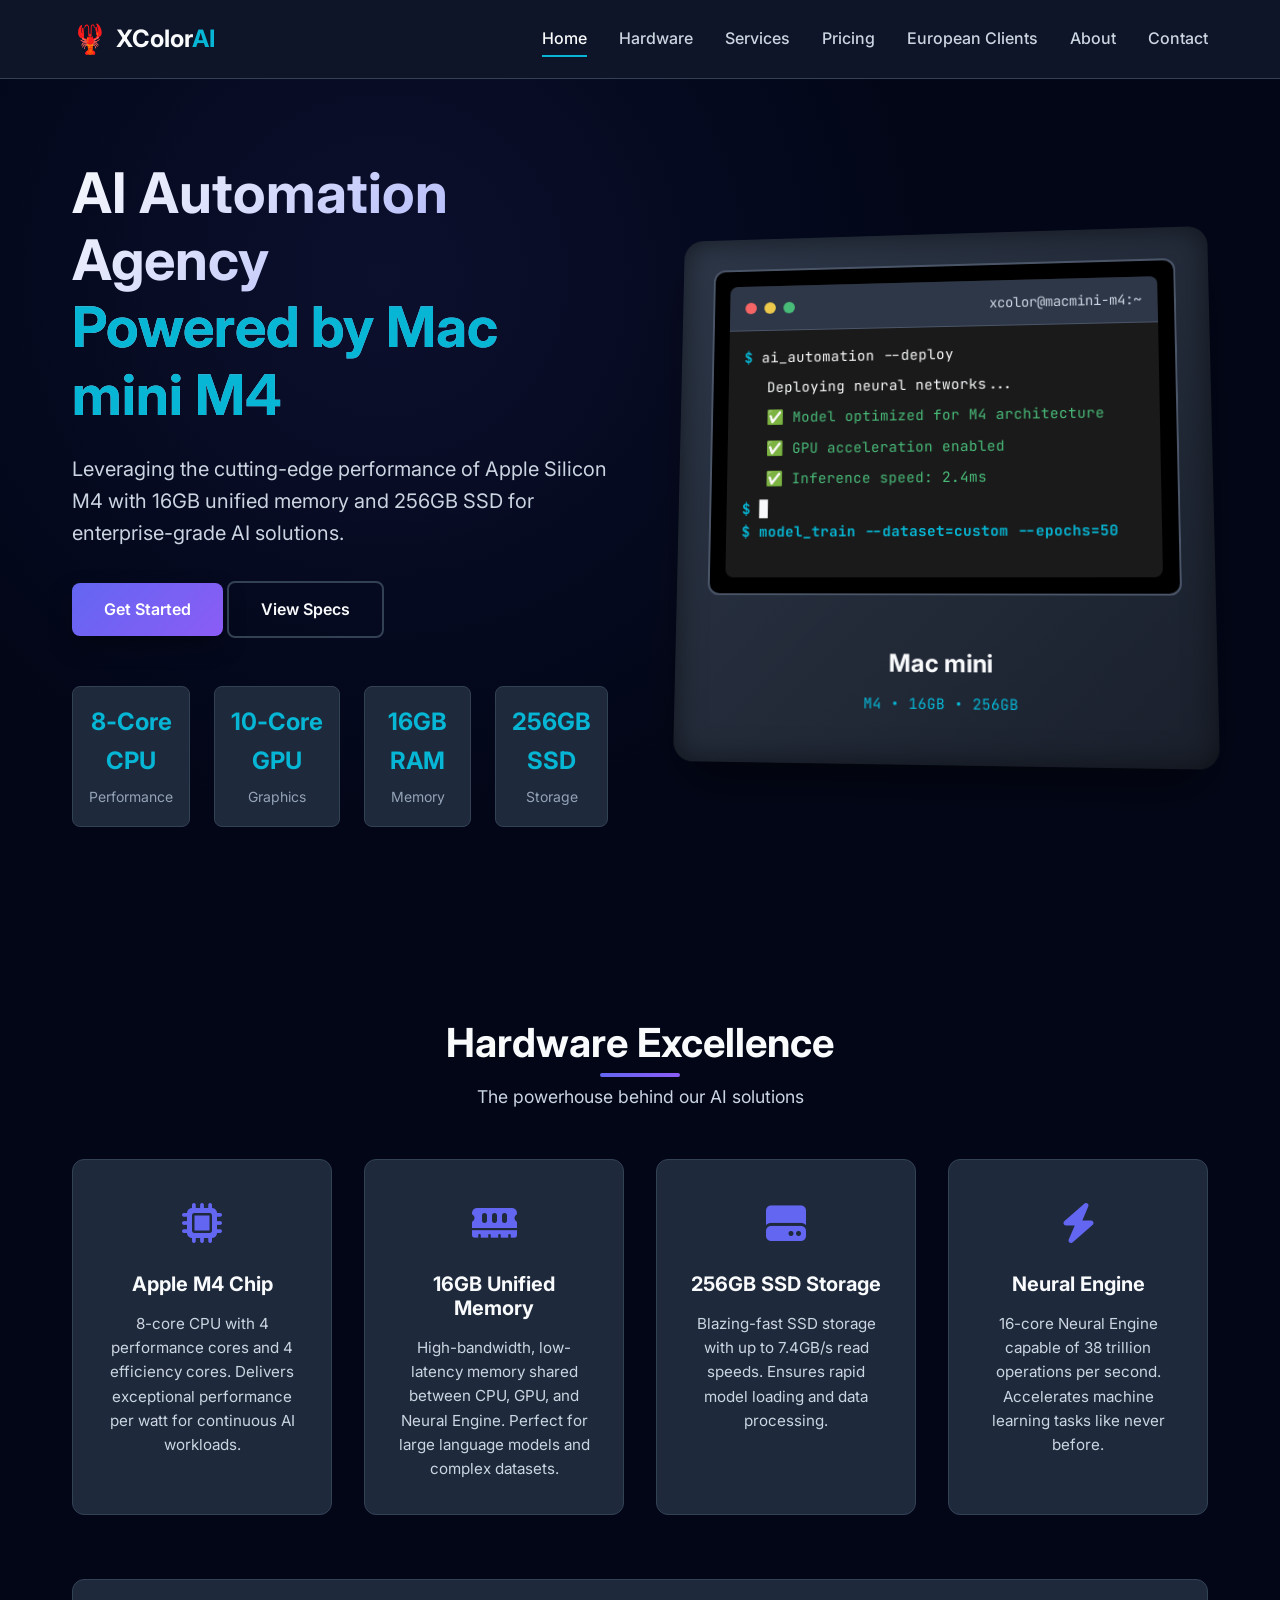
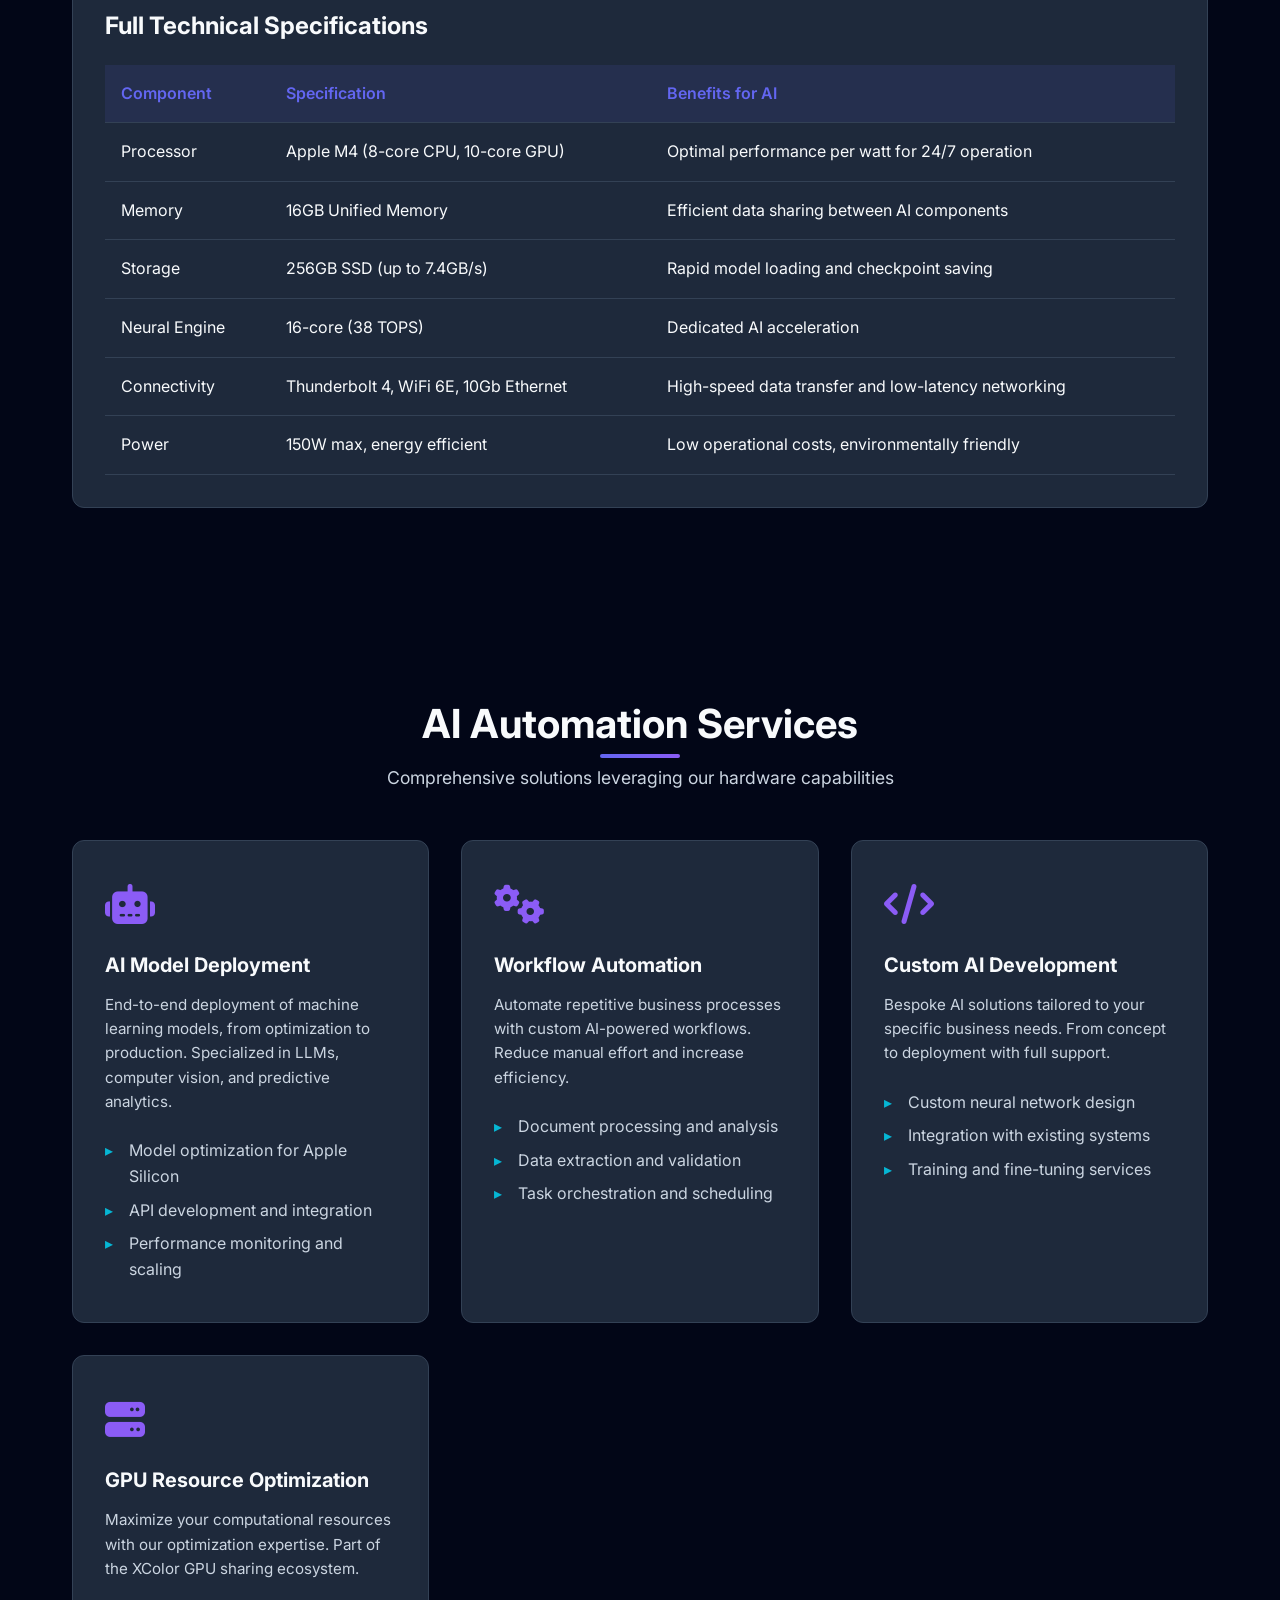
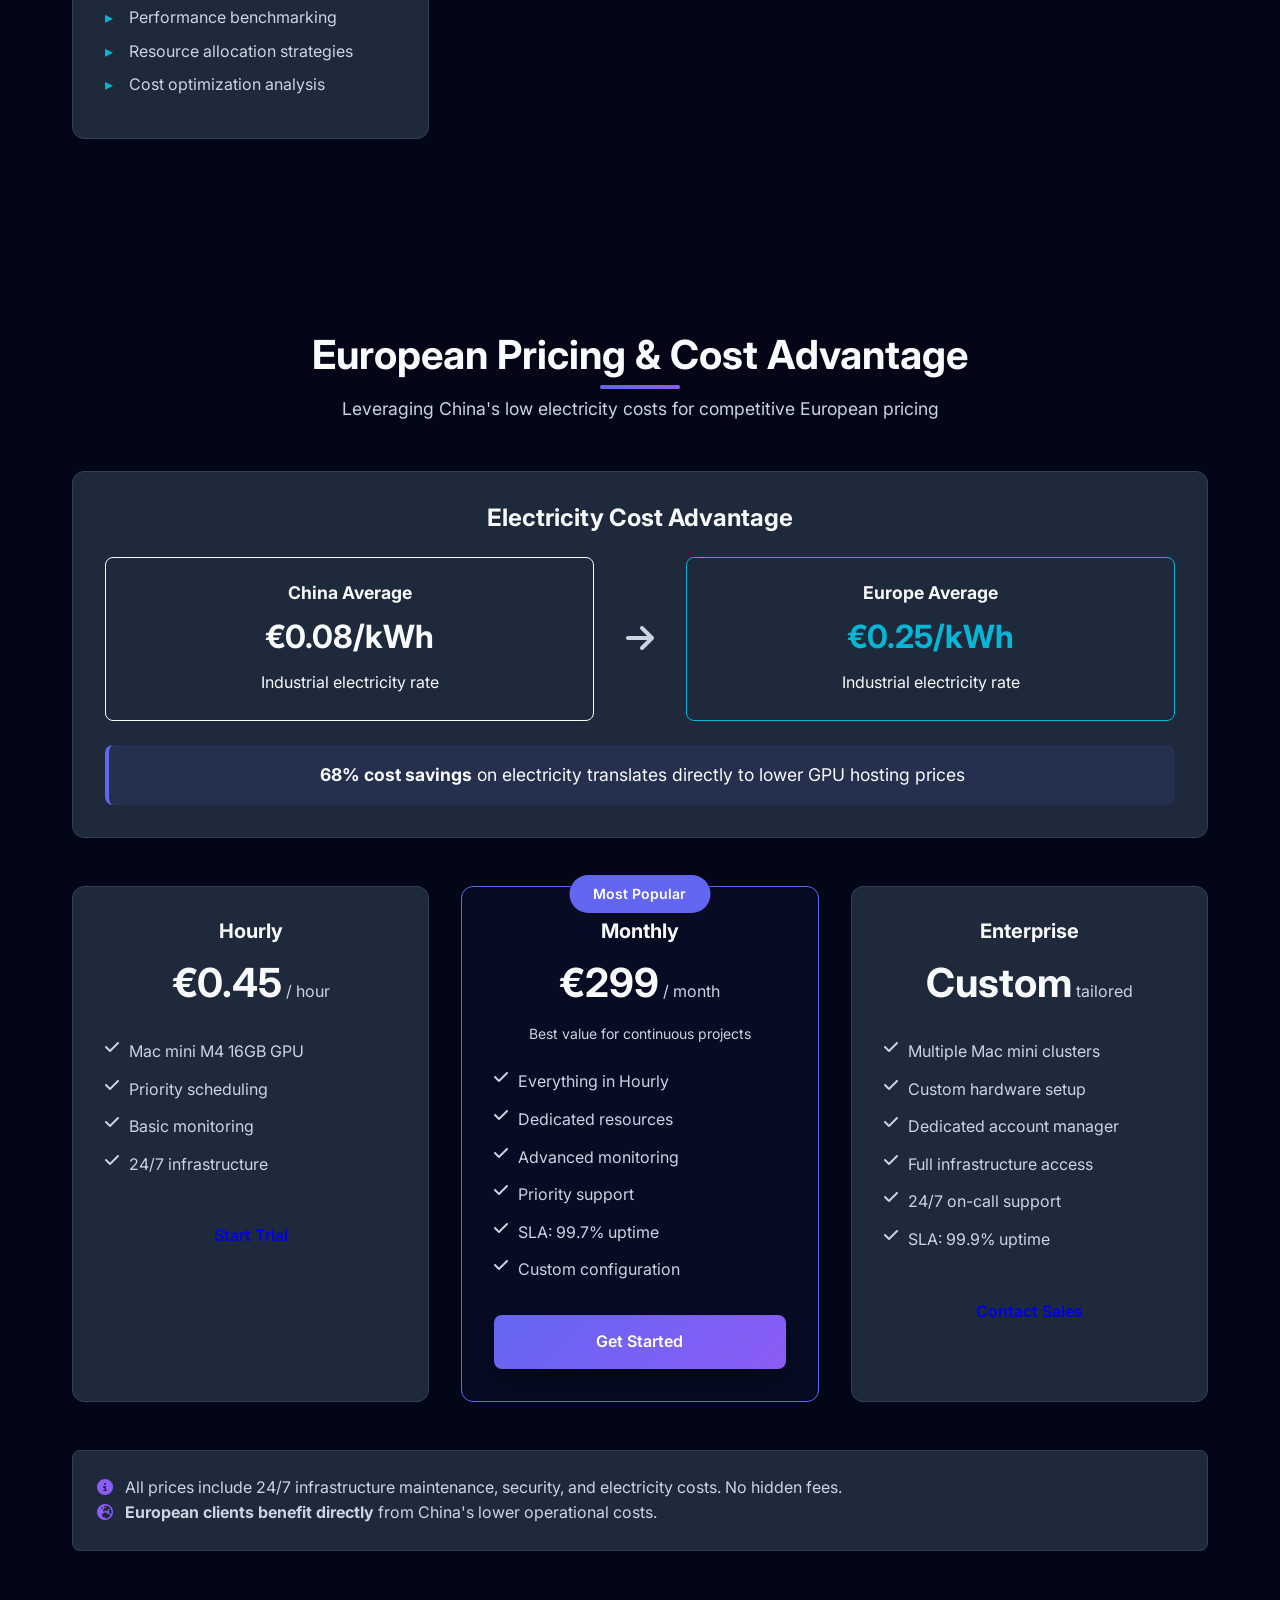
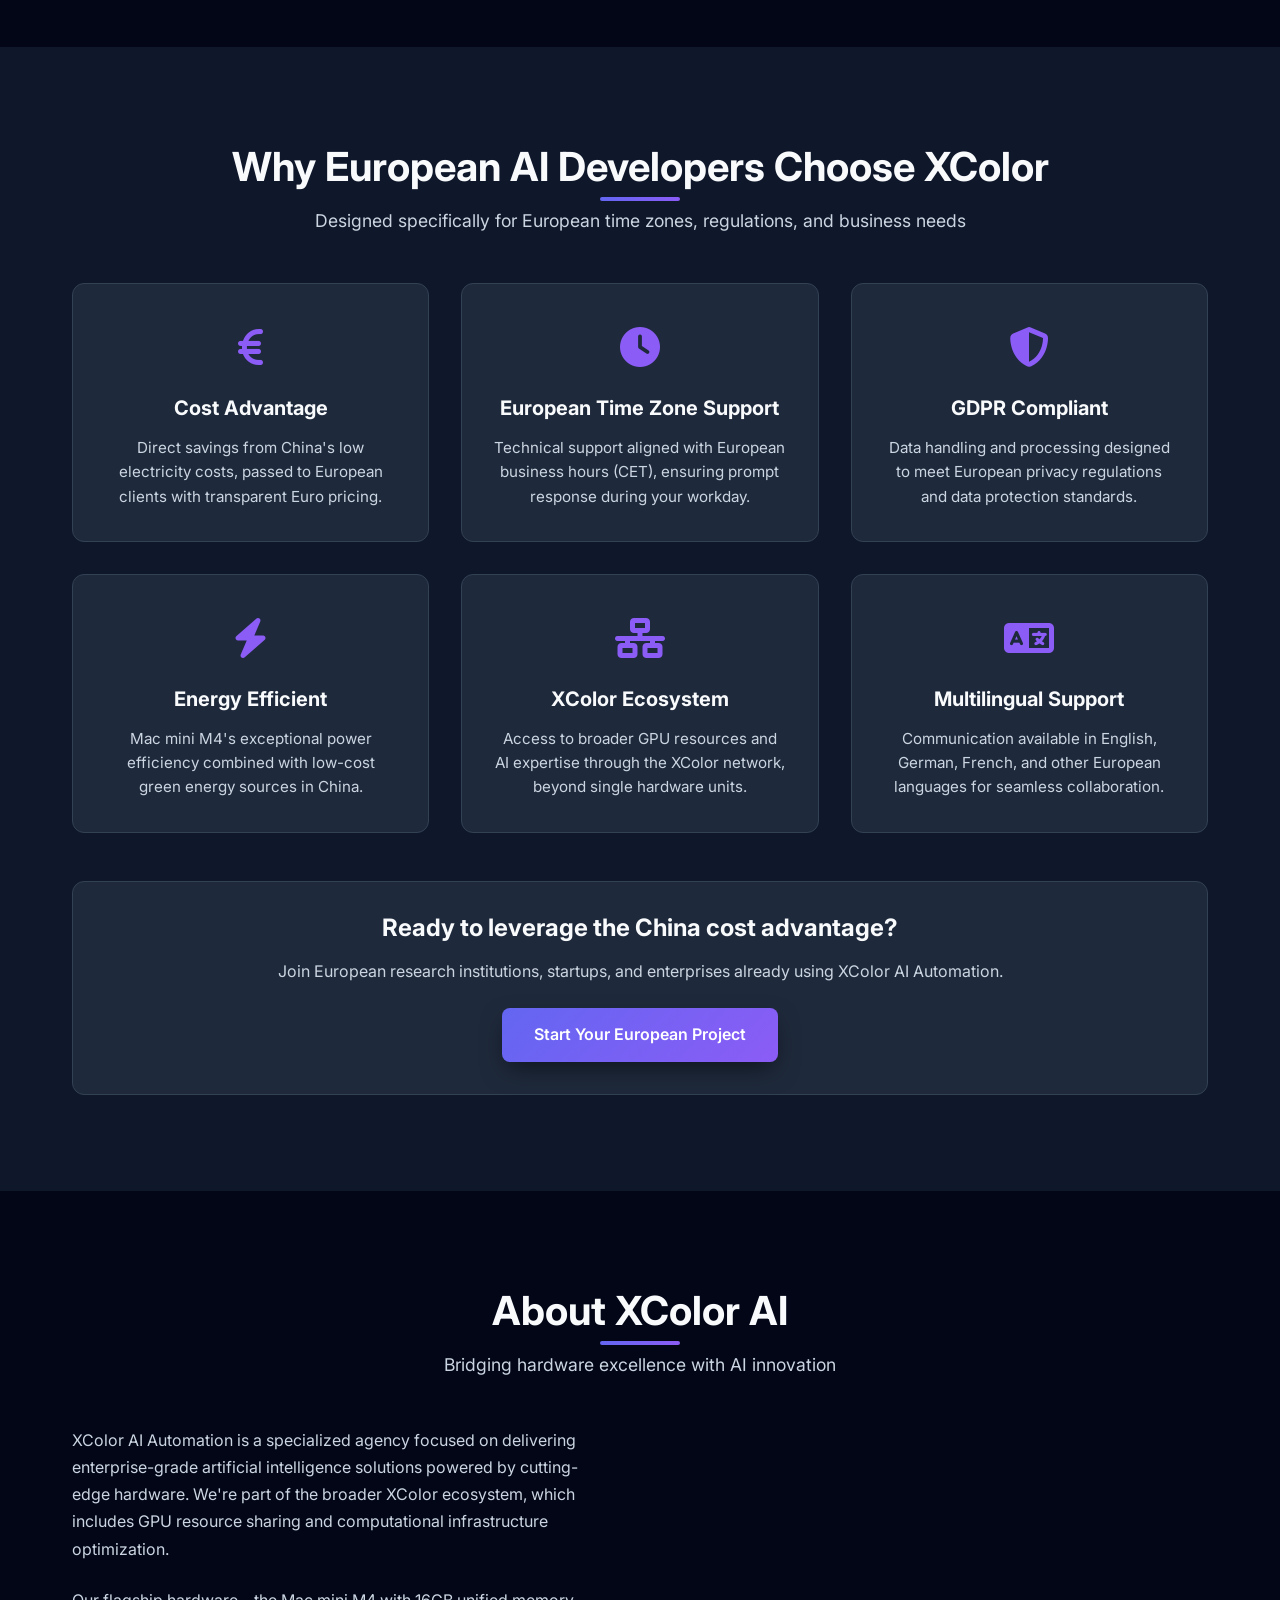
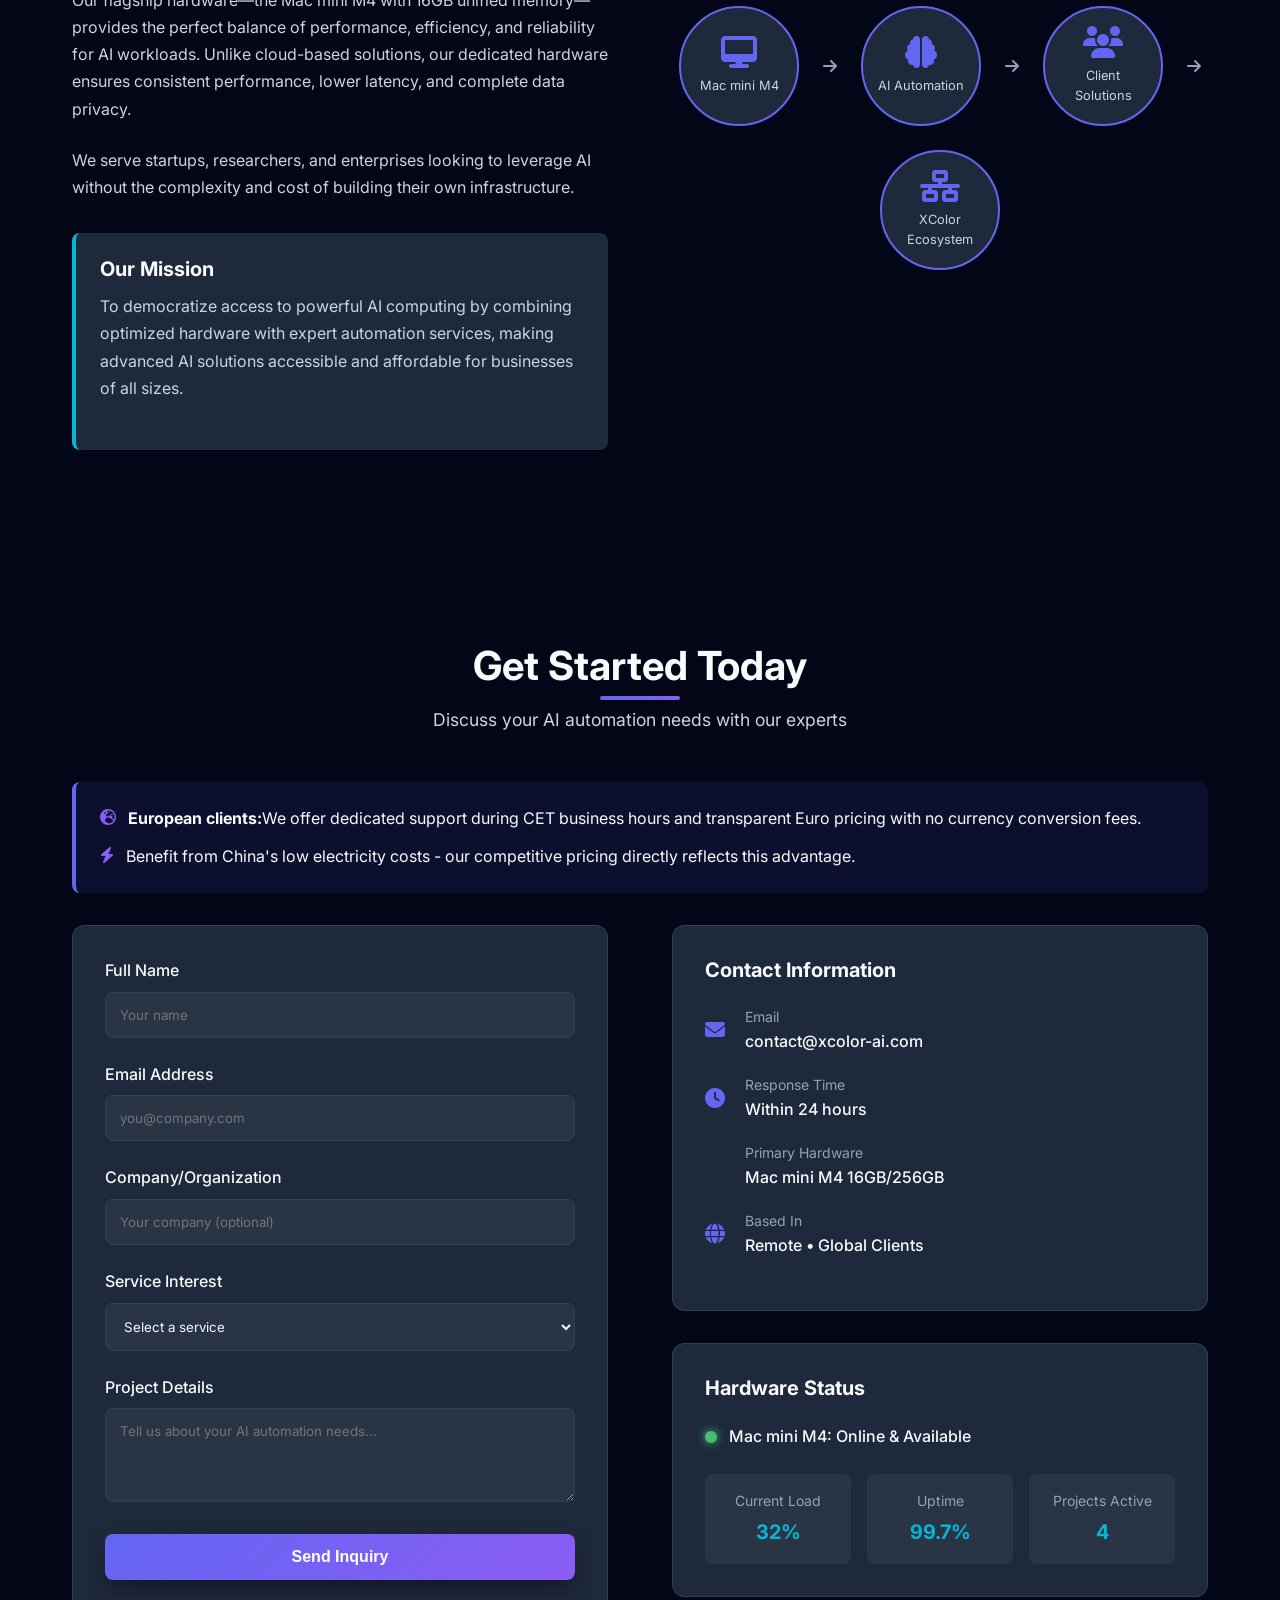
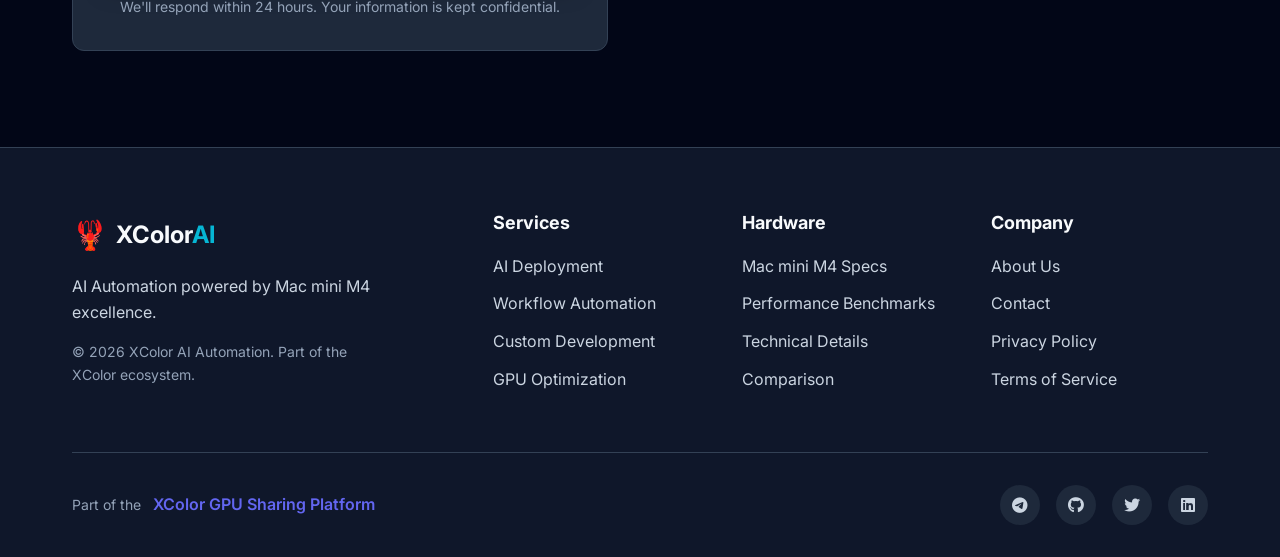
==== index.html @ 91c51faa "initialized project" ====
<!DOCTYPE html>
<html lang="en">
<head>
    <meta charset="UTF-8">
    <meta name="viewport" content="width=device-width, initial-scale=1.0">
    <title>XColor AI | Mac mini GPU Hosting for European Clients - Cost Advantage from China</title>
    <meta name="description" content="XColor AI provides affordable Mac mini M4 GPU hosting for European AI developers and researchers. Leverage China's low electricity costs for competitive Euro pricing with 68% savings on power. GDPR-compliant European time zone support.">
    <meta name="keywords" content="Mac mini GPU hosting, European AI infrastructure, affordable GPU rental, China electricity cost advantage, Euro pricing, M4 chip cloud computing, AI model deployment, European time zone support">
    <meta name="author" content="XColor AI">
    <link rel="stylesheet" href="style.css">
    <link rel="preconnect" href="https://fonts.googleapis.com">
    <link rel="preconnect" href="https://fonts.gstatic.com" crossorigin>
    <link href="https://fonts.googleapis.com/css2?family=Inter:wght@300;400;500;600;700;800&family=JetBrains+Mono:wght@400;500&display=swap" rel="stylesheet">
    <link rel="stylesheet" href="https://cdnjs.cloudflare.com/ajax/libs/font-awesome/6.4.0/css/all.min.css">
    <link rel="icon" type="image/x-icon" href="favicon.ico">
</head>
<body>
    <!-- Navigation -->
    <nav class="navbar">
        <div class="container nav-container">
            <a href="#" class="logo">
                <span class="logo-icon">🦞</span>
                <span class="logo-text">XColor<span class="logo-accent">AI</span></span>
            </a>
            <div class="nav-menu">
                <a href="#home" class="nav-link active">Home</a>
                <a href="#hardware" class="nav-link">Hardware</a>
                <a href="#services" class="nav-link">Services</a>
                <a href="#pricing" class="nav-link">Pricing</a>
                <a href="#europe" class="nav-link">European Clients</a>
                <a href="#about" class="nav-link">About</a>
                <a href="#contact" class="nav-link">Contact</a>
            </div>
            <button class="nav-toggle" id="navToggle">
                <i class="fas fa-bars"></i>
            </button>
        </div>
    </nav>

    <!-- Hero Section -->
    <section class="hero" id="home">
        <div class="container hero-container">
            <div class="hero-content">
                <h1 class="hero-title">
                    AI Automation Agency<br>
                    <span class="hero-highlight">Powered by Mac mini M4</span>
                </h1>
                <p class="hero-subtitle">
                    Leveraging the cutting-edge performance of Apple Silicon M4 with 16GB unified memory and 256GB SSD for enterprise-grade AI solutions.
                </p>
                <div class="hero-cta">
                    <a href="#contact" class="btn btn-primary">Get Started</a>
                    <a href="#hardware" class="btn btn-secondary">View Specs</a>
                </div>
                <div class="hero-stats">
                    <div class="stat">
                        <span class="stat-number">8‑Core CPU</span>
                        <span class="stat-label">Performance</span>
                    </div>
                    <div class="stat">
                        <span class="stat-number">10‑Core GPU</span>
                        <span class="stat-label">Graphics</span>
                    </div>
                    <div class="stat">
                        <span class="stat-number">16GB RAM</span>
                        <span class="stat-label">Memory</span>
                    </div>
                    <div class="stat">
                        <span class="stat-number">256GB SSD</span>
                        <span class="stat-label">Storage</span>
                    </div>
                </div>
            </div>
            <div class="hero-visual">
                <div class="mac-mini-display">
                    <div class="mac-mini-frame">
                        <div class="mac-mini-screen">
                            <div class="screen-content">
                                <div class="terminal">
                                    <div class="terminal-header">
                                        <div class="terminal-dots">
                                            <span class="dot red"></span>
                                            <span class="dot yellow"></span>
                                            <span class="dot green"></span>
                                        </div>
                                        <span class="terminal-title">xcolor@macmini-m4:~</span>
                                    </div>
                                    <div class="terminal-body">
                                        <p><span class="prompt">$</span> ai_automation --deploy</p>
                                        <p class="output">Deploying neural networks...</p>
                                        <p class="output success">✅ Model optimized for M4 architecture</p>
                                        <p class="output success">✅ GPU acceleration enabled</p>
                                        <p class="output success">✅ Inference speed: 2.4ms</p>
                                        <p><span class="prompt">$</span> <span class="cursor">█</span></p>
                                    </div>
                                </div>
                            </div>
                        </div>
                        <div class="mac-mini-base">
                            <div class="mac-logo">Mac mini</div>
                            <div class="mac-spec">M4 • 16GB • 256GB</div>
                        </div>
                    </div>
                </div>
            </div>
        </div>
    </section>

    <!-- Hardware Section -->
    <section class="section hardware-section" id="hardware">
        <div class="container">
            <h2 class="section-title">Hardware Excellence</h2>
            <p class="section-subtitle">The powerhouse behind our AI solutions</p>
            
            <div class="hardware-grid">
                <div class="hardware-card">
                    <div class="hardware-icon">
                        <i class="fas fa-microchip"></i>
                    </div>
                    <h3 class="hardware-title">Apple M4 Chip</h3>
                    <p class="hardware-desc">
                        8-core CPU with 4 performance cores and 4 efficiency cores. 
                        Delivers exceptional performance per watt for continuous AI workloads.
                    </p>
                </div>
                <div class="hardware-card">
                    <div class="hardware-icon">
                        <i class="fas fa-memory"></i>
                    </div>
                    <h3 class="hardware-title">16GB Unified Memory</h3>
                    <p class="hardware-desc">
                        High-bandwidth, low-latency memory shared between CPU, GPU, and Neural Engine.
                        Perfect for large language models and complex datasets.
                    </p>
                </div>
                <div class="hardware-card">
                    <div class="hardware-icon">
                        <i class="fas fa-hdd"></i>
                    </div>
                    <h3 class="hardware-title">256GB SSD Storage</h3>
                    <p class="hardware-desc">
                        Blazing-fast SSD storage with up to 7.4GB/s read speeds.
                        Ensures rapid model loading and data processing.
                    </p>
                </div>
                <div class="hardware-card">
                    <div class="hardware-icon">
                        <i class="fas fa-bolt"></i>
                    </div>
                    <h3 class="hardware-title">Neural Engine</h3>
                    <p class="hardware-desc">
                        16-core Neural Engine capable of 38 trillion operations per second.
                        Accelerates machine learning tasks like never before.
                    </p>
                </div>
            </div>
            
            <div class="specs-table">
                <h3 class="specs-title">Full Technical Specifications</h3>
                <table>
                    <tr>
                        <th>Component</th>
                        <th>Specification</th>
                        <th>Benefits for AI</th>
                    </tr>
                    <tr>
                        <td>Processor</td>
                        <td>Apple M4 (8-core CPU, 10-core GPU)</td>
                        <td>Optimal performance per watt for 24/7 operation</td>
                    </tr>
                    <tr>
                        <td>Memory</td>
                        <td>16GB Unified Memory</td>
                        <td>Efficient data sharing between AI components</td>
                    </tr>
                    <tr>
                        <td>Storage</td>
                        <td>256GB SSD (up to 7.4GB/s)</td>
                        <td>Rapid model loading and checkpoint saving</td>
                    </tr>
                    <tr>
                        <td>Neural Engine</td>
                        <td>16-core (38 TOPS)</td>
                        <td>Dedicated AI acceleration</td>
                    </tr>
                    <tr>
                        <td>Connectivity</td>
                        <td>Thunderbolt 4, WiFi 6E, 10Gb Ethernet</td>
                        <td>High-speed data transfer and low-latency networking</td>
                    </tr>
                    <tr>
                        <td>Power</td>
                        <td>150W max, energy efficient</td>
                        <td>Low operational costs, environmentally friendly</td>
                    </tr>
                </table>
            </div>
        </div>
    </section>

    <!-- Services Section -->
    <section class="section services-section" id="services">
        <div class="container">
            <h2 class="section-title">AI Automation Services</h2>
            <p class="section-subtitle">Comprehensive solutions leveraging our hardware capabilities</p>
            
            <div class="services-grid">
                <div class="service-card">
                    <div class="service-icon">
                        <i class="fas fa-robot"></i>
                    </div>
                    <h3 class="service-title">AI Model Deployment</h3>
                    <p class="service-desc">
                        End-to-end deployment of machine learning models, from optimization to production.
                        Specialized in LLMs, computer vision, and predictive analytics.
                    </p>
                    <ul class="service-list">
                        <li>Model optimization for Apple Silicon</li>
                        <li>API development and integration</li>
                        <li>Performance monitoring and scaling</li>
                    </ul>
                </div>
                <div class="service-card">
                    <div class="service-icon">
                        <i class="fas fa-cogs"></i>
                    </div>
                    <h3 class="service-title">Workflow Automation</h3>
                    <p class="service-desc">
                        Automate repetitive business processes with custom AI-powered workflows.
                        Reduce manual effort and increase efficiency.
                    </p>
                    <ul class="service-list">
                        <li>Document processing and analysis</li>
                        <li>Data extraction and validation</li>
                        <li>Task orchestration and scheduling</li>
                    </ul>
                </div>
                <div class="service-card">
                    <div class="service-icon">
                        <i class="fas fa-code"></i>
                    </div>
                    <h3 class="service-title">Custom AI Development</h3>
                    <p class="service-desc">
                        Bespoke AI solutions tailored to your specific business needs.
                        From concept to deployment with full support.
                    </p>
                    <ul class="service-list">
                        <li>Custom neural network design</li>
                        <li>Integration with existing systems</li>
                        <li>Training and fine-tuning services</li>
                    </ul>
                </div>
                <div class="service-card">
                    <div class="service-icon">
                        <i class="fas fa-server"></i>
                    </div>
                    <h3 class="service-title">GPU Resource Optimization</h3>
                    <p class="service-desc">
                        Maximize your computational resources with our optimization expertise.
                        Part of the XColor GPU sharing ecosystem.
                    </p>
                    <ul class="service-list">
                        <li>Performance benchmarking</li>
                        <li>Resource allocation strategies</li>
                        <li>Cost optimization analysis</li>
                    </ul>
                </div>
            </div>
        </div>
    </section>

    <!-- Pricing Section -->
    <section class="section pricing-section" id="pricing">
        <div class="container">
            <h2 class="section-title">European Pricing & Cost Advantage</h2>
            <p class="section-subtitle">Leveraging China's low electricity costs for competitive European pricing</p>
            
            <div class="cost-comparison">
                <div class="comparison-card">
                    <h3 class="comparison-title">Electricity Cost Advantage</h3>
                    <div class="comparison-grid">
                        <div class="cost-item china-cost">
                            <h4>China Average</h4>
                            <div class="cost-value">€0.08/kWh</div>
                            <p>Industrial electricity rate</p>
                        </div>
                        <div class="comparison-arrow">
                            <i class="fas fa-arrow-right"></i>
                        </div>
                        <div class="cost-item europe-cost">
                            <h4>Europe Average</h4>
                            <div class="cost-value">€0.25/kWh</div>
                            <p>Industrial electricity rate</p>
                        </div>
                    </div>
                    <p class="cost-savings"><strong>68% cost savings</strong> on electricity translates directly to lower GPU hosting prices</p>
                </div>
            </div>
            
            <div class="pricing-grid">
                <div class="pricing-card">
                    <div class="pricing-header">
                        <h3 class="pricing-title">Hourly</h3>
                        <div class="pricing-price">
                            <span class="price">€0.45</span>
                            <span class="period">/ hour</span>
                        </div>
                    </div>
                    <ul class="pricing-features">
                        <li><i class="fas fa-check"></i> Mac mini M4 16GB GPU</li>
                        <li><i class="fas fa-check"></i> Priority scheduling</li>
                        <li><i class="fas fa-check"></i> Basic monitoring</li>
                        <li><i class="fas fa-check"></i> 24/7 infrastructure</li>
                    </ul>
                    <a href="#contact" class="btn btn-outline btn-block">Start Trial</a>
                </div>
                
                <div class="pricing-card featured">
                    <div class="pricing-badge">Most Popular</div>
                    <div class="pricing-header">
                        <h3 class="pricing-title">Monthly</h3>
                        <div class="pricing-price">
                            <span class="price">€299</span>
                            <span class="period">/ month</span>
                        </div>
                        <p class="pricing-subtitle">Best value for continuous projects</p>
                    </div>
                    <ul class="pricing-features">
                        <li><i class="fas fa-check"></i> Everything in Hourly</li>
                        <li><i class="fas fa-check"></i> Dedicated resources</li>
                        <li><i class="fas fa-check"></i> Advanced monitoring</li>
                        <li><i class="fas fa-check"></i> Priority support</li>
                        <li><i class="fas fa-check"></i> SLA: 99.7% uptime</li>
                        <li><i class="fas fa-check"></i> Custom configuration</li>
                    </ul>
                    <a href="#contact" class="btn btn-primary btn-block">Get Started</a>
                </div>
                
                <div class="pricing-card">
                    <div class="pricing-header">
                        <h3 class="pricing-title">Enterprise</h3>
                        <div class="pricing-price">
                            <span class="price">Custom</span>
                            <span class="period">tailored</span>
                        </div>
                    </div>
                    <ul class="pricing-features">
                        <li><i class="fas fa-check"></i> Multiple Mac mini clusters</li>
                        <li><i class="fas fa-check"></i> Custom hardware setup</li>
                        <li><i class="fas fa-check"></i> Dedicated account manager</li>
                        <li><i class="fas fa-check"></i> Full infrastructure access</li>
                        <li><i class="fas fa-check"></i> 24/7 on-call support</li>
                        <li><i class="fas fa-check"></i> SLA: 99.9% uptime</li>
                    </ul>
                    <a href="#contact" class="btn btn-outline btn-block">Contact Sales</a>
                </div>
            </div>
            
            <div class="pricing-note">
                <p><i class="fas fa-info-circle"></i> All prices include 24/7 infrastructure maintenance, security, and electricity costs. No hidden fees.</p>
                <p><i class="fas fa-globe-europe"></i> <strong>European clients benefit directly</strong> from China's lower operational costs.</p>
            </div>
        </div>
    </section>

    <!-- European Market Section -->
    <section class="section europe-section" id="europe">
        <div class="container">
            <h2 class="section-title">Why European AI Developers Choose XColor</h2>
            <p class="section-subtitle">Designed specifically for European time zones, regulations, and business needs</p>
            
            <div class="advantages-grid">
                <div class="advantage-card">
                    <div class="advantage-icon">
                        <i class="fas fa-euro-sign"></i>
                    </div>
                    <h3 class="advantage-title">Cost Advantage</h3>
                    <p class="advantage-desc">Direct savings from China's low electricity costs, passed to European clients with transparent Euro pricing.</p>
                </div>
                
                <div class="advantage-card">
                    <div class="advantage-icon">
                        <i class="fas fa-clock"></i>
                    </div>
                    <h3 class="advantage-title">European Time Zone Support</h3>
                    <p class="advantage-desc">Technical support aligned with European business hours (CET), ensuring prompt response during your workday.</p>
                </div>
                
                <div class="advantage-card">
                    <div class="advantage-icon">
                        <i class="fas fa-shield-alt"></i>
                    </div>
                    <h3 class="advantage-title">GDPR Compliant</h3>
                    <p class="advantage-desc">Data handling and processing designed to meet European privacy regulations and data protection standards.</p>
                </div>
                
                <div class="advantage-card">
                    <div class="advantage-icon">
                        <i class="fas fa-bolt"></i>
                    </div>
                    <h3 class="advantage-title">Energy Efficient</h3>
                    <p class="advantage-desc">Mac mini M4's exceptional power efficiency combined with low-cost green energy sources in China.</p>
                </div>
                
                <div class="advantage-card">
                    <div class="advantage-icon">
                        <i class="fas fa-network-wired"></i>
                    </div>
                    <h3 class="advantage-title">XColor Ecosystem</h3>
                    <p class="advantage-desc">Access to broader GPU resources and AI expertise through the XColor network, beyond single hardware units.</p>
                </div>
                
                <div class="advantage-card">
                    <div class="advantage-icon">
                        <i class="fas fa-language"></i>
                    </div>
                    <h3 class="advantage-title">Multilingual Support</h3>
                    <p class="advantage-desc">Communication available in English, German, French, and other European languages for seamless collaboration.</p>
                </div>
            </div>
            
            <div class="europe-cta">
                <h3>Ready to leverage the China cost advantage?</h3>
                <p>Join European research institutions, startups, and enterprises already using XColor AI Automation.</p>
                <a href="#contact" class="btn btn-primary">Start Your European Project</a>
            </div>
        </div>
    </section>

    <!-- About Section -->
    <section class="section about-section" id="about">
        <div class="container">
            <h2 class="section-title">About XColor AI</h2>
            <p class="section-subtitle">Bridging hardware excellence with AI innovation</p>
            
            <div class="about-content">
                <div class="about-text">
                    <p>
                        XColor AI Automation is a specialized agency focused on delivering enterprise-grade 
                        artificial intelligence solutions powered by cutting-edge hardware. We're part of the 
                        broader XColor ecosystem, which includes GPU resource sharing and computational 
                        infrastructure optimization.
                    </p>
                    <p>
                        Our flagship hardware—the Mac mini M4 with 16GB unified memory—provides the perfect 
                        balance of performance, efficiency, and reliability for AI workloads. Unlike cloud-based 
                        solutions, our dedicated hardware ensures consistent performance, lower latency, and 
                        complete data privacy.
                    </p>
                    <p>
                        We serve startups, researchers, and enterprises looking to leverage AI without the 
                        complexity and cost of building their own infrastructure.
                    </p>
                    
                    <div class="mission">
                        <h3 class="mission-title">Our Mission</h3>
                        <p class="mission-text">
                            To democratize access to powerful AI computing by combining optimized hardware 
                            with expert automation services, making advanced AI solutions accessible and 
                            affordable for businesses of all sizes.
                        </p>
                    </div>
                </div>
                <div class="about-visual">
                    <div class="ecosystem-diagram">
                        <div class="ecosystem-node node-hardware">
                            <i class="fas fa-desktop"></i>
                            <span>Mac mini M4</span>
                        </div>
                        <div class="ecosystem-arrow">
                            <i class="fas fa-arrow-right"></i>
                        </div>
                        <div class="ecosystem-node node-ai">
                            <i class="fas fa-brain"></i>
                            <span>AI Automation</span>
                        </div>
                        <div class="ecosystem-arrow">
                            <i class="fas fa-arrow-right"></i>
                        </div>
                        <div class="ecosystem-node node-clients">
                            <i class="fas fa-users"></i>
                            <span>Client Solutions</span>
                        </div>
                        <div class="ecosystem-arrow">
                            <i class="fas fa-arrow-right"></i>
                        </div>
                        <div class="ecosystem-node node-xcolor">
                            <i class="fas fa-network-wired"></i>
                            <span>XColor Ecosystem</span>
                        </div>
                    </div>
                </div>
            </div>
        </div>
    </section>

    <!-- Contact Section -->
    <section class="section contact-section" id="contact">
        <div class="container">
            <h2 class="section-title">Get Started Today</h2>
            <p class="section-subtitle">Discuss your AI automation needs with our experts</p>
            <div class="europe-client-notice">
                <p><i class="fas fa-globe-europe"></i> <strong>European clients:</strong> We offer dedicated support during CET business hours and transparent Euro pricing with no currency conversion fees.</p>
                <p><i class="fas fa-bolt"></i> Benefit from China's low electricity costs - our competitive pricing directly reflects this advantage.</p>
            </div>
            
            <div class="contact-content">
                <div class="contact-form">
                    <form id="contactForm">
                        <div class="form-group">
                            <label for="name">Full Name</label>
                            <input type="text" id="name" name="name" required placeholder="Your name">
                        </div>
                        <div class="form-group">
                            <label for="email">Email Address</label>
                            <input type="email" id="email" name="email" required placeholder="you@company.com">
                        </div>
                        <div class="form-group">
                            <label for="company">Company/Organization</label>
                            <input type="text" id="company" name="company" placeholder="Your company (optional)">
                        </div>
                        <div class="form-group">
                            <label for="service">Service Interest</label>
                            <select id="service" name="service">
                                <option value="">Select a service</option>
                                <option value="deployment">AI Model Deployment</option>
                                <option value="automation">Workflow Automation</option>
                                <option value="development">Custom AI Development</option>
                                <option value="optimization">GPU Resource Optimization</option>
                                <option value="consultation">General Consultation</option>
                            </select>
                        </div>
                        <div class="form-group">
                            <label for="message">Project Details</label>
                            <textarea id="message" name="message" rows="4" placeholder="Tell us about your AI automation needs..."></textarea>
                        </div>
                        <button type="submit" class="btn btn-primary btn-block">Send Inquiry</button>
                        <p class="form-note">
                            We'll respond within 24 hours. Your information is kept confidential.
                        </p>
                    </form>
                </div>
                <div class="contact-info">
                    <div class="info-card">
                        <h3 class="info-title">Contact Information</h3>
                        <div class="info-item">
                            <i class="fas fa-envelope"></i>
                            <div>
                                <span class="info-label">Email</span>
                                <span class="info-value">contact@xcolor-ai.com</span>
                            </div>
                        </div>
                        <div class="info-item">
                            <i class="fas fa-clock"></i>
                            <div>
                                <span class="info-label">Response Time</span>
                                <span class="info-value">Within 24 hours</span>
                            </div>
                        </div>
                        <div class="info-item">
                            <i class="fas fa-hardware"></i>
                            <div>
                                <span class="info-label">Primary Hardware</span>
                                <span class="info-value">Mac mini M4 16GB/256GB</span>
                            </div>
                        </div>
                        <div class="info-item">
                            <i class="fas fa-globe"></i>
                            <div>
                                <span class="info-label">Based In</span>
                                <span class="info-value">Remote • Global Clients</span>
                            </div>
                        </div>
                    </div>
                    
                    <div class="hardware-status">
                        <h3 class="status-title">Hardware Status</h3>
                        <div class="status-indicator">
                            <div class="status-dot active"></div>
                            <span class="status-text">Mac mini M4: Online & Available</span>
                        </div>
                        <div class="status-metrics">
                            <div class="metric">
                                <span class="metric-label">Current Load</span>
                                <span class="metric-value">32%</span>
                            </div>
                            <div class="metric">
                                <span class="metric-label">Uptime</span>
                                <span class="metric-value">99.7%</span>
                            </div>
                            <div class="metric">
                                <span class="metric-label">Projects Active</span>
                                <span class="metric-value">4</span>
                            </div>
                        </div>
                    </div>
                </div>
            </div>
        </div>
    </section>

    <!-- Footer -->
    <footer class="footer">
        <div class="container">
            <div class="footer-content">
                <div class="footer-brand">
                    <a href="#" class="logo">
                        <span class="logo-icon">🦞</span>
                        <span class="logo-text">XColor<span class="logo-accent">AI</span></span>
                    </a>
                    <p class="footer-tagline">
                        AI Automation powered by Mac mini M4 excellence.
                    </p>
                    <p class="footer-copyright">
                        &copy; 2024 XColor AI Automation. Part of the XColor ecosystem.
                    </p>
                </div>
                <div class="footer-links">
                    <div class="link-group">
                        <h4 class="link-title">Services</h4>
                        <a href="#services" class="footer-link">AI Deployment</a>
                        <a href="#services" class="footer-link">Workflow Automation</a>
                        <a href="#services" class="footer-link">Custom Development</a>
                        <a href="#services" class="footer-link">GPU Optimization</a>
                    </div>
                    <div class="link-group">
                        <h4 class="link-title">Hardware</h4>
                        <a href="#hardware" class="footer-link">Mac mini M4 Specs</a>
                        <a href="#hardware" class="footer-link">Performance Benchmarks</a>
                        <a href="#hardware" class="footer-link">Technical Details</a>
                        <a href="#hardware" class="footer-link">Comparison</a>
                    </div>
                    <div class="link-group">
                        <h4 class="link-title">Company</h4>
                        <a href="#about" class="footer-link">About Us</a>
                        <a href="#contact" class="footer-link">Contact</a>
                        <a href="#" class="footer-link">Privacy Policy</a>
                        <a href="#" class="footer-link">Terms of Service</a>
                    </div>
                </div>
            </div>
            <div class="footer-bottom">
                <div class="footer-ecosystem">
                    <span class="ecosystem-badge">Part of the</span>
                    <a href="#" class="ecosystem-link">XColor GPU Sharing Platform</a>
                </div>
                <div class="footer-social">
                    <a href="#" class="social-link"><i class="fab fa-telegram"></i></a>
                    <a href="#" class="social-link"><i class="fab fa-github"></i></a>
                    <a href="#" class="social-link"><i class="fab fa-twitter"></i></a>
                    <a href="#" class="social-link"><i class="fab fa-linkedin"></i></a>
                </div>
            </div>
        </div>
    </footer>

    <!-- JavaScript -->
    <script src="script.js"></script>
</body>
</html>
---- style.css ----
/* XColor AI Automation Website Styles */
/* Inspired by xcolor GPU sharing platform aesthetic */

:root {
    /* Color Palette */
    --primary: #6366f1;      /* Indigo - tech/professional */
    --primary-dark: #4f46e5;
    --primary-light: #818cf8;
    --secondary: #8b5cf6;    /* Violet - AI/innovation */
    --secondary-dark: #7c3aed;
    --accent: #06b6d4;       /* Cyan - energy/performance */
    --accent-dark: #0891b2;
    
    /* Backgrounds */
    --bg-dark: #0f172a;      /* Deep navy */
    --bg-darker: #020617;    /* Near black */
    --bg-card: #1e293b;      /* Card background */
    --bg-card-hover: #334155;
    
    /* Text */
    --text-primary: #f8fafc;
    --text-secondary: #cbd5e1;
    --text-muted: #94a3b8;
    
    /* Borders & Shadows */
    --border-color: #334155;
    --shadow: 0 10px 25px -5px rgba(0, 0, 0, 0.5);
    --shadow-lg: 0 25px 50px -12px rgba(0, 0, 0, 0.6);
    --glow: 0 0 20px rgba(99, 102, 241, 0.3);
    
    /* Spacing */
    --section-spacing: 6rem;
    --container-padding: 2rem;
    
    /* Transitions */
    --transition: all 0.3s ease;
}

/* Base Styles */
* {
    margin: 0;
    padding: 0;
    box-sizing: border-box;
}

html {
    scroll-behavior: smooth;
}

body {
    font-family: 'Inter', sans-serif;
    background-color: var(--bg-darker);
    color: var(--text-primary);
    line-height: 1.6;
    overflow-x: hidden;
}

.container {
    max-width: 1200px;
    margin: 0 auto;
    padding: 0 var(--container-padding);
}

section {
    padding: var(--section-spacing) 0;
}

/* Typography */
h1, h2, h3, h4 {
    font-weight: 700;
    line-height: 1.2;
}

.hero-title {
    font-size: 3.5rem;
    margin-bottom: 1.5rem;
    background: linear-gradient(135deg, var(--text-primary) 0%, var(--primary-light) 100%);
    -webkit-background-clip: text;
    -webkit-text-fill-color: transparent;
    background-clip: text;
}

.hero-highlight {
    color: var(--accent);
    -webkit-text-fill-color: var(--accent);
}

.hero-subtitle {
    font-size: 1.25rem;
    color: var(--text-secondary);
    margin-bottom: 2rem;
    max-width: 600px;
}

@media (max-width: 480px) {
    .hero-subtitle {
        width: 87%;
    }
}

.section-title {
    font-size: 2.5rem;
    text-align: center;
    margin-bottom: 1rem;
    position: relative;
}

.section-title::after {
    content: '';
    position: absolute;
    bottom: -10px;
    left: 50%;
    transform: translateX(-50%);
    width: 80px;
    height: 4px;
    background: linear-gradient(90deg, var(--primary), var(--secondary));
    border-radius: 2px;
}

.section-subtitle {
    text-align: center;
    color: var(--text-secondary);
    font-size: 1.1rem;
    margin-bottom: 3rem;
}

/* Navigation */
.navbar {
    position: fixed;
    top: 0;
    width: 100%;
    background-color: rgba(15, 23, 42, 0.95);
    backdrop-filter: blur(10px);
    z-index: 1000;
    padding: 1rem 0;
    border-bottom: 1px solid var(--border-color);
}

.nav-container {
    display: flex;
    justify-content: space-between;
    align-items: center;
}

.logo {
    display: flex;
    align-items: center;
    text-decoration: none;
    font-size: 1.5rem;
    font-weight: 700;
}

.logo-icon {
    font-size: 1.8rem;
    margin-right: 0.5rem;
}

.logo-text {
    color: var(--text-primary);
}

.logo-accent {
    color: var(--accent);
}

.nav-menu {
    display: flex;
    gap: 2rem;
}

.nav-link {
    color: var(--text-secondary);
    text-decoration: none;
    font-weight: 500;
    transition: var(--transition);
    position: relative;
}

.nav-link:hover, .nav-link.active {
    color: var(--text-primary);
}

.nav-link.active::after {
    content: '';
    position: absolute;
    bottom: -5px;
    left: 0;
    width: 100%;
    height: 2px;
    background-color: var(--accent);
}

.nav-toggle {
    display: none;
    background: none;
    border: none;
    color: var(--text-primary);
    font-size: 1.5rem;
    cursor: pointer;
}

/* Buttons */
.btn {
    display: inline-block;
    padding: 0.875rem 2rem;
    border-radius: 8px;
    text-decoration: none;
    font-weight: 600;
    font-size: 1rem;
    transition: var(--transition);
    border: none;
    cursor: pointer;
}

.btn-primary {
    background: linear-gradient(135deg, var(--primary), var(--secondary));
    color: white;
    box-shadow: var(--shadow);
}

.btn-primary:hover {
    transform: translateY(-2px);
    box-shadow: var(--shadow-lg);
}

.btn-secondary {
    background-color: transparent;
    color: var(--text-primary);
    border: 2px solid var(--border-color);
}

.btn-secondary:hover {
    border-color: var(--primary);
    color: var(--primary);
}

.btn-block {
    display: block;
    width: 100%;
}

/* Hero Section */
.hero {
    padding-top: 10rem;
    position: relative;
    overflow: hidden;
}

.hero::before {
    content: '';
    position: absolute;
    top: 0;
    left: 0;
    width: 100%;
    height: 100%;
    background: radial-gradient(circle at 30% 30%, rgba(99, 102, 241, 0.1) 0%, transparent 50%);
    z-index: -1;
}

.hero-container {
    display: grid;
    grid-template-columns: 1fr 1fr;
    gap: 4rem;
    align-items: center;
}

@media (max-width: 480px) {
    .hero-container .btn-secondary {
        margin-top: 11px;
    }
}

.hero-stats {
    display: grid;
    grid-template-columns: repeat(4, 1fr);
    gap: 1.5rem;
    margin-top: 3rem;
}

.stat {
    background-color: var(--bg-card);
    padding: 1rem;
    border-radius: 8px;
    text-align: center;
    border: 1px solid var(--border-color);
    transition: var(--transition);
}

@media (max-width: 480px) {
    .stat {
        width: 85%;
    }
}

.stat:hover {
    border-color: var(--primary);
    transform: translateY(-5px);
}

.stat-number {
    display: block;
    font-size: 1.5rem;
    font-weight: 700;
    color: var(--accent);
    margin-bottom: 0.25rem;
}

.stat-label {
    font-size: 0.875rem;
    color: var(--text-muted);
}

/* Mac Mini Display */
.mac-mini-display {
    perspective: 1000px;
}

.mac-mini-frame {
    background: linear-gradient(135deg, #2d3748, #1a202c);
    border-radius: 20px;
    padding: 2rem;
    box-shadow: var(--shadow-lg), inset 0 0 30px rgba(0, 0, 0, 0.5);
    position: relative;
    transform-style: preserve-3d;
    transform: rotateX(5deg) rotateY(-5deg);
    transition: transform 0.5s ease;
}

@media (max-width: 480px) {
    .mac-mini-frame {
        width: 88%;
    }
}

.mac-mini-frame:hover {
    transform: rotateX(0deg) rotateY(0deg);
}

.mac-mini-screen {
    background-color: #000;
    border-radius: 12px;
    padding: 1rem;
    margin-bottom: 2rem;
    border: 2px solid #4a5568;
    overflow: hidden;
}

.screen-content {
    background-color: #1a1a1a;
    border-radius: 8px;
    overflow: hidden;
    height: 300px;
}

.terminal {
    height: 100%;
    display: flex;
    flex-direction: column;
}

.terminal-header {
    background-color: #2d3748;
    padding: 0.75rem 1rem;
    display: flex;
    justify-content: space-between;
    align-items: center;
    border-bottom: 1px solid #4a5568;
}

.terminal-dots {
    display: flex;
    gap: 0.5rem;
}

.dot {
    width: 12px;
    height: 12px;
    border-radius: 50%;
}

.dot.red { background-color: #f56565; }
.dot.yellow { background-color: #ecc94b; }
.dot.green { background-color: #48bb78; }

.terminal-title {
    font-family: 'JetBrains Mono', monospace;
    font-size: 0.875rem;
    color: var(--text-secondary);
}

.terminal-body {
    flex: 1;
    padding: 1rem;
    font-family: 'JetBrains Mono', monospace;
    font-size: 0.9rem;
    color: var(--text-primary);
    overflow-y: auto;
}

.prompt {
    color: var(--accent);
    font-weight: 700;
}

.output {
    margin: 0.5rem 0;
    padding-left: 1.5rem;
}

.output.success {
    color: #48bb78;
}

.cursor {
    animation: blink 1s infinite;
}

@keyframes blink {
    0%, 100% { opacity: 1; }
    50% { opacity: 0; }
}

.mac-mini-base {
    text-align: center;
    padding: 1rem;
}

.mac-logo {
    font-size: 1.5rem;
    font-weight: 700;
    color: var(--text-primary);
    margin-bottom: 0.5rem;
}

.mac-spec {
    color: var(--accent);
    font-family: 'JetBrains Mono', monospace;
    font-size: 0.9rem;
}

/* Hardware Section */
@media (max-width: 480px) {
    .hardware-section {
        padding: 0px;
        padding-top: 7px;
    }
}
.hardware-grid {
    display: grid;
    grid-template-columns: repeat(auto-fit, minmax(250px, 1fr));
    gap: 2rem;
    margin-bottom: 4rem;
}

.hardware-card {
    background-color: var(--bg-card);
    padding: 2rem;
    border-radius: 12px;
    border: 1px solid var(--border-color);
    transition: var(--transition);
    text-align: center;
}

.hardware-card:hover {
    border-color: var(--primary);
    transform: translateY(-10px);
    box-shadow: var(--shadow-lg);
}

.hardware-icon {
    font-size: 2.5rem;
    color: var(--primary);
    margin-bottom: 1rem;
}

.hardware-title {
    font-size: 1.25rem;
    margin-bottom: 1rem;
    color: var(--text-primary);
}

.hardware-desc {
    color: var(--text-secondary);
    font-size: 0.95rem;
}

/* Specifications Table */
.specs-table {
    background-color: var(--bg-card);
    border-radius: 12px;
    padding: 2rem;
    border: 1px solid var(--border-color);
    overflow-x: auto;
}

.specs-title {
    font-size: 1.5rem;
    margin-bottom: 1.5rem;
    color: var(--text-primary);
}

table {
    width: 100%;
    border-collapse: collapse;
}

th, td {
    padding: 1rem;
    text-align: left;
    border-bottom: 1px solid var(--border-color);
}

th {
    color: var(--primary);
    font-weight: 600;
    background-color: rgba(99, 102, 241, 0.1);
}

tr:hover {
    background-color: rgba(99, 102, 241, 0.05);
}

/* Services Section */
.services-grid {
    display: grid;
    grid-template-columns: repeat(auto-fit, minmax(280px, 1fr));
    gap: 2rem;
}

.service-card {
    background-color: var(--bg-card);
    padding: 2rem;
    border-radius: 12px;
    border: 1px solid var(--border-color);
    transition: var(--transition);
}

.service-card:hover {
    border-color: var(--secondary);
    transform: translateY(-5px);
    box-shadow: var(--shadow);
}

.service-icon {
    font-size: 2.5rem;
    color: var(--secondary);
    margin-bottom: 1rem;
}

.service-title {
    font-size: 1.25rem;
    margin-bottom: 1rem;
    color: var(--text-primary);
}

.service-desc {
    color: var(--text-secondary);
    margin-bottom: 1.5rem;
    font-size: 0.95rem;
}

.service-list {
    list-style: none;
    padding-left: 0;
}

.service-list li {
    color: var(--text-secondary);
    margin-bottom: 0.5rem;
    padding-left: 1.5rem;
    position: relative;
}

.service-list li::before {
    content: '▸';
    position: absolute;
    left: 0;
    color: var(--accent);
}

/* Pricing Section */
@media (max-width: 480px) {
    .pricing-section {
        padding: 0;
        padding-top: 3px;
    }
    .pricing-section .container {
        padding-bottom: 38px;
    }
}
.pricing-section {
    background-color: var(--bg-secondary);
}

.cost-comparison {
    background-color: var(--bg-card);
    padding: 2rem;
    border-radius: 12px;
    border: 1px solid var(--border-color);
    margin-bottom: 3rem;
}

.comparison-card {
    text-align: center;
}

.comparison-title {
    font-size: 1.5rem;
    color: var(--text-primary);
    margin-bottom: 1.5rem;
}

.comparison-grid {
    display: grid;
    grid-template-columns: 1fr auto 1fr;
    gap: 2rem;
    align-items: center;
    margin-bottom: 1.5rem;
}

.cost-item {
    background-color: var(--bg-secondary);
    padding: 1.5rem;
    border-radius: 8px;
    border: 1px solid var(--border-color);
}

.china-cost {
    border-color: var(--success);
}

.europe-cost {
    border-color: var(--accent);
}

.cost-item h4 {
    font-size: 1.1rem;
    margin-bottom: 0.5rem;
    color: var(--text-primary);
}

.cost-value {
    font-size: 2rem;
    font-weight: 700;
    margin-bottom: 0.5rem;
}

@media (max-width: 480px) {
    .cost-value {
        font-size: 1.5rem;
    }
}

.china-cost .cost-value {
    color: var(--success);
}

.europe-cost .cost-value {
    color: var(--accent);
}

.comparison-arrow {
    font-size: 2rem;
    color: var(--text-secondary);
}

.cost-savings {
    font-size: 1.1rem;
    color: var(--text-primary);
    background-color: rgba(99, 102, 241, 0.1);
    padding: 1rem;
    border-radius: 8px;
    border-left: 4px solid var(--primary);
}

.pricing-grid {
    display: grid;
    grid-template-columns: repeat(auto-fit, minmax(300px, 1fr));
    gap: 2rem;
    margin-bottom: 3rem;
}

.pricing-card {
    background-color: var(--bg-card);
    padding: 2rem;
    border-radius: 12px;
    border: 1px solid var(--border-color);
    transition: var(--transition);
    position: relative;
}

.pricing-card:hover {
    border-color: var(--secondary);
    transform: translateY(-5px);
    box-shadow: var(--shadow);
}

.pricing-card.featured {
    border-color: var(--primary);
    background-color: rgba(99, 102, 241, 0.05);
}

.pricing-badge {
    position: absolute;
    top: -12px;
    left: 50%;
    transform: translateX(-50%);
    background-color: var(--primary);
    color: white;
    padding: 0.5rem 1.5rem;
    border-radius: 20px;
    font-size: 0.875rem;
    font-weight: 600;
}

@media (max-width: 480px) {
    .pricing-badge {
        left: 34%;
    }
}

.pricing-header {
    text-align: center;
    margin-bottom: 1.5rem;
}

.pricing-title {
    font-size: 1.25rem;
    color: var(--text-primary);
    margin-bottom: 0.5rem;
}

.pricing-price {
    margin-bottom: 0.5rem;
}

.price {
    font-size: 2.5rem;
    font-weight: 700;
    color: var(--text-primary);
}

.period {
    font-size: 1rem;
    color: var(--text-secondary);
}

.pricing-subtitle {
    color: var(--text-secondary);
    font-size: 0.875rem;
}

.pricing-features {
    list-style: none;
    padding-left: 0;
    margin-bottom: 2rem;
}

.pricing-features li {
    color: var(--text-secondary);
    margin-bottom: 0.75rem;
    padding-left: 1.5rem;
    position: relative;
}

.pricing-features li i {
    position: absolute;
    left: 0;
    color: var(--success);
}

.btn-block {
    display: block;
    width: 100%;
    text-align: center;
}

.pricing-note {
    background-color: var(--bg-card);
    padding: 1.5rem;
    border-radius: 8px;
    border: 1px solid var(--border-color);
    color: var(--text-secondary);
}

.pricing-note i {
    color: var(--secondary);
    margin-right: 0.5rem;
}

/* European Market Section */
.europe-section {
    background-color: var(--bg-dark);
}

.advantages-grid {
    display: grid;
    grid-template-columns: repeat(auto-fit, minmax(280px, 1fr));
    gap: 2rem;
    margin-bottom: 3rem;
}

.advantage-card {
    background-color: var(--bg-card);
    padding: 2rem;
    border-radius: 12px;
    border: 1px solid var(--border-color);
    text-align: center;
    transition: var(--transition);
}

.advantage-card:hover {
    border-color: var(--secondary);
    transform: translateY(-5px);
    box-shadow: var(--shadow);
}

.advantage-icon {
    font-size: 2.5rem;
    color: var(--secondary);
    margin-bottom: 1rem;
}

.advantage-title {
    font-size: 1.25rem;
    color: var(--text-primary);
    margin-bottom: 1rem;
}

.advantage-desc {
    color: var(--text-secondary);
    font-size: 0.95rem;
}

.europe-cta {
    text-align: center;
    padding: 2rem;
    background-color: var(--bg-card);
    border-radius: 12px;
    border: 1px solid var(--border-color);
}

.europe-cta h3 {
    font-size: 1.5rem;
    color: var(--text-primary);
    margin-bottom: 1rem;
}

.europe-cta p {
    color: var(--text-secondary);
    margin-bottom: 1.5rem;
}

/* About Section */
.about-content {
    display: grid;
    grid-template-columns: 1fr 1fr;
    gap: 4rem;
    align-items: center;
}

.about-text p {
    margin-bottom: 1.5rem;
    color: var(--text-secondary);
    line-height: 1.7;
}

.mission {
    background-color: var(--bg-card);
    padding: 1.5rem;
    border-radius: 8px;
    border-left: 4px solid var(--accent);
    margin-top: 2rem;
}

.mission-title {
    font-size: 1.25rem;
    margin-bottom: 0.75rem;
    color: var(--text-primary);
}

.mission-text {
    color: var(--text-secondary);
    margin-bottom: 0;
}

.ecosystem-diagram {
    display: flex;
    justify-content: center;
    align-items: center;
    gap: 1.5rem;
    flex-wrap: wrap;
}

.ecosystem-node {
    background-color: var(--bg-card);
    width: 120px;
    height: 120px;
    border-radius: 50%;
    display: flex;
    flex-direction: column;
    justify-content: center;
    align-items: center;
    border: 2px solid var(--primary);
    transition: var(--transition);
}

.ecosystem-node:hover {
    border-color: var(--accent);
    transform: scale(1.05);
    box-shadow: var(--glow);
}

.ecosystem-node i {
    font-size: 2rem;
    color: var(--primary);
    margin-bottom: 0.5rem;
}

.ecosystem-node span {
    font-size: 0.8rem;
    text-align: center;
    color: var(--text-secondary);
    max-width: 90px;
}

.ecosystem-arrow {
    color: var(--text-muted);
}

/* Contact Section */
@media (max-width: 480px) {
    .contact-section {
        padding: 0;
        padding-top: 3px;
    }
}
.contact-content {
    display: grid;
    grid-template-columns: 1fr 1fr;
    gap: 4rem;
}

.contact-form {
    background-color: var(--bg-card);
    padding: 2rem;
    border-radius: 12px;
    border: 1px solid var(--border-color);
}

.form-group {
    margin-bottom: 1.5rem;
}

.form-group label {
    display: block;
    margin-bottom: 0.5rem;
    color: var(--text-primary);
    font-weight: 500;
}

.form-group input,
.form-group select,
.form-group textarea {
    width: 100%;
    padding: 0.875rem;
    background-color: rgba(255, 255, 255, 0.05);
    border: 1px solid var(--border-color);
    border-radius: 8px;
    color: var(--text-primary);
    font-family: 'Inter', sans-serif;
    transition: var(--transition);
}

.form-group input:focus,
.form-group select:focus,
.form-group textarea:focus {
    outline: none;
    border-color: var(--primary);
    box-shadow: 0 0 0 3px rgba(99, 102, 241, 0.2);
}

.form-note {
    margin-top: 1rem;
    font-size: 0.875rem;
    color: var(--text-muted);
    text-align: center;
}

.europe-client-notice {
    background-color: rgba(99, 102, 241, 0.1);
    padding: 1.5rem;
    border-radius: 8px;
    border-left: 4px solid var(--primary);
    margin-bottom: 2rem;
}

.europe-client-notice p {
    color: var(--text-primary);
    margin-bottom: 0.75rem;
    display: flex;
    align-items: flex-start;
}

.europe-client-notice p:last-child {
    margin-bottom: 0;
}

.europe-client-notice i {
    color: var(--secondary);
    margin-right: 0.75rem;
    margin-top: 0.2rem;
}

.europe-client-notice strong {
    color: var(--text-primary);
}

.contact-info {
    display: flex;
    flex-direction: column;
    gap: 2rem;
}

.info-card {
    background-color: var(--bg-card);
    padding: 2rem;
    border-radius: 12px;
    border: 1px solid var(--border-color);
}

.info-title {
    font-size: 1.25rem;
    margin-bottom: 1.5rem;
    color: var(--text-primary);
}

.info-item {
    display: flex;
    align-items: center;
    gap: 1rem;
    margin-bottom: 1.25rem;
}

.info-item i {
    font-size: 1.25rem;
    color: var(--primary);
    width: 24px;
}

.info-label {
    display: block;
    font-size: 0.875rem;
    color: var(--text-muted);
}

.info-value {
    display: block;
    color: var(--text-primary);
    font-weight: 500;
}

.hardware-status {
    background-color: var(--bg-card);
    padding: 2rem;
    border-radius: 12px;
    border: 1px solid var(--border-color);
}

.status-title {
    font-size: 1.25rem;
    margin-bottom: 1.5rem;
    color: var(--text-primary);
}

.status-indicator {
    display: flex;
    align-items: center;
    gap: 0.75rem;
    margin-bottom: 1.5rem;
}

.status-dot {
    width: 12px;
    height: 12px;
    border-radius: 50%;
}

.status-dot.active {
    background-color: #48bb78;
    box-shadow: 0 0 10px #48bb78;
}

.status-text {
    color: var(--text-primary);
    font-weight: 500;
}

.status-metrics {
    display: grid;
    grid-template-columns: repeat(3, 1fr);
    gap: 1rem;
}

.metric {
    text-align: center;
    padding: 1rem;
    background-color: rgba(255, 255, 255, 0.05);
    border-radius: 8px;
}

.metric-label {
    display: block;
    font-size: 0.875rem;
    color: var(--text-muted);
    margin-bottom: 0.25rem;
}

.metric-value {
    display: block;
    font-size: 1.25rem;
    font-weight: 700;
    color: var(--accent);
}

/* Footer */
.footer {
    background-color: var(--bg-dark);
    padding: 4rem 0 2rem;
    border-top: 1px solid var(--border-color);
}

.footer-content {
    display: grid;
    grid-template-columns: 1fr 2fr;
    gap: 4rem;
    margin-bottom: 3rem;
}

.footer-brand {
    max-width: 300px;
}

.footer-tagline {
    color: var(--text-secondary);
    margin: 1rem 0;
    line-height: 1.6;
}

.footer-copyright {
    color: var(--text-muted);
    font-size: 0.875rem;
}

.footer-links {
    display: grid;
    grid-template-columns: repeat(3, 1fr);
    gap: 2rem;
}

.link-title {
    font-size: 1.125rem;
    color: var(--text-primary);
    margin-bottom: 1.25rem;
}

.footer-link {
    display: block;
    color: var(--text-secondary);
    text-decoration: none;
    margin-bottom: 0.75rem;
    transition: var(--transition);
}

.footer-link:hover {
    color: var(--primary);
}

.footer-bottom {
    display: flex;
    justify-content: space-between;
    align-items: center;
    padding-top: 2rem;
    border-top: 1px solid var(--border-color);
}

.ecosystem-badge {
    color: var(--text-muted);
    font-size: 0.875rem;
}

.ecosystem-link {
    color: var(--primary);
    text-decoration: none;
    font-weight: 600;
    margin-left: 0.5rem;
}

.ecosystem-link:hover {
    text-decoration: underline;
}

.footer-social {
    display: flex;
    gap: 1rem;
}

.social-link {
    display: flex;
    align-items: center;
    justify-content: center;
    width: 40px;
    height: 40px;
    background-color: var(--bg-card);
    color: var(--text-secondary);
    border-radius: 50%;
    text-decoration: none;
    transition: var(--transition);
}

.social-link:hover {
    background-color: var(--primary);
    color: white;
    transform: translateY(-3px);
}

/* Responsive Design */
@media (max-width: 1024px) {
    .hero-title {
        font-size: 2.75rem;
    }
    
    .hero-container,
    .about-content,
    .contact-content {
        grid-template-columns: 1fr;
        gap: 3rem;
    }
    
    .footer-content {
        grid-template-columns: 1fr;
        gap: 3rem;
    }
}

@media (max-width: 768px) {
    .hero-title {
        font-size: 2.25rem;
    }
    
    .section-title {
        font-size: 2rem;
    }
    
    .nav-menu {
        display: none;
    }
    
    .nav-menu.active {
        display: flex;
        flex-direction: column;
        position: absolute;
        top: 100%;
        left: 0;
        width: 100%;
        background-color: var(--bg-dark);
        padding: 1rem;
        border-top: 1px solid var(--border-color);
    }
    
    .nav-toggle {
        display: block;
    }
    
    .hero-stats {
        grid-template-columns: repeat(2, 1fr);
    }
    
    .comparison-grid {
        grid-template-columns: 1fr auto 1fr;
        gap: 1rem;
    }
    
    .pricing-grid {
        grid-template-columns: repeat(auto-fit, minmax(280px, 1fr));
        gap: 1.5rem;
    }
    
    .advantages-grid {
        grid-template-columns: repeat(auto-fit, minmax(250px, 1fr));
        gap: 1.5rem;
    }
    
    .footer-links {
        grid-template-columns: 1fr;
        gap: 2rem;
    }
    
    .footer-bottom {
        flex-direction: column;
        gap: 1.5rem;
        text-align: center;
    }
}

@media (max-width: 480px) {
    .hero-title {
        font-size: 1.875rem;
    }
    
    .hero-stats {
        grid-template-columns: 1fr;
    }
    
    .hardware-grid,
    .services-grid,
    .pricing-grid,
    .advantages-grid {
        grid-template-columns: 1fr;
    }
    
    .status-metrics {
        grid-template-columns: 1fr;
    }
    
    .comparison-grid {
        grid-template-columns: 1fr;
        gap: 1.5rem;
    }
    
    .comparison-arrow {
        transform: rotate(90deg);
        font-size: 1.5rem;
    }
    
    .europe-client-notice p {
        flex-direction: column;
        align-items: flex-start;
    }
    
    .europe-client-notice i {
        margin-bottom: 0.5rem;
    }
}
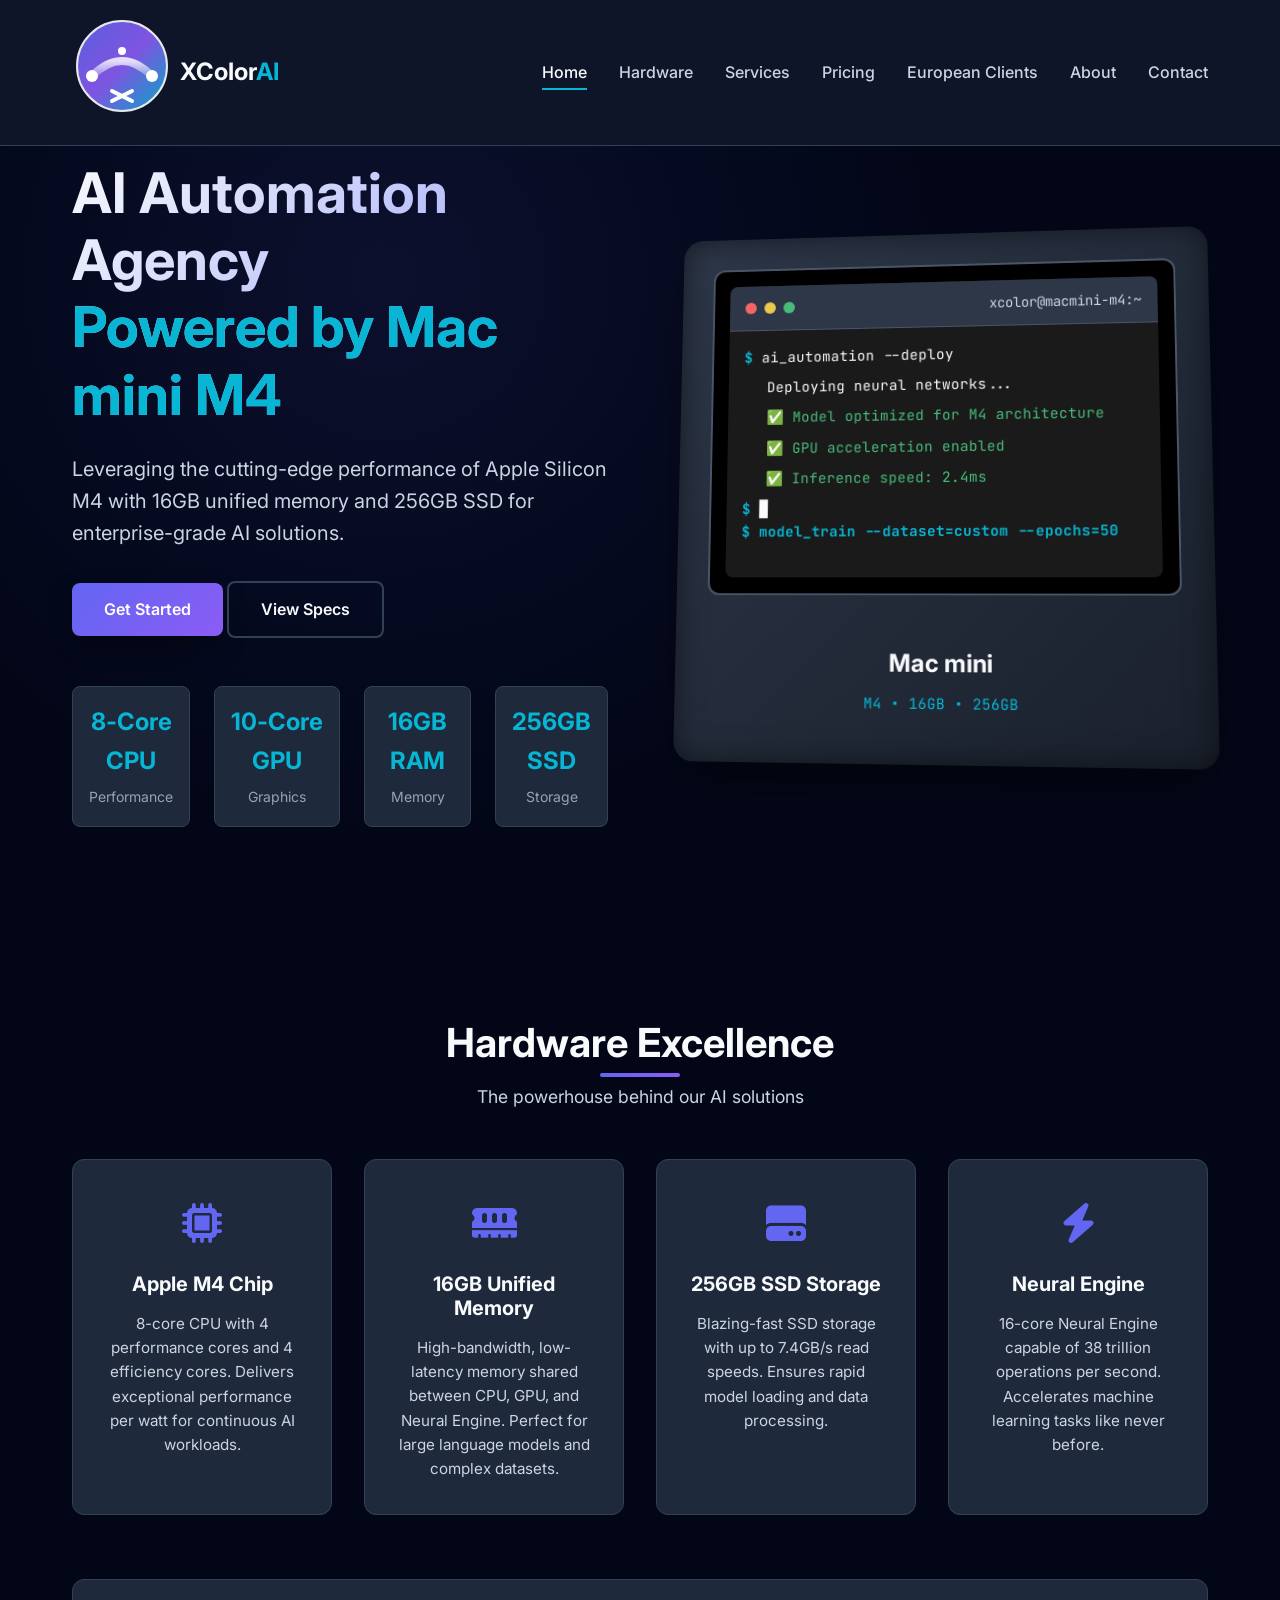
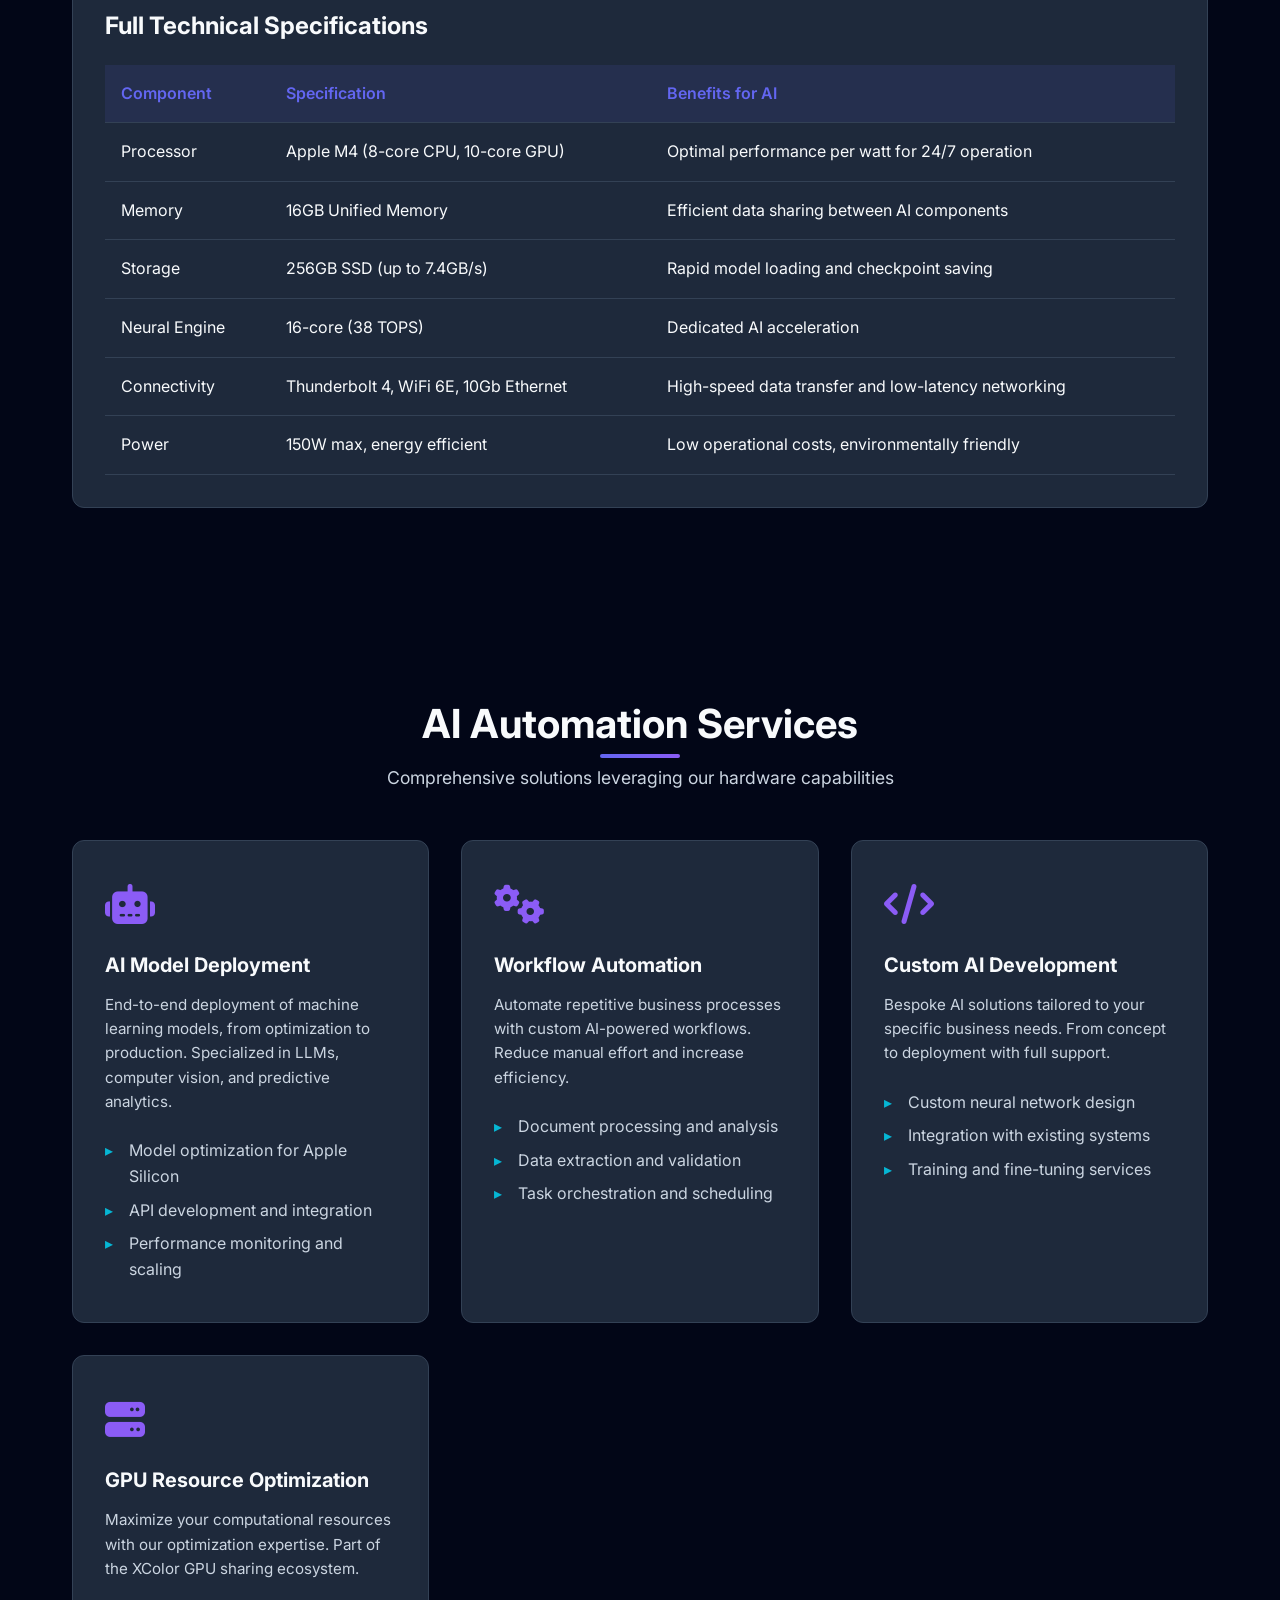
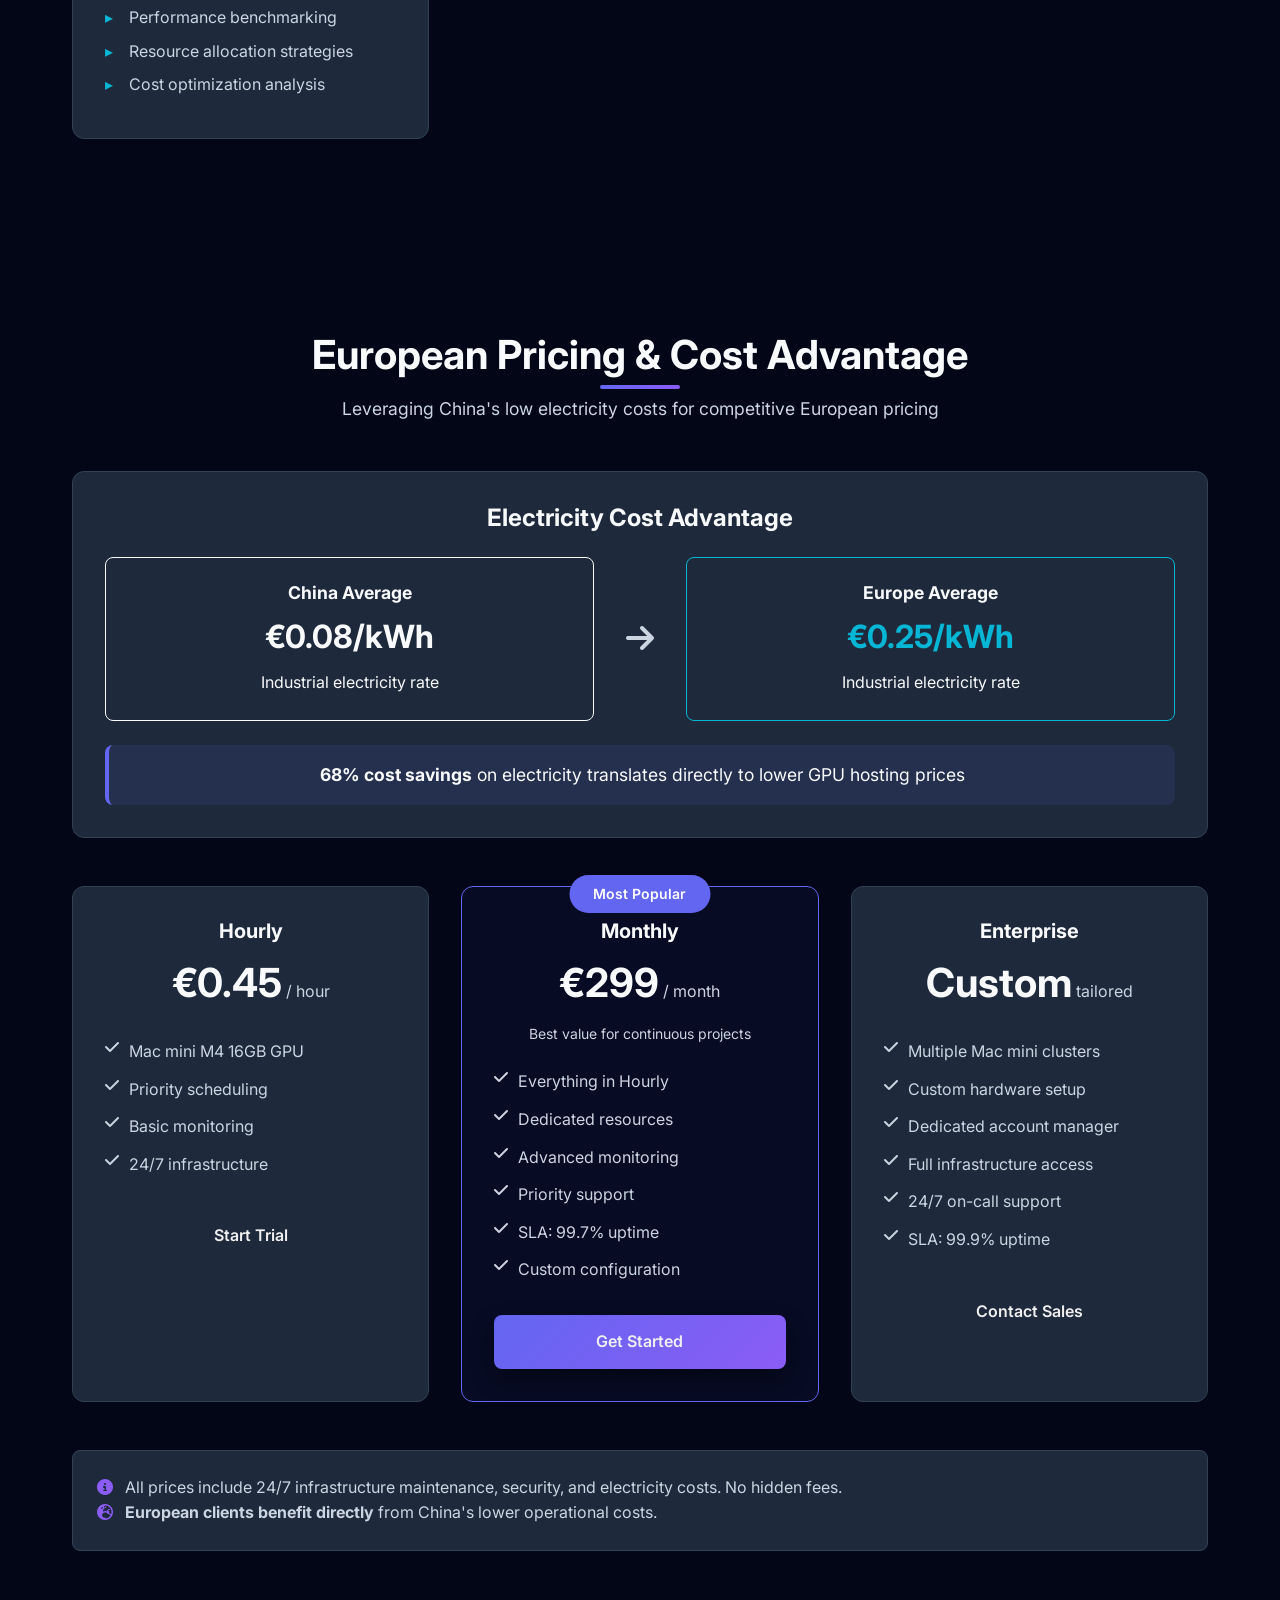
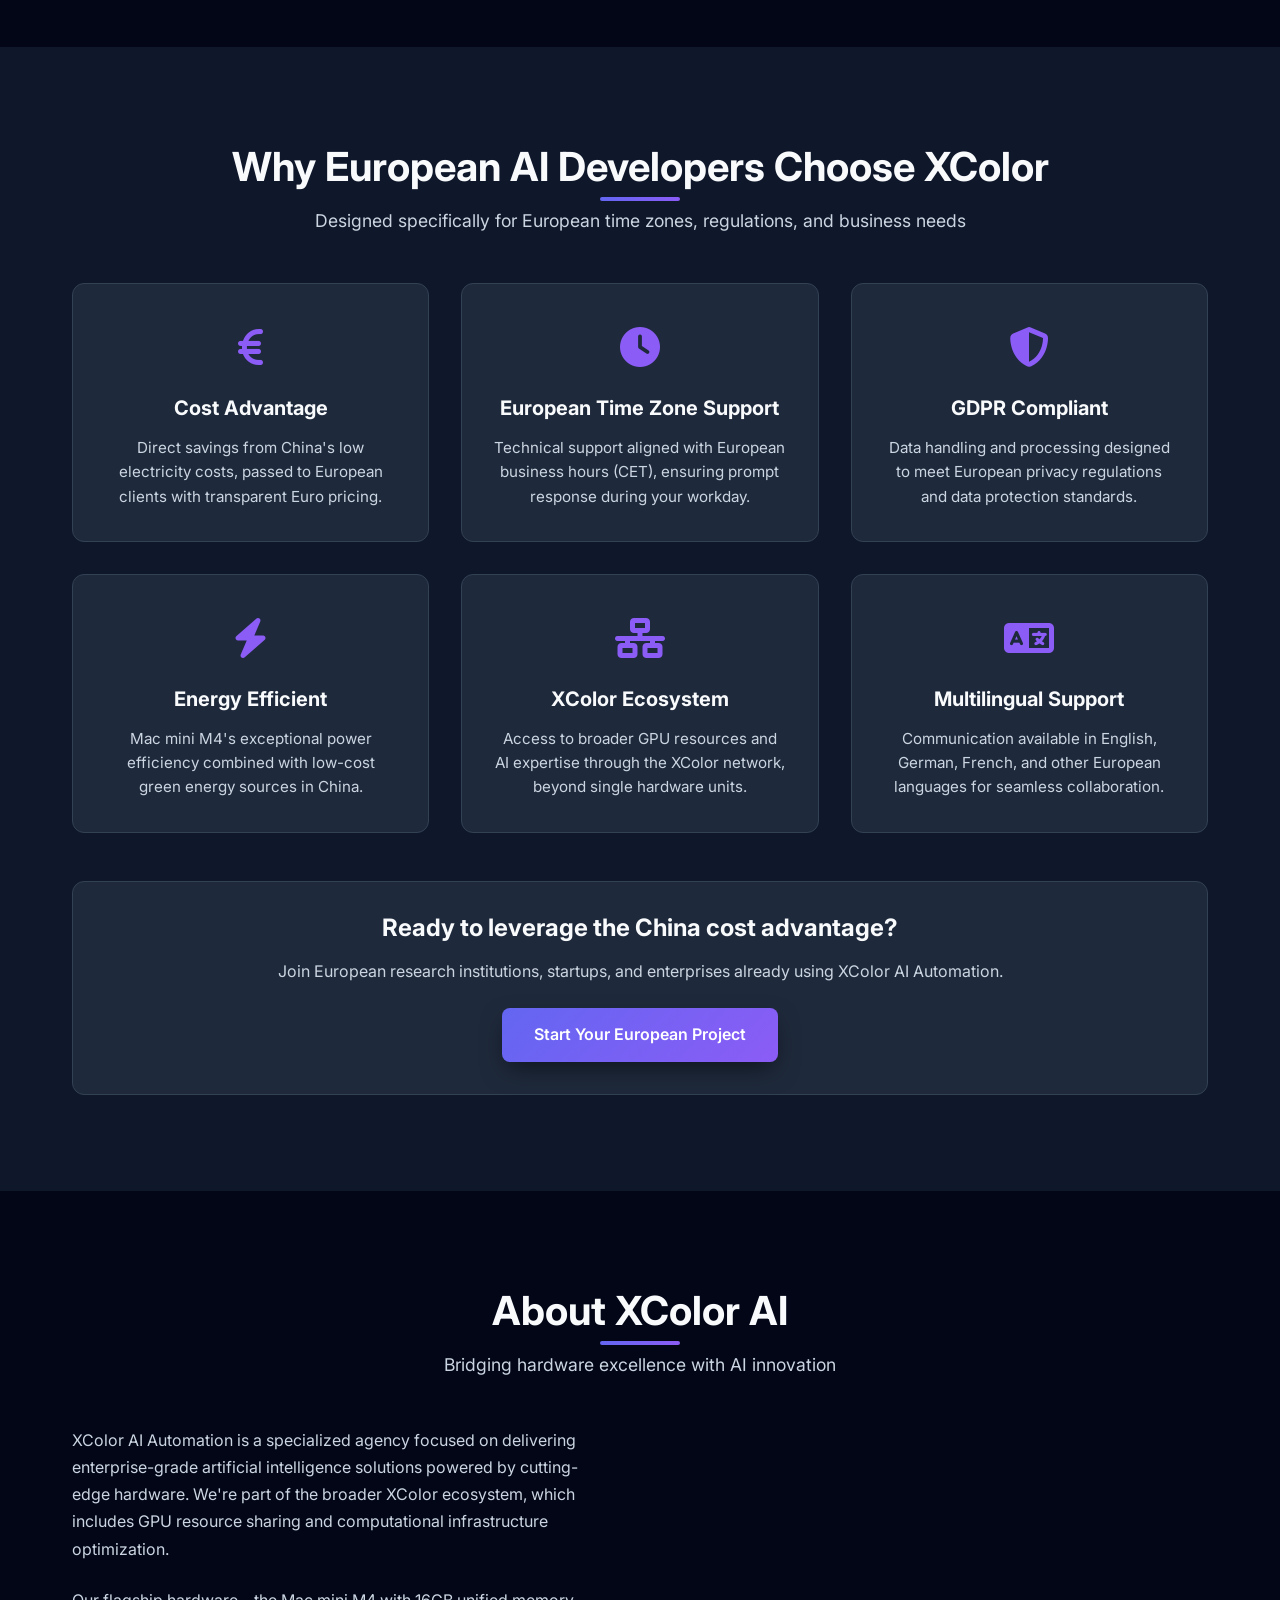
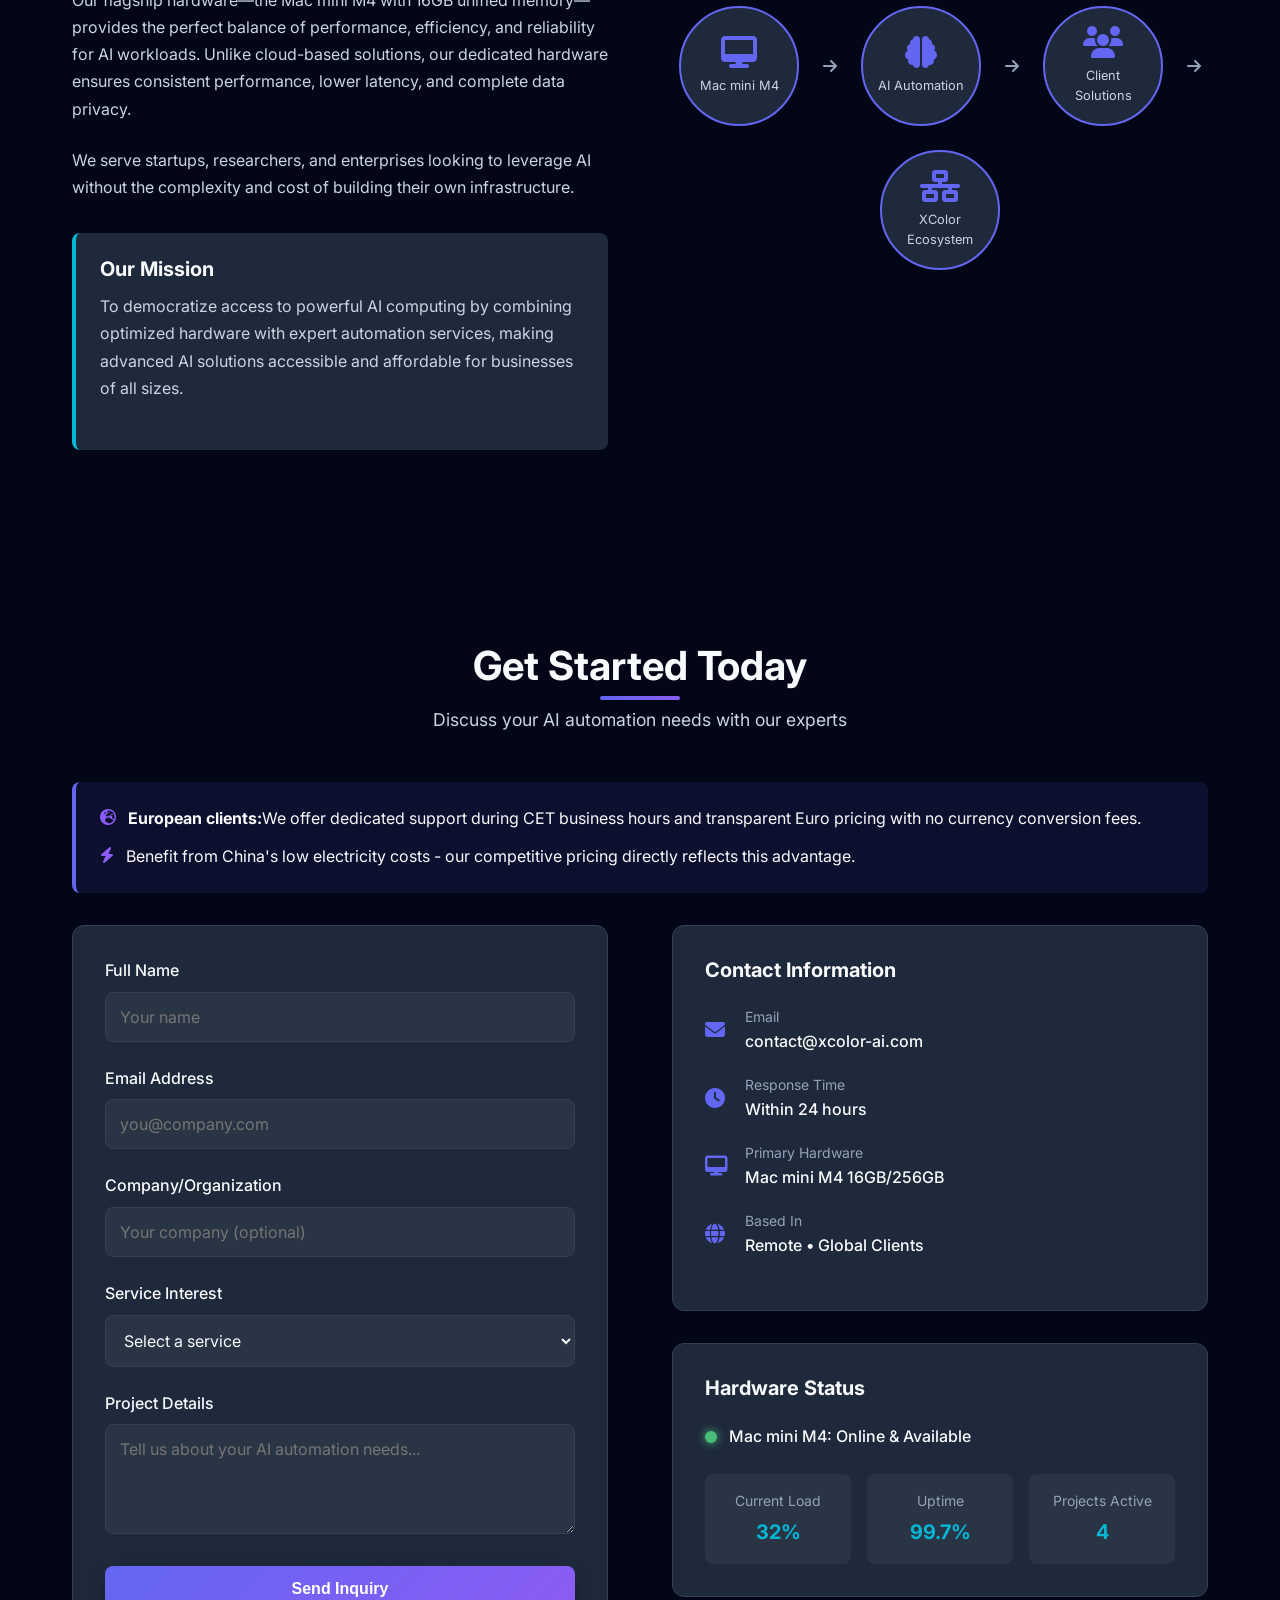
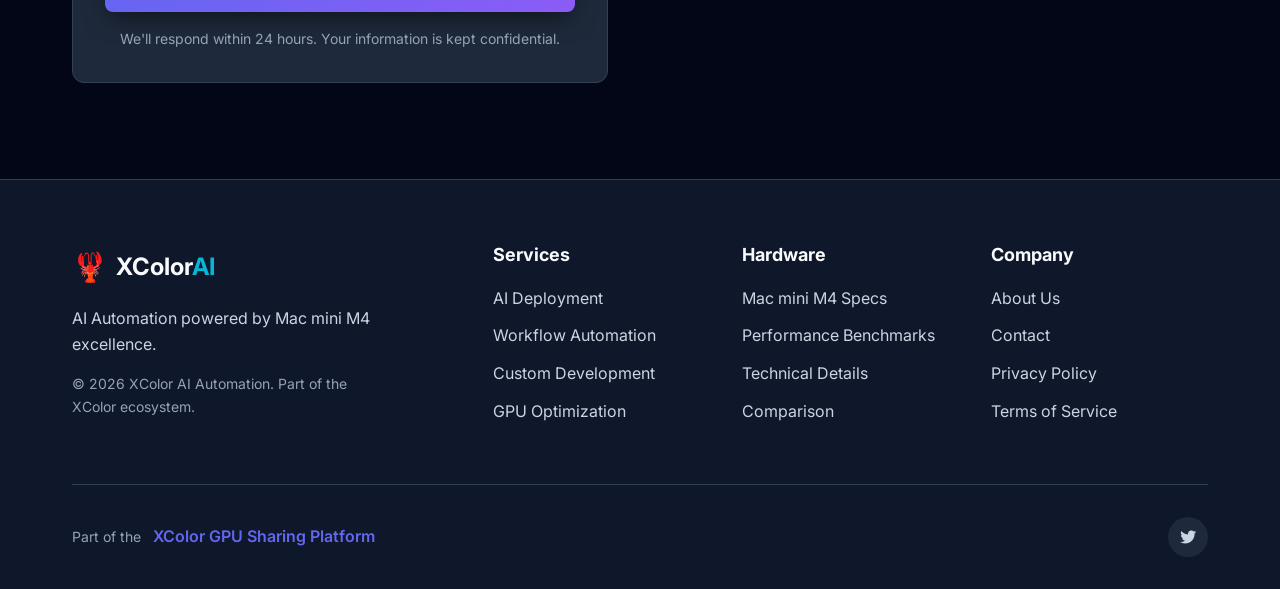
==== commit 126d6290: "fixing colors, adding logo and twitter link" ====
--- a/index.html
+++ b/index.html
@@ -12,14 +12,14 @@
     <link rel="preconnect" href="https://fonts.gstatic.com" crossorigin>
     <link href="https://fonts.googleapis.com/css2?family=Inter:wght@300;400;500;600;700;800&family=JetBrains+Mono:wght@400;500&display=swap" rel="stylesheet">
     <link rel="stylesheet" href="https://cdnjs.cloudflare.com/ajax/libs/font-awesome/6.4.0/css/all.min.css">
-    <link rel="icon" type="image/x-icon" href="favicon.ico">
+    <link rel="icon" type="image/x-icon" href="xcolor-icon.svg">
 </head>
 <body>
     <!-- Navigation -->
     <nav class="navbar">
         <div class="container nav-container">
             <a href="#" class="logo">
-                <span class="logo-icon">🦞</span>
+                <span class="logo-icon"><img src="xcolor-icon.svg" alt="XColor AI Logo"></span>
                 <span class="logo-text">XColor<span class="logo-accent">AI</span></span>
             </a>
             <div class="nav-menu">
@@ -558,7 +558,7 @@
                             </div>
                         </div>
                         <div class="info-item">
-                            <i class="fas fa-hardware"></i>
+                            <i class="fa-solid fa-desktop"></i>
                             <div>
                                 <span class="info-label">Primary Hardware</span>
                                 <span class="info-value">Mac mini M4 16GB/256GB</span>
@@ -645,10 +645,10 @@
                     <a href="#" class="ecosystem-link">XColor GPU Sharing Platform</a>
                 </div>
                 <div class="footer-social">
-                    <a href="#" class="social-link"><i class="fab fa-telegram"></i></a>
-                    <a href="#" class="social-link"><i class="fab fa-github"></i></a>
-                    <a href="#" class="social-link"><i class="fab fa-twitter"></i></a>
-                    <a href="#" class="social-link"><i class="fab fa-linkedin"></i></a>
+                    <!-- <a href="#" class="social-link"><i class="fab fa-telegram"></i></a> -->
+                    <!-- <a href="#" class="social-link"><i class="fab fa-github"></i></a> -->
+                    <a href="https://x.com/andrew202672511?s=11" class="social-link"><i class="fab fa-twitter"></i></a>
+                    <!-- <a href="#" class="social-link"><i class="fab fa-linkedin"></i></a> -->
                 </div>
             </div>
         </div>
--- a/style.css
+++ b/style.css
@@ -286,7 +286,7 @@
     transition: var(--transition);
 }
 
-@media (max-width: 480px) {
+@media (max-width: 375px) {
     .stat {
         width: 85%;
     }
@@ -326,7 +326,7 @@
     transition: transform 0.5s ease;
 }
 
-@media (max-width: 480px) {
+@media (max-width: 375px) {
     .mac-mini-frame {
         width: 88%;
     }
@@ -775,6 +775,10 @@
     text-align: center;
 }
 
+.pricing-grid .btn-block {
+    color: #efefef;
+}
+
 .pricing-note {
     background-color: var(--bg-card);
     padding: 1.5rem;
@@ -970,6 +974,7 @@
     color: var(--text-primary);
     font-family: 'Inter', sans-serif;
     transition: var(--transition);
+    font-size: 16px !important;
 }
 
 .form-group input:focus,
@@ -978,6 +983,10 @@
     outline: none;
     border-color: var(--primary);
     box-shadow: 0 0 0 3px rgba(99, 102, 241, 0.2);
+}
+
+.form-group select option {
+    background-color: #293445;
 }
 
 .form-note {
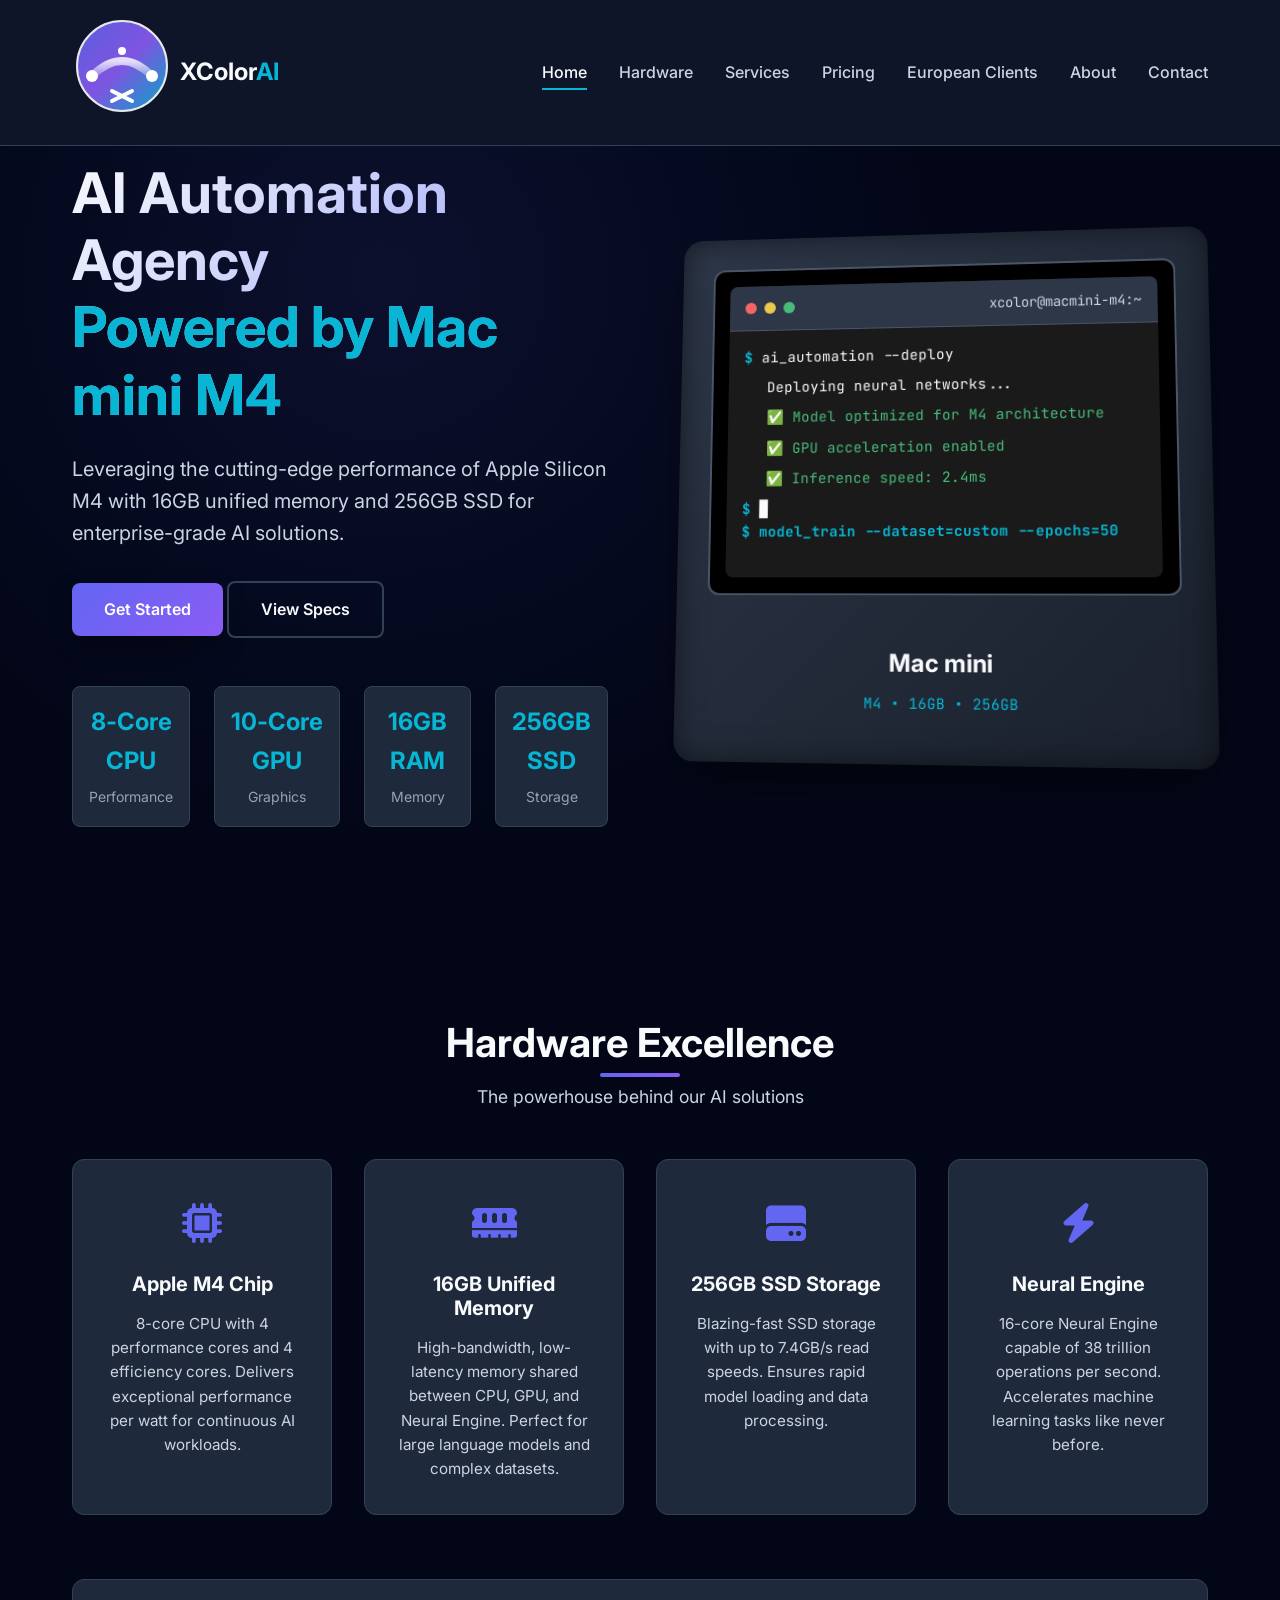
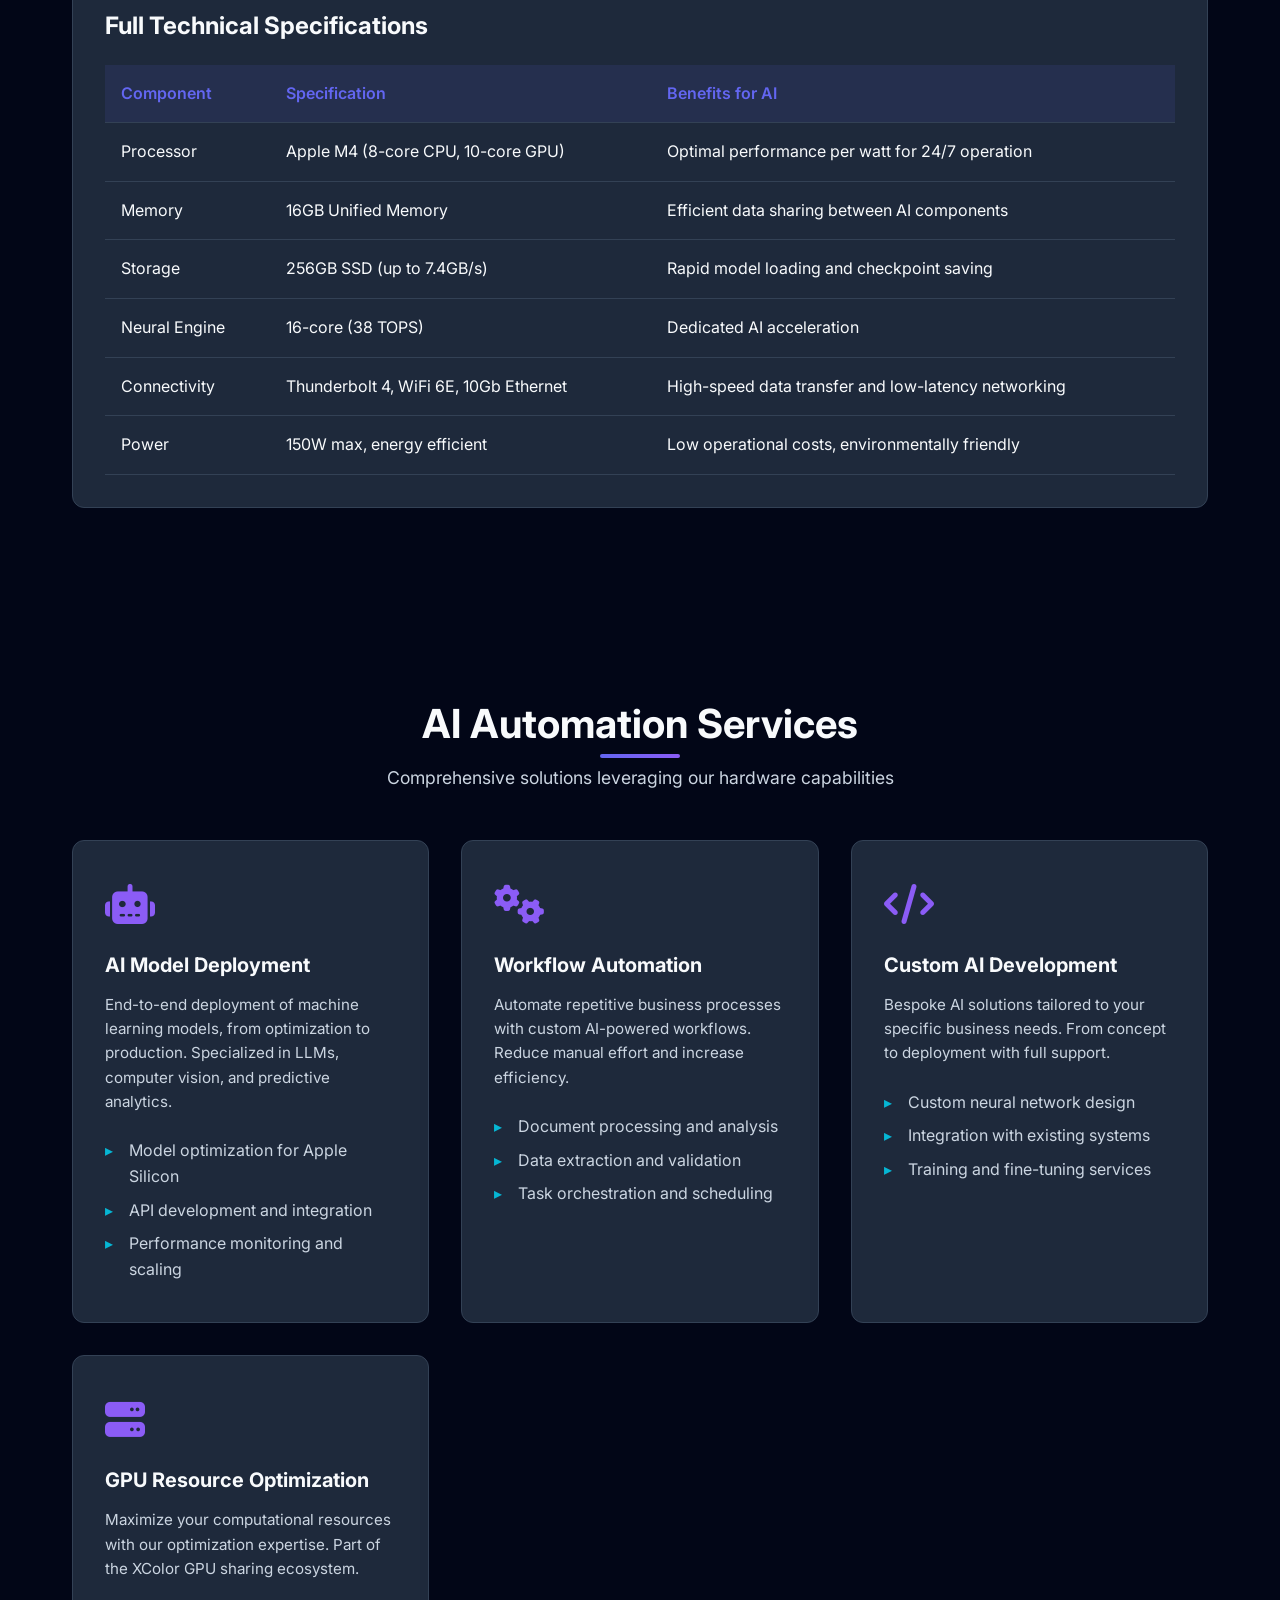
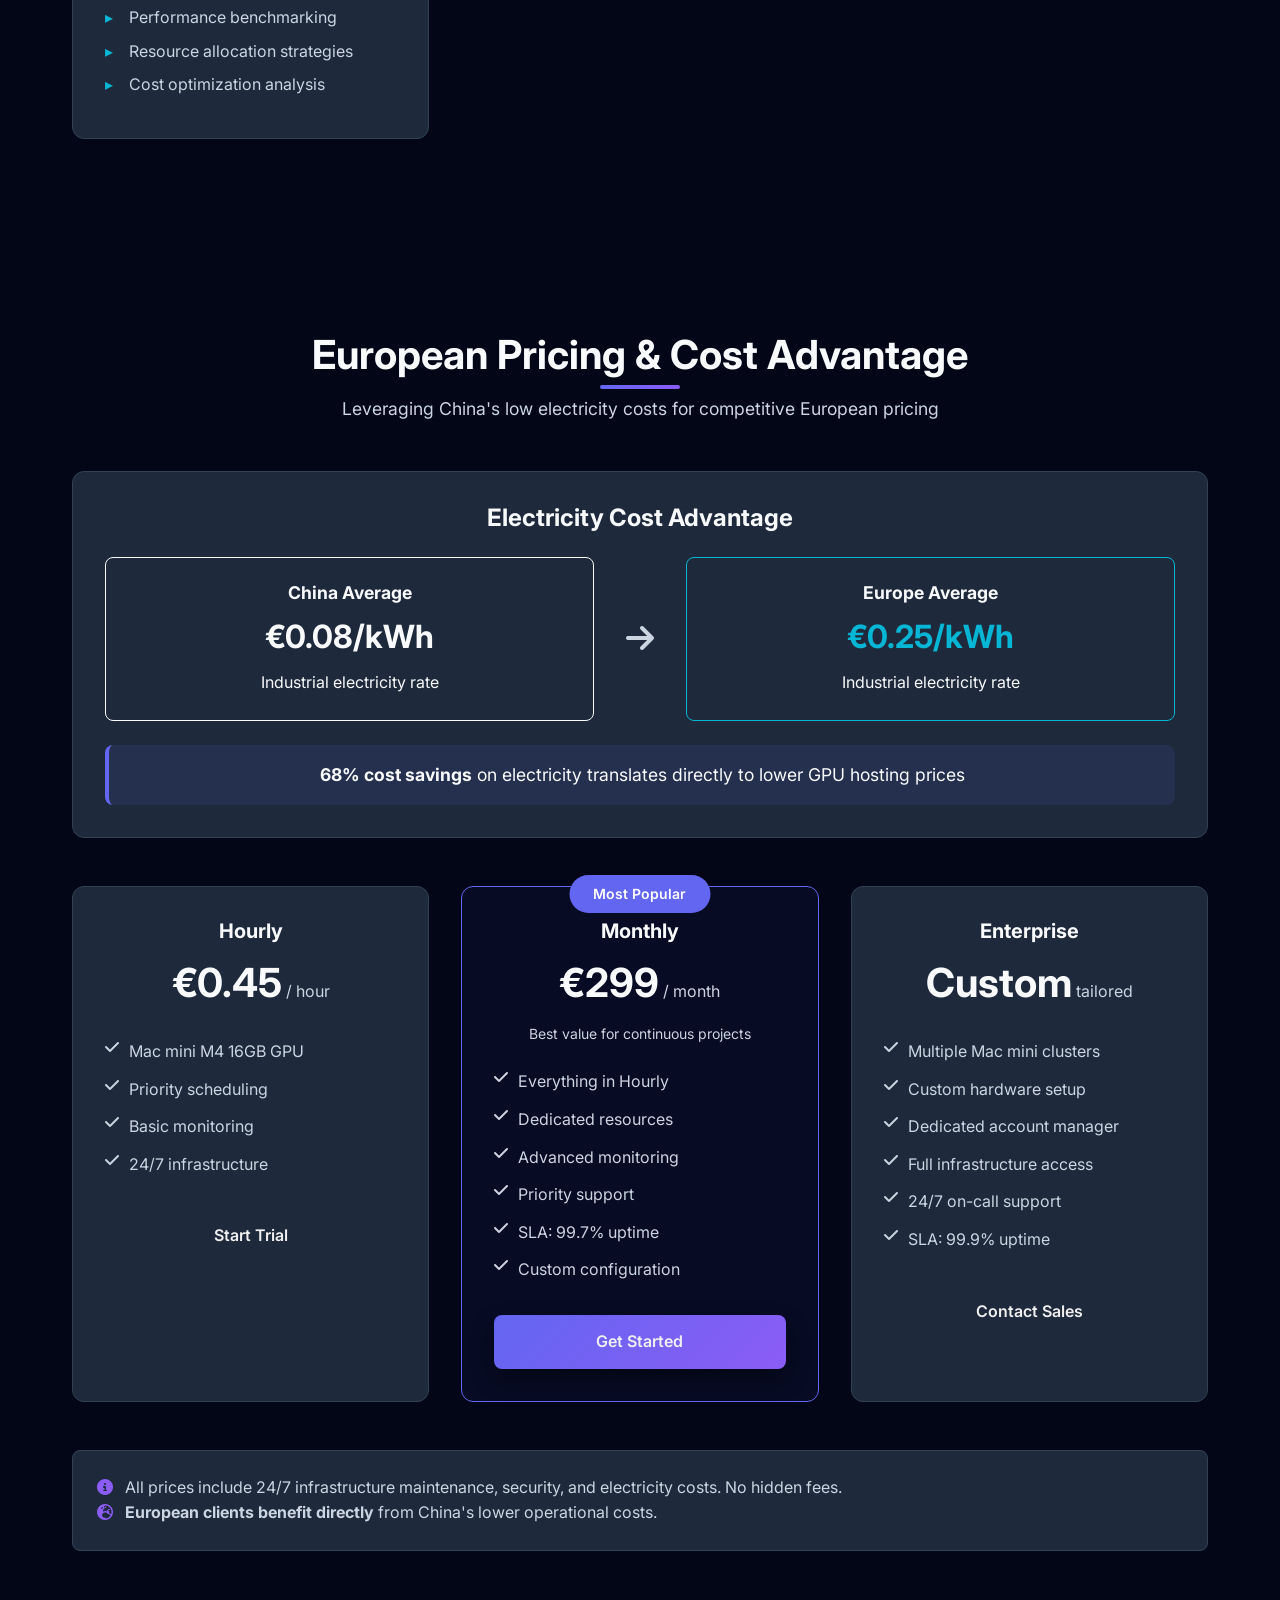
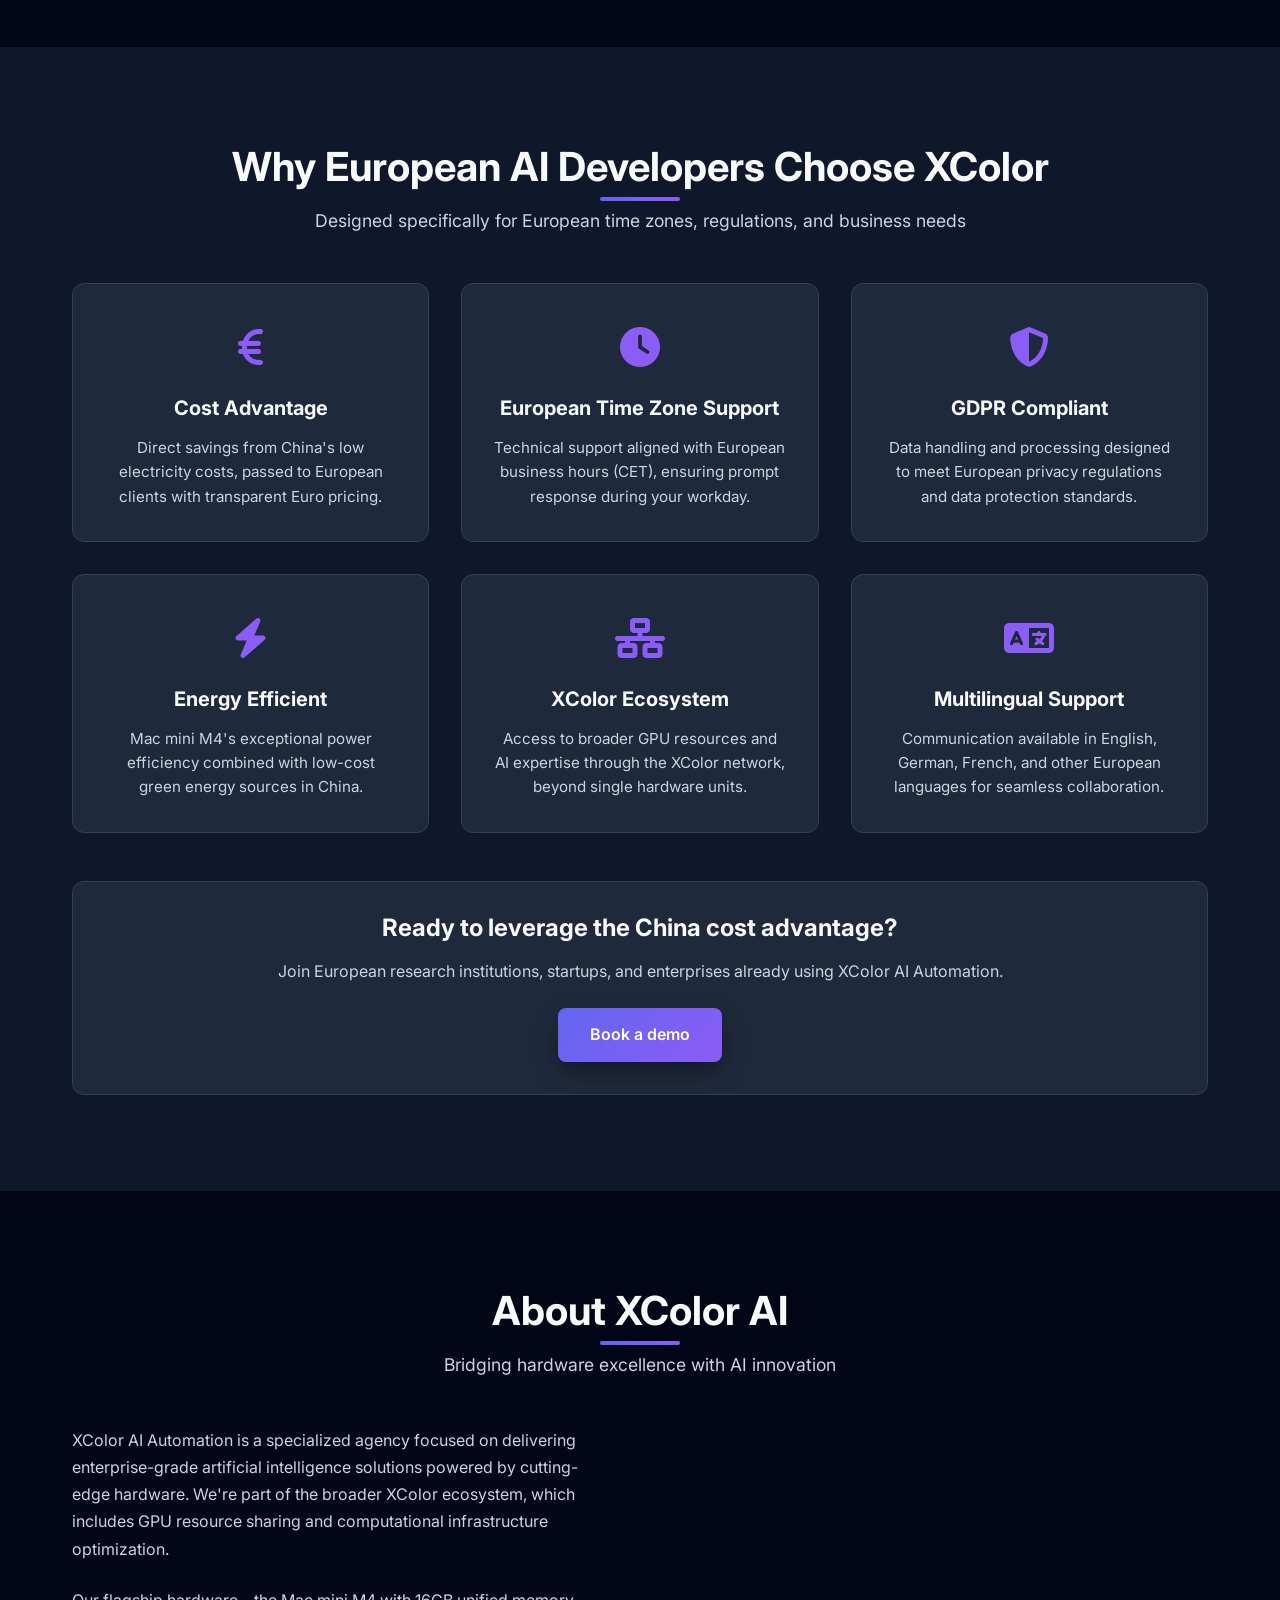
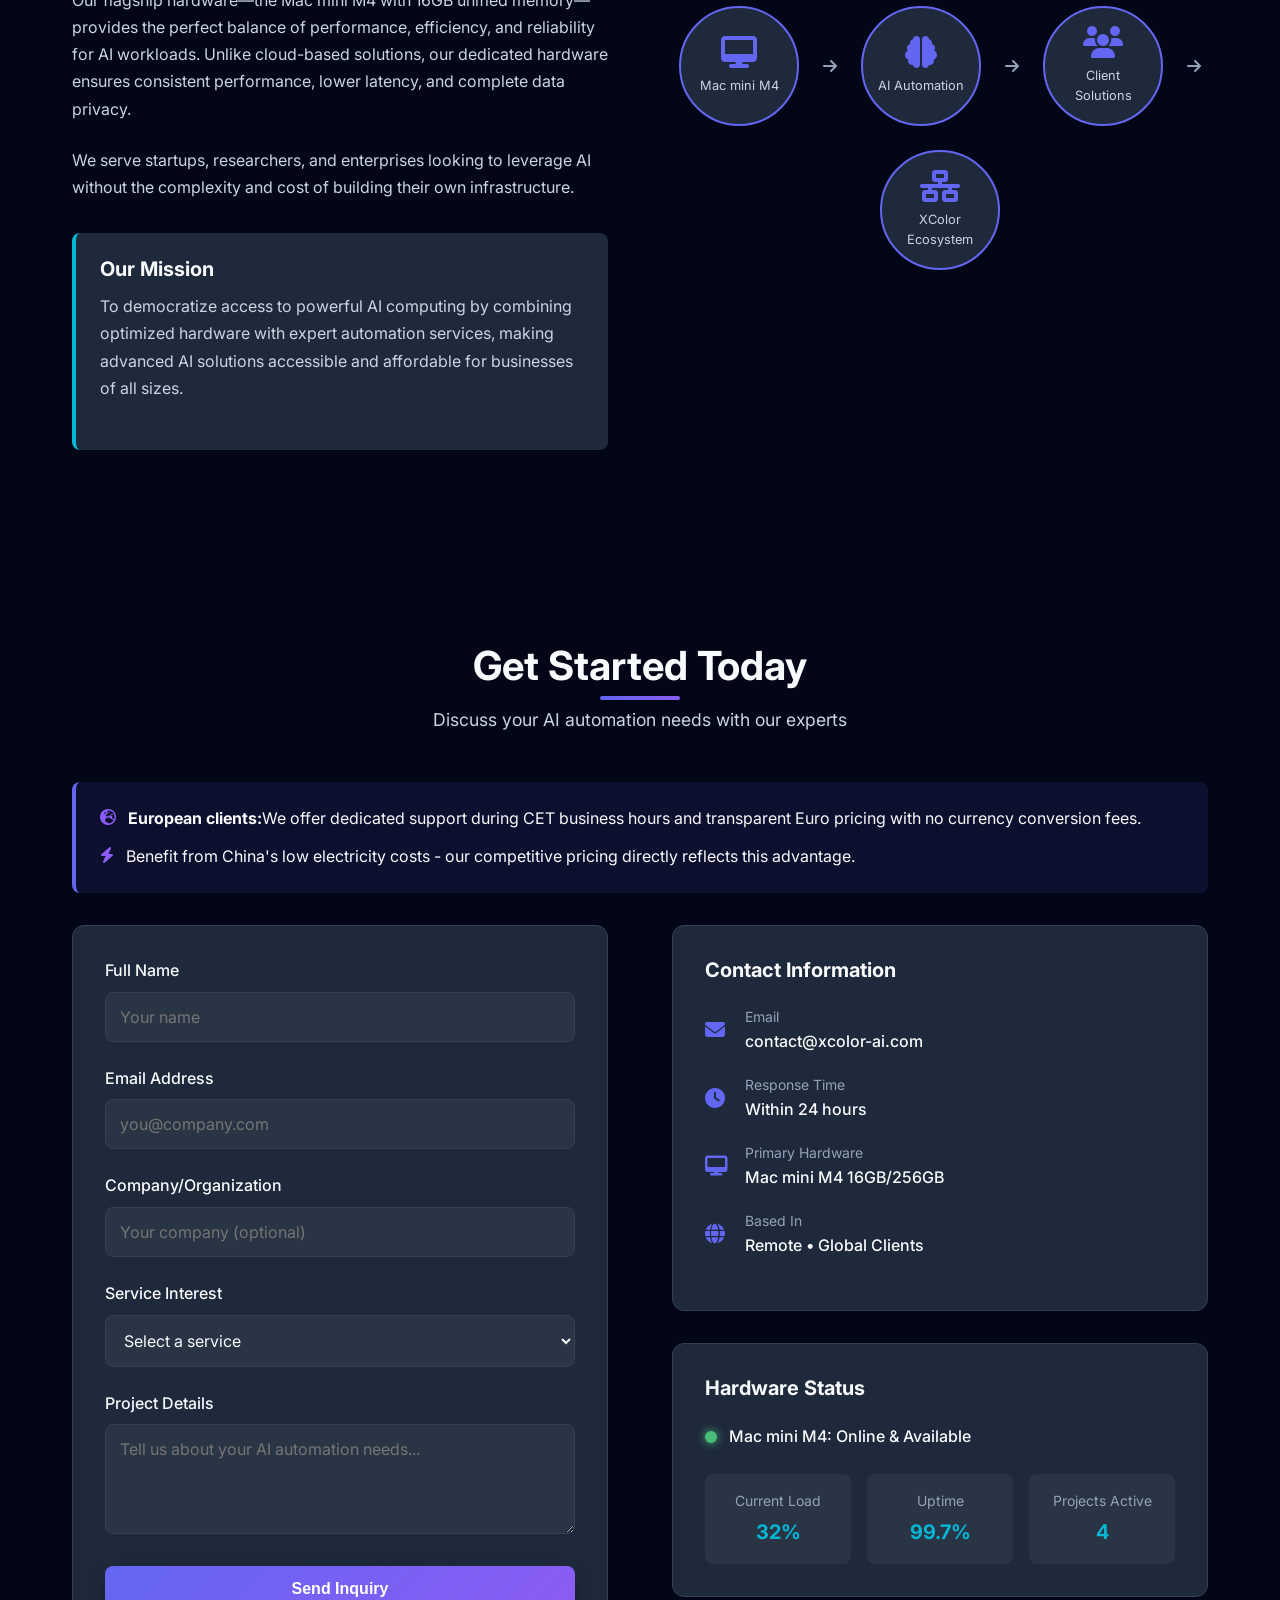
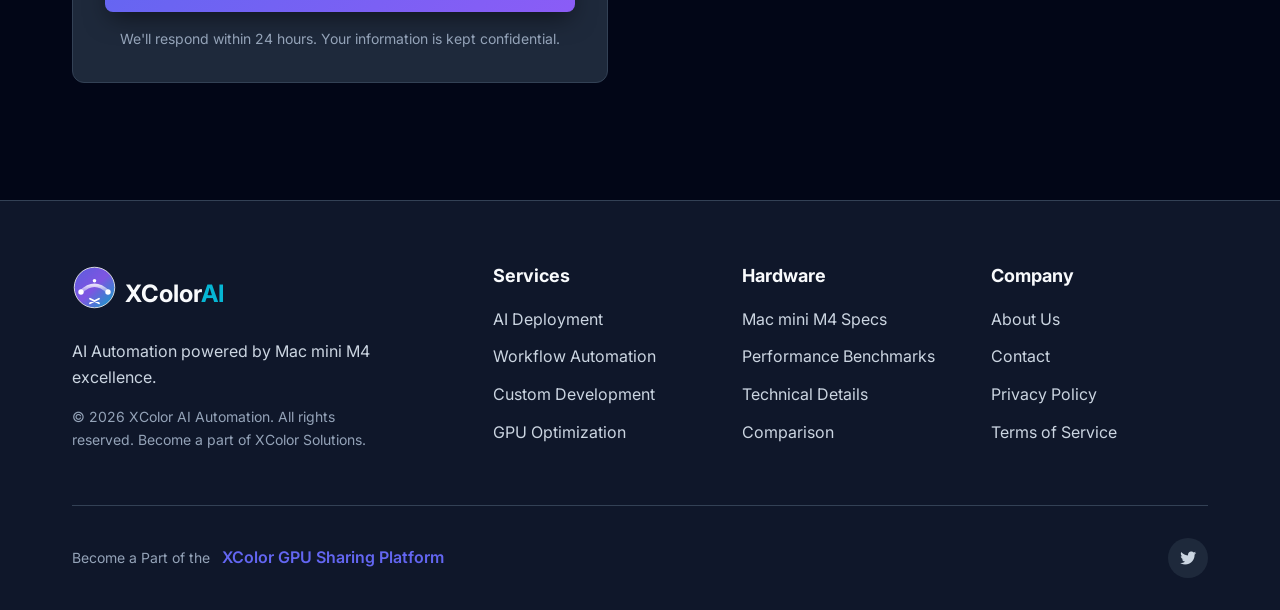
==== commit ce0008e6: "add form backend" ====
--- a/index.html
+++ b/index.html
@@ -422,7 +422,7 @@
             <div class="europe-cta">
                 <h3>Ready to leverage the China cost advantage?</h3>
                 <p>Join European research institutions, startups, and enterprises already using XColor AI Automation.</p>
-                <a href="#contact" class="btn btn-primary">Start Your European Project</a>
+                <a href="#contact" class="btn btn-primary">Book a demo</a>
             </div>
         </div>
     </section>
@@ -605,14 +605,14 @@
             <div class="footer-content">
                 <div class="footer-brand">
                     <a href="#" class="logo">
-                        <span class="logo-icon">🦞</span>
+                        <span class="logo-icon"><img src="xcolor-icon.svg" width="45" alt="xcolor icon"></span>
                         <span class="logo-text">XColor<span class="logo-accent">AI</span></span>
                     </a>
                     <p class="footer-tagline">
                         AI Automation powered by Mac mini M4 excellence.
                     </p>
                     <p class="footer-copyright">
-                        &copy; 2024 XColor AI Automation. Part of the XColor ecosystem.
+                        &copy; 2024 XColor AI Automation. All rights reserved. Become a part of XColor Solutions.
                     </p>
                 </div>
                 <div class="footer-links">
@@ -641,7 +641,7 @@
             </div>
             <div class="footer-bottom">
                 <div class="footer-ecosystem">
-                    <span class="ecosystem-badge">Part of the</span>
+                    <span class="ecosystem-badge">Become a Part of the</span>
                     <a href="#" class="ecosystem-link">XColor GPU Sharing Platform</a>
                 </div>
                 <div class="footer-social">
--- a/style.css
+++ b/style.css
@@ -933,6 +933,9 @@
 }
 
 /* Contact Section */
+.contact-section .container {
+        margin-bottom: 21px;
+}
 @media (max-width: 480px) {
     .contact-section {
         padding: 0;
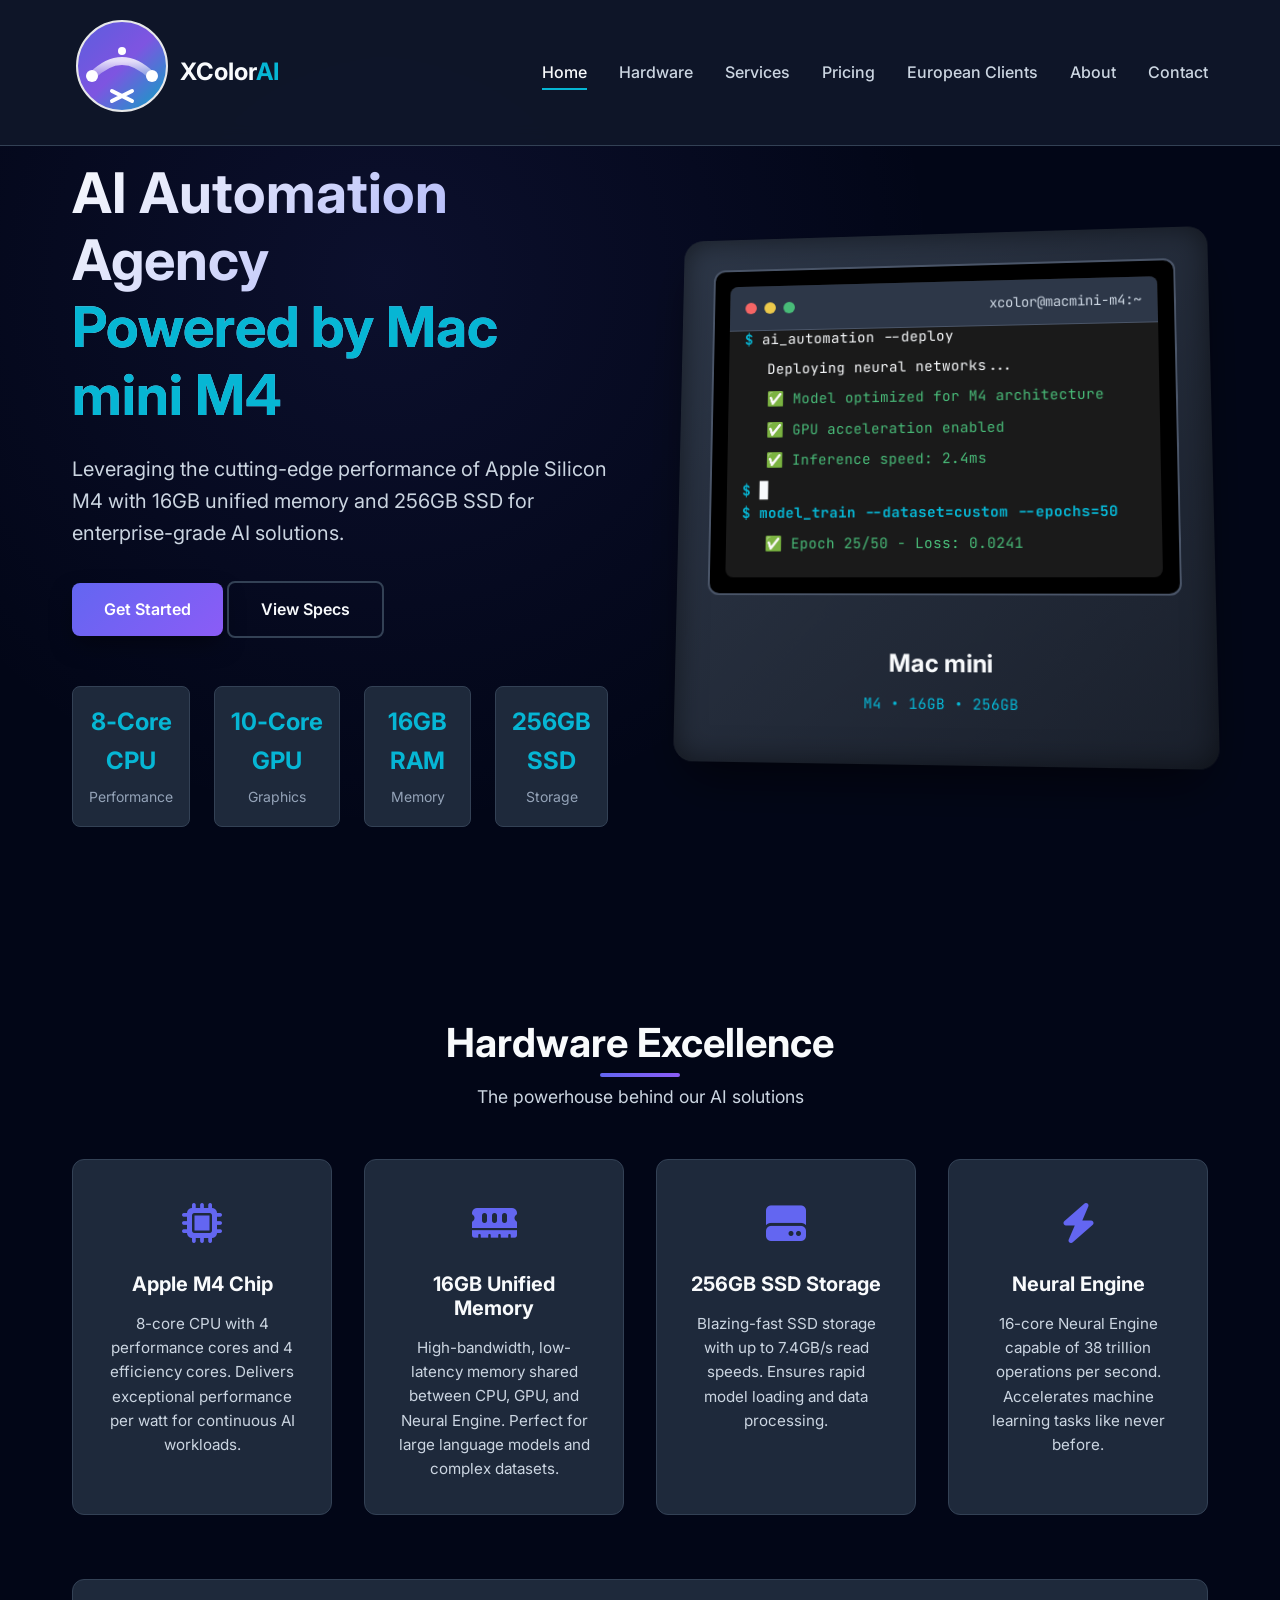
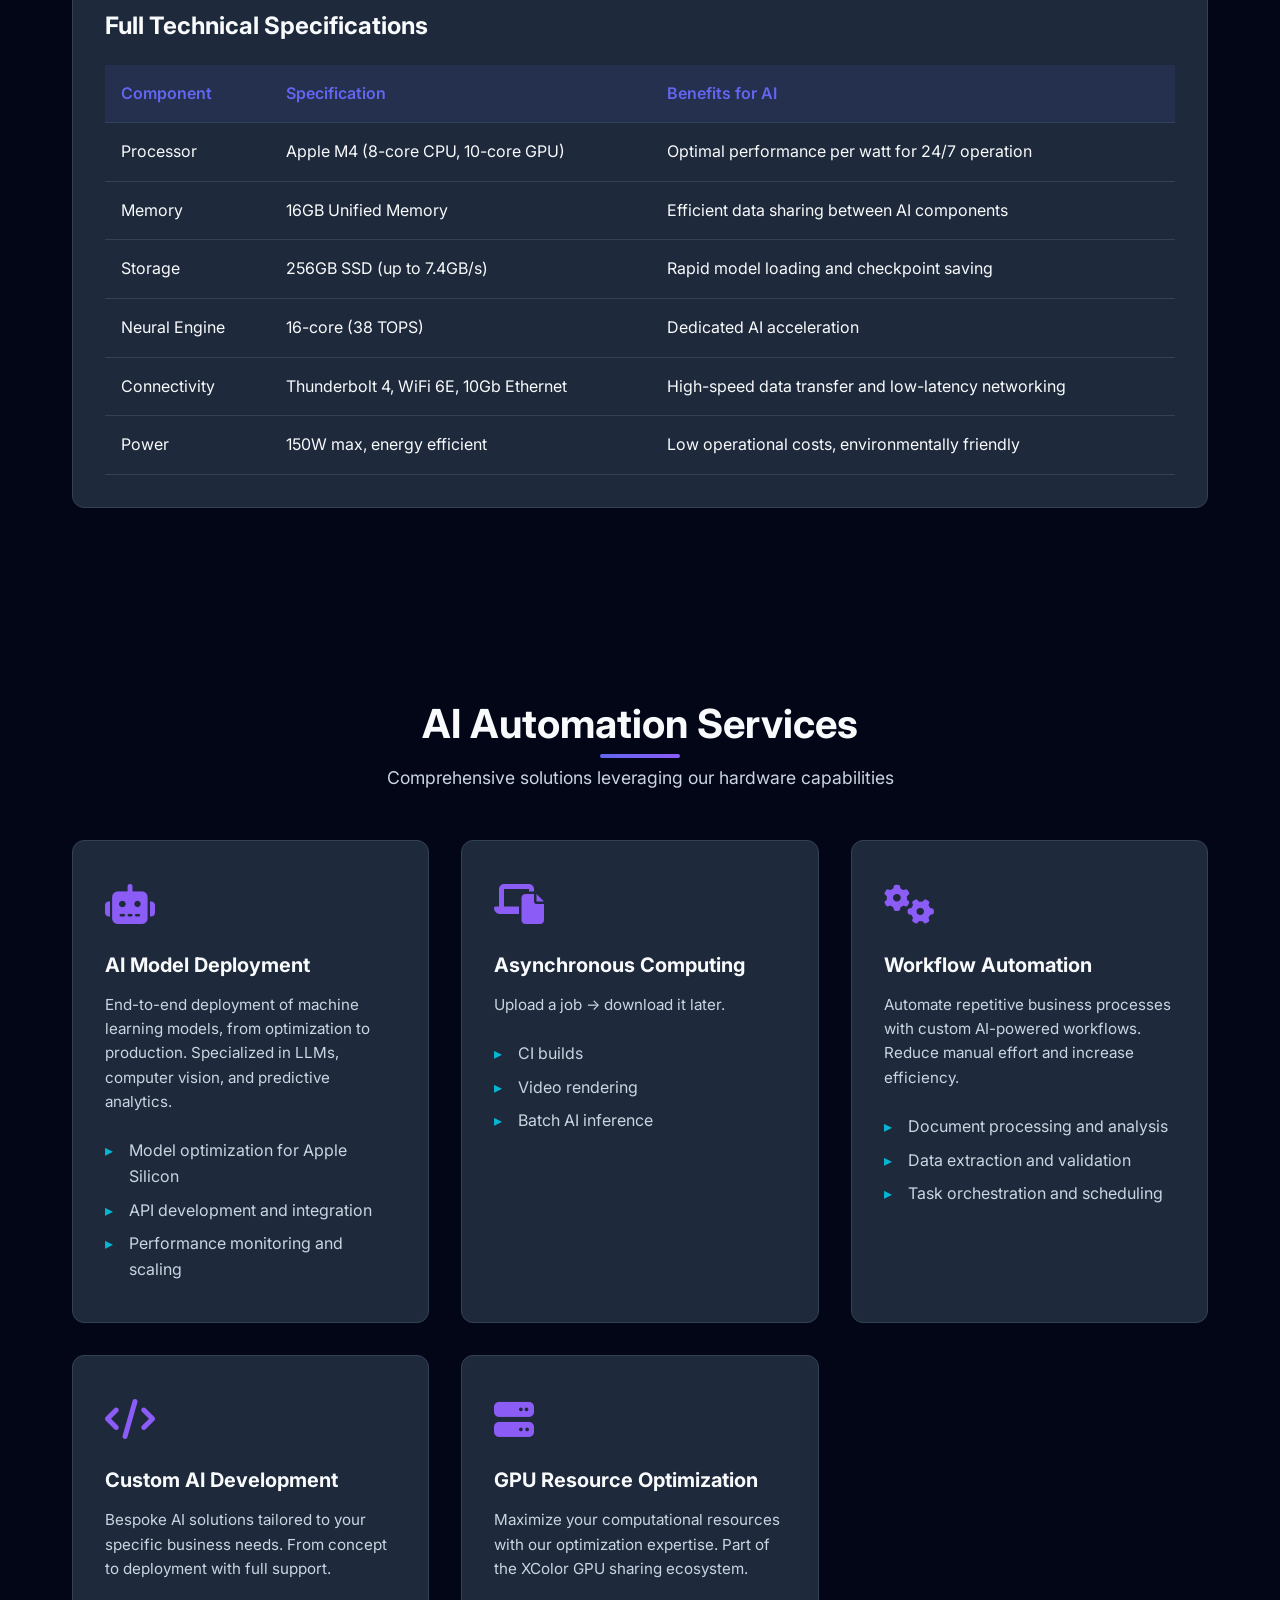
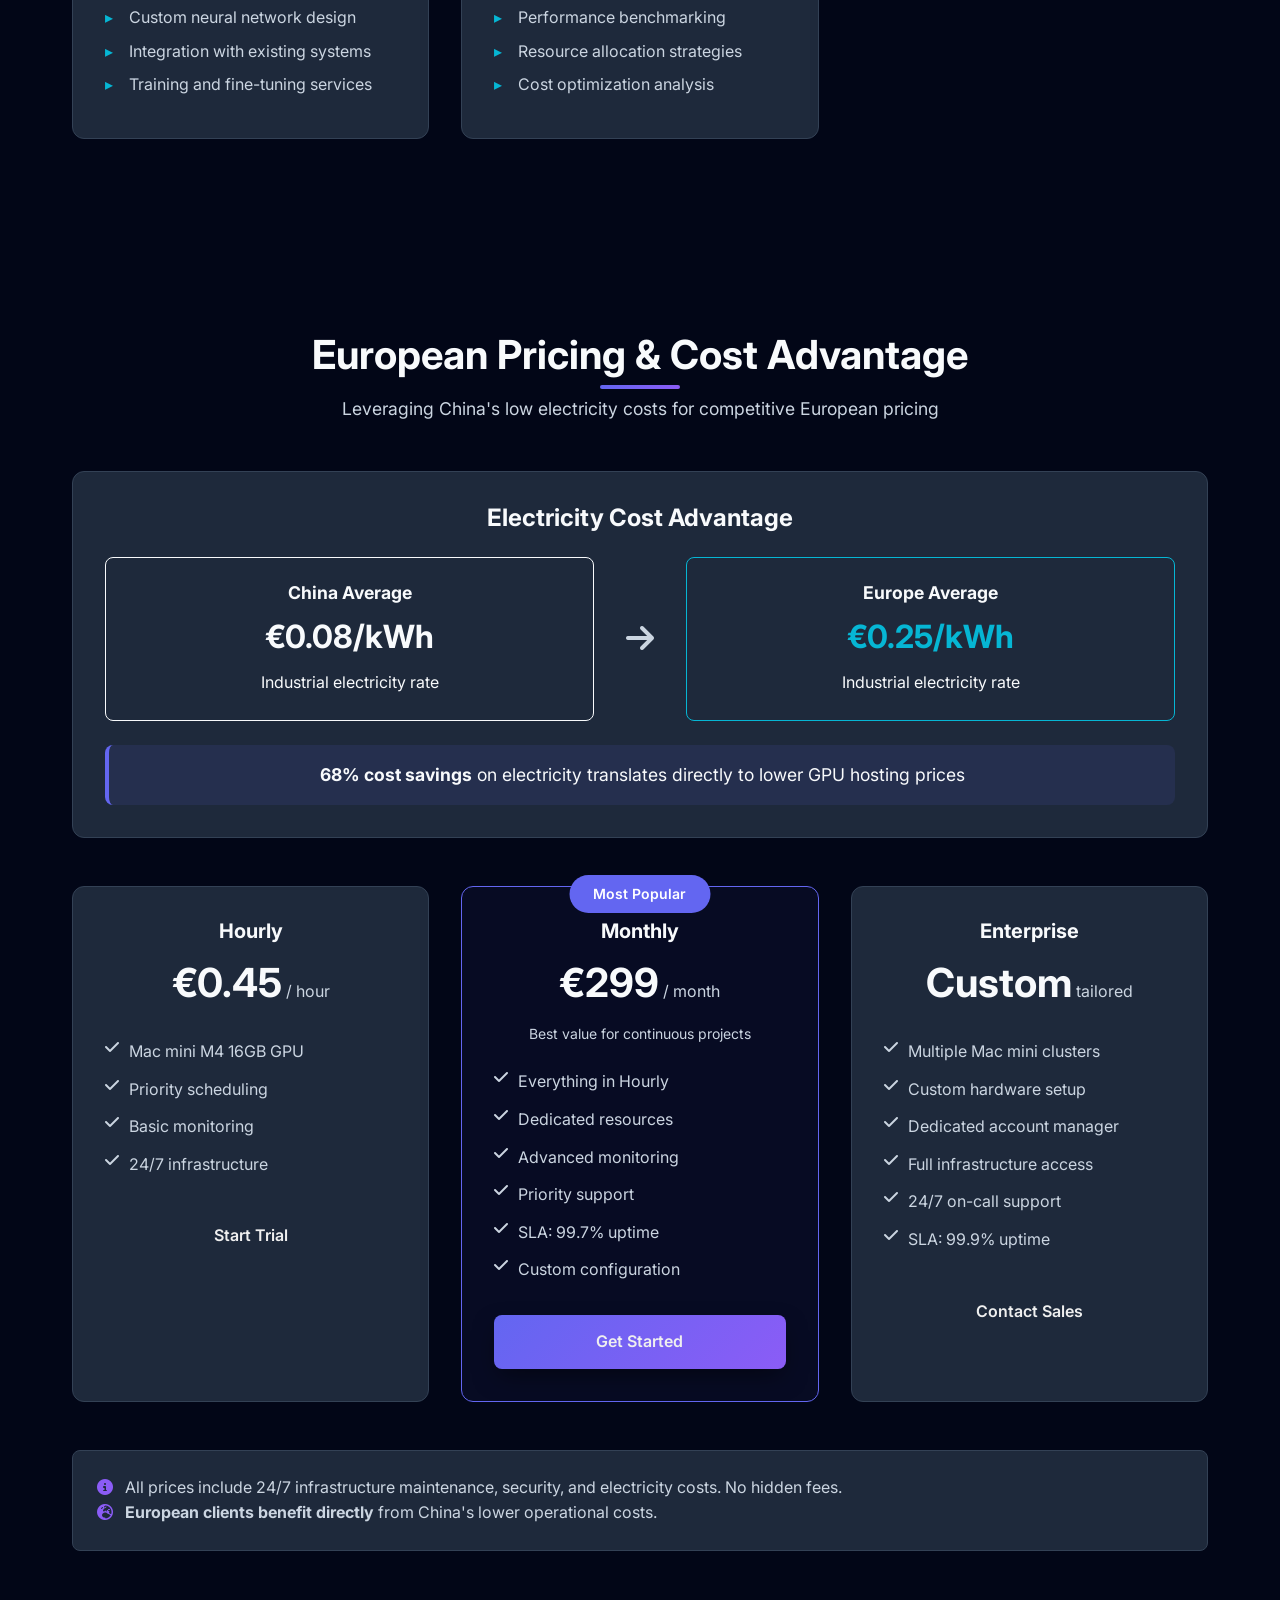
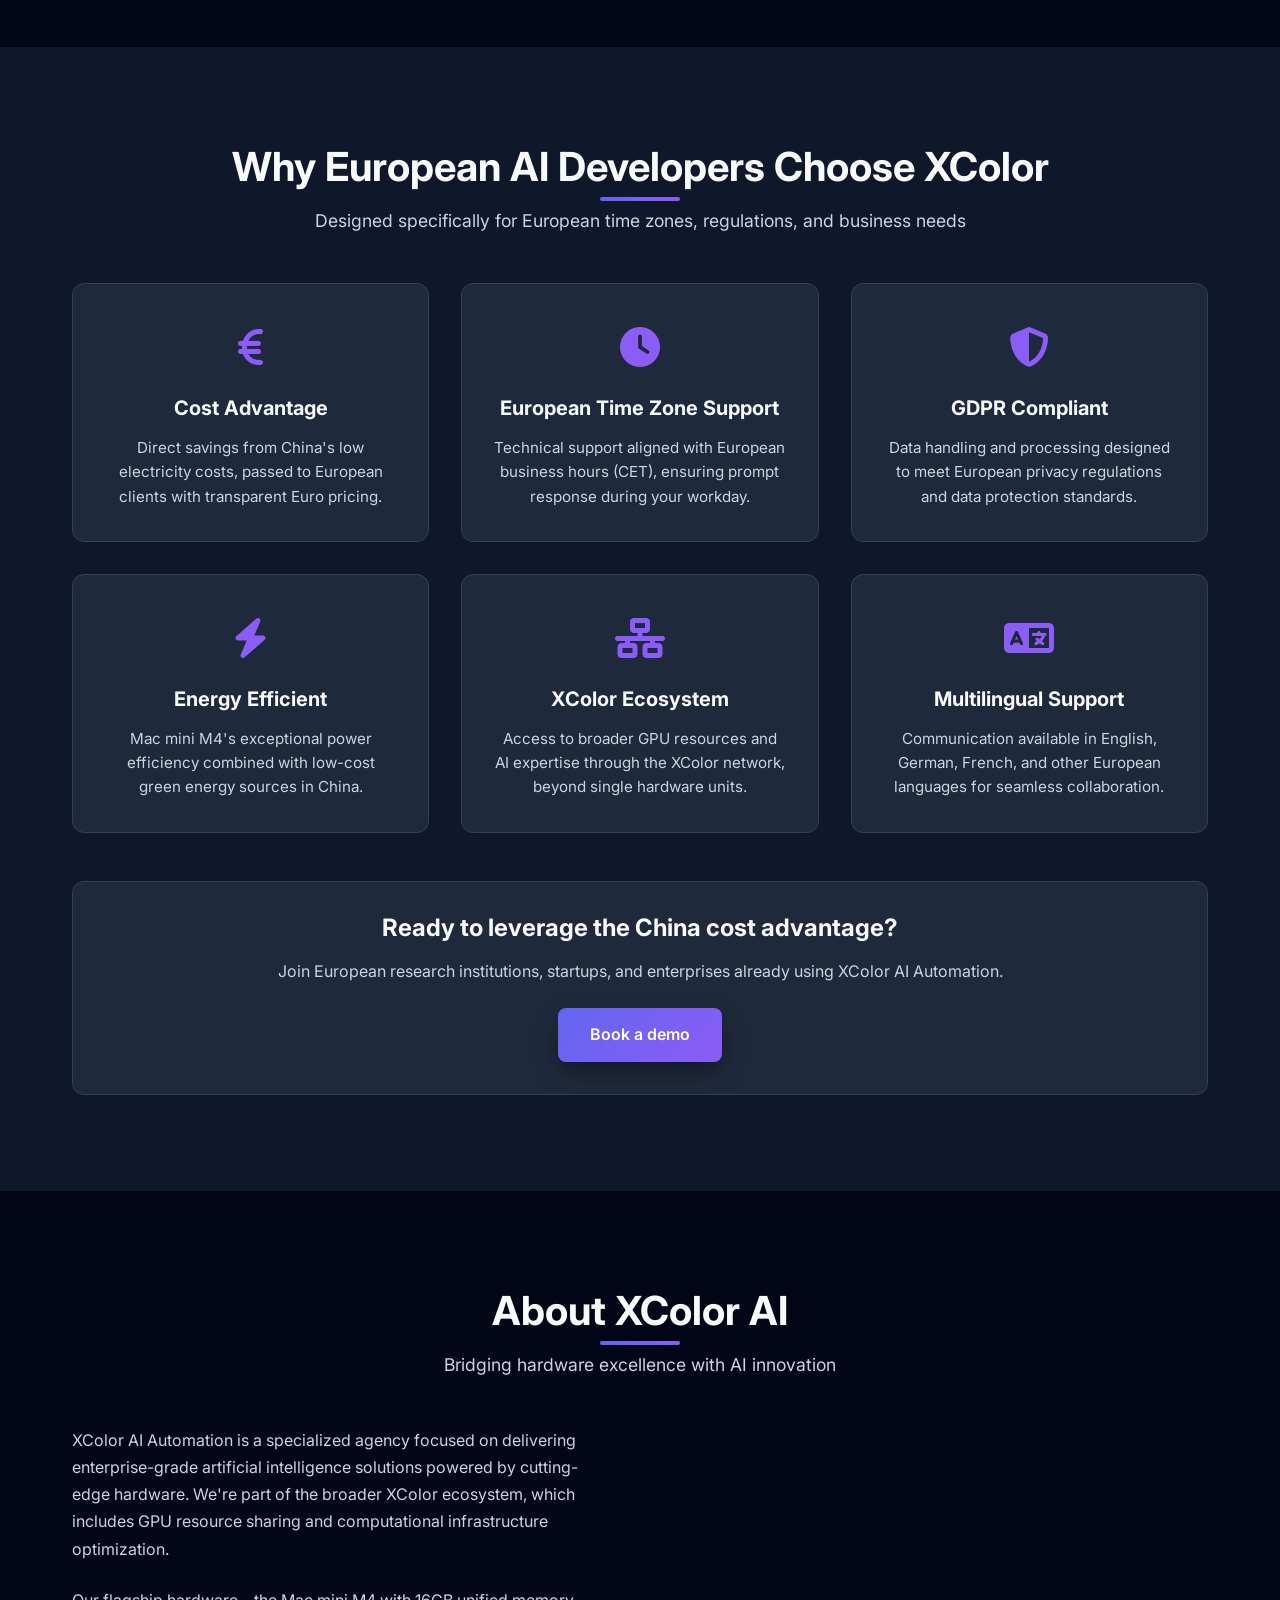
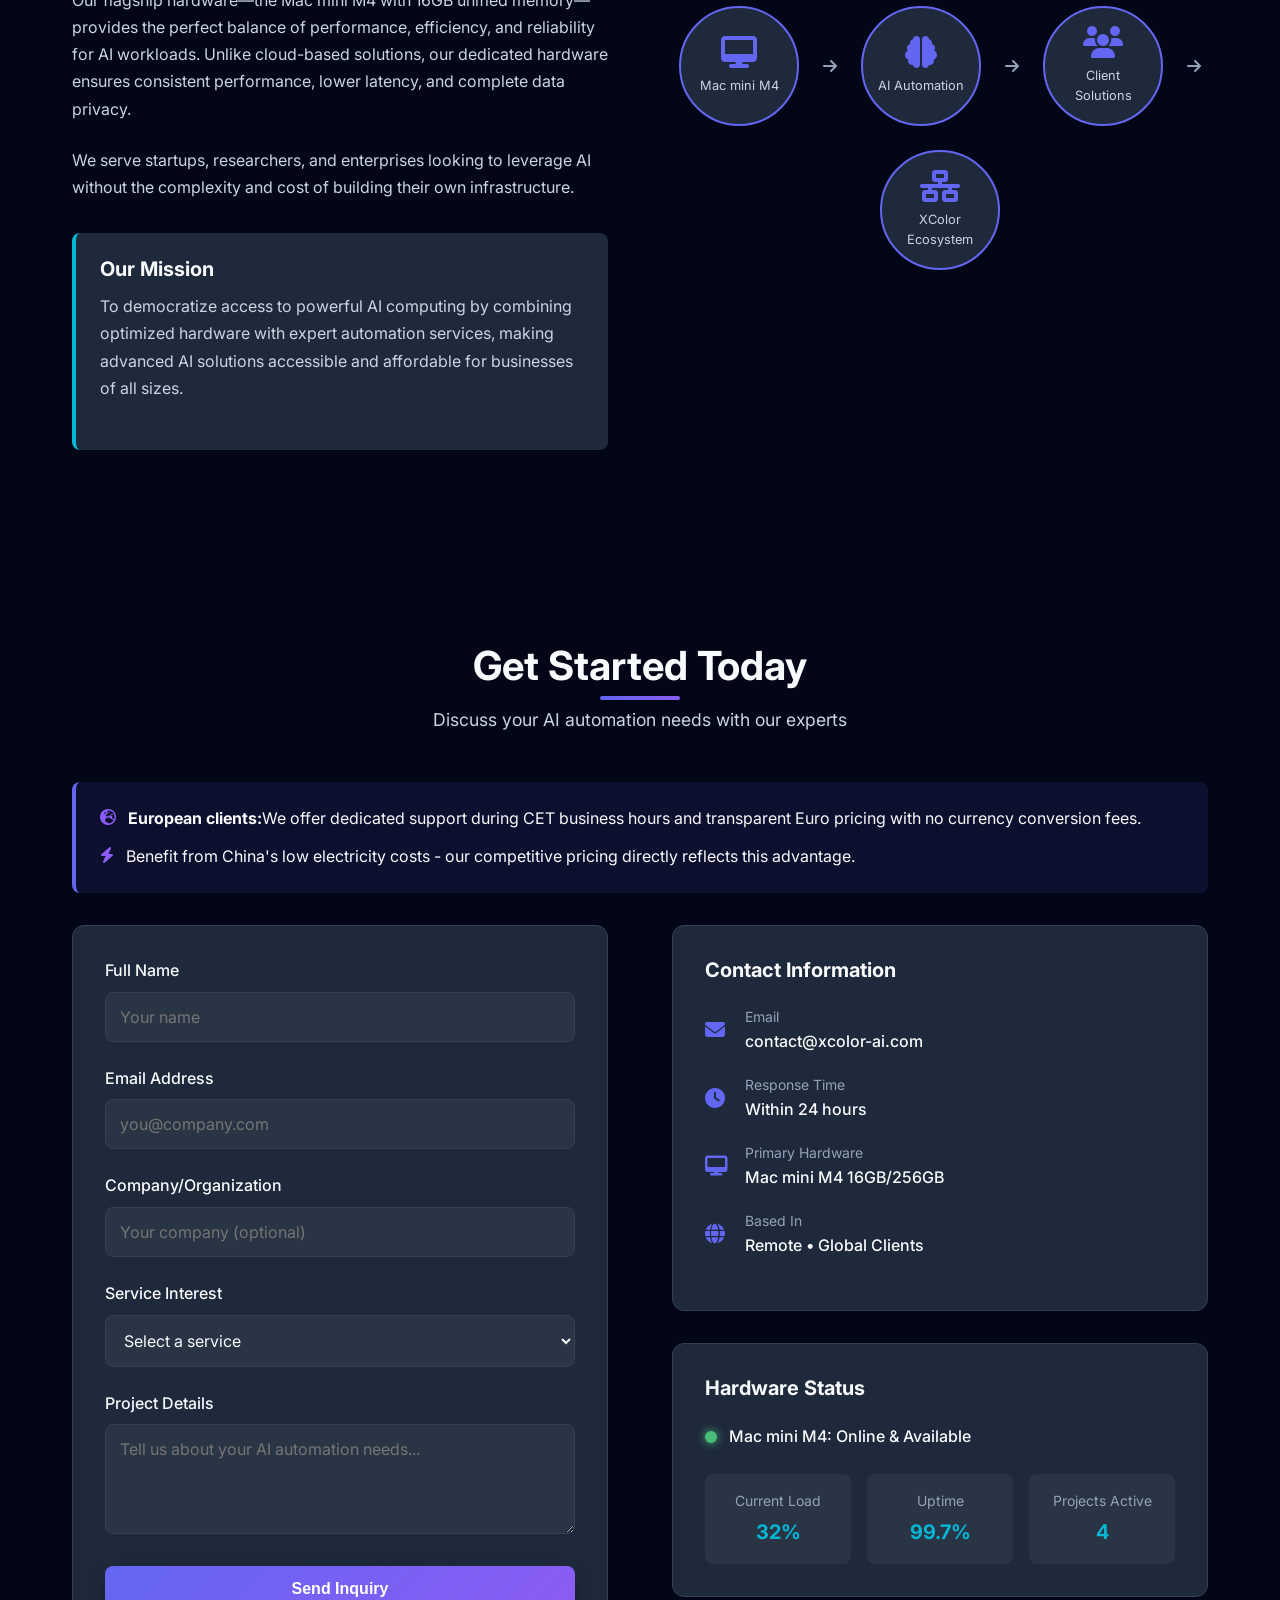
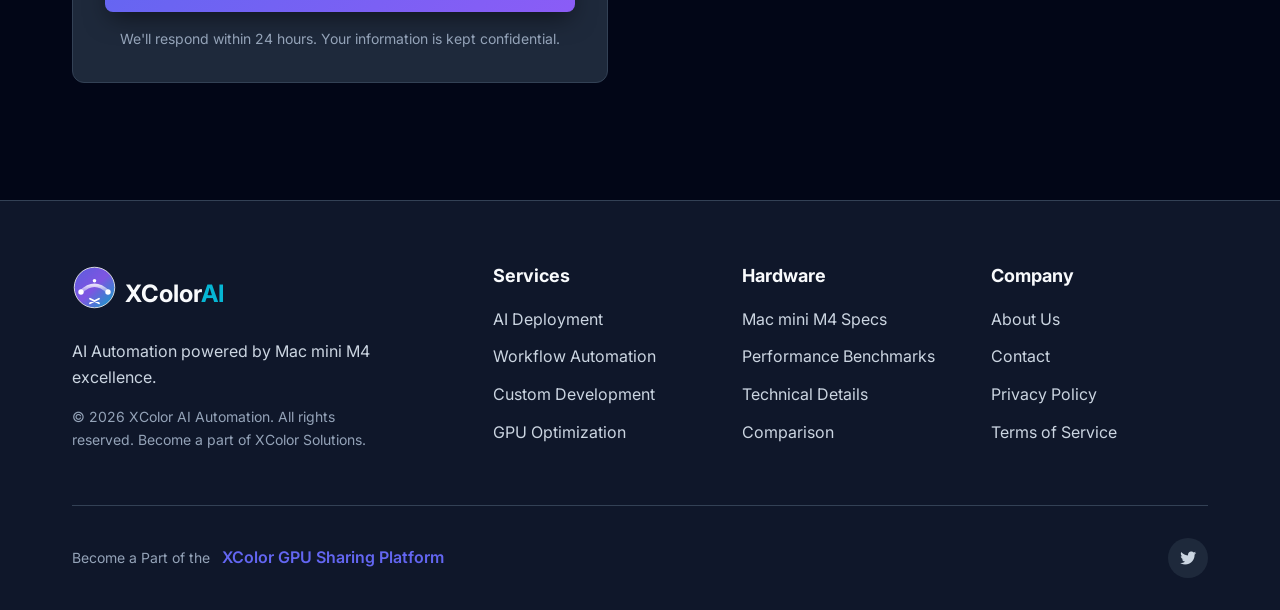
==== commit 7f192ce5: "ui change in services section" ====
--- a/index.html
+++ b/index.html
@@ -222,6 +222,20 @@
                 </div>
                 <div class="service-card">
                     <div class="service-icon">
+                        <i class="fa-solid fa-laptop-file"></i>
+                    </div>
+                    <h3 class="service-title">Asynchronous Computing</h3>
+                    <p class="service-desc">
+                        Upload a job -> download it later.
+                    </p>
+                    <ul class="service-list">
+                        <li>CI builds</li>
+                        <li>Video rendering</li>
+                        <li>Batch AI inference</li>
+                    </ul>
+                </div>
+                <div class="service-card">
+                    <div class="service-icon">
                         <i class="fas fa-cogs"></i>
                     </div>
                     <h3 class="service-title">Workflow Automation</h3>
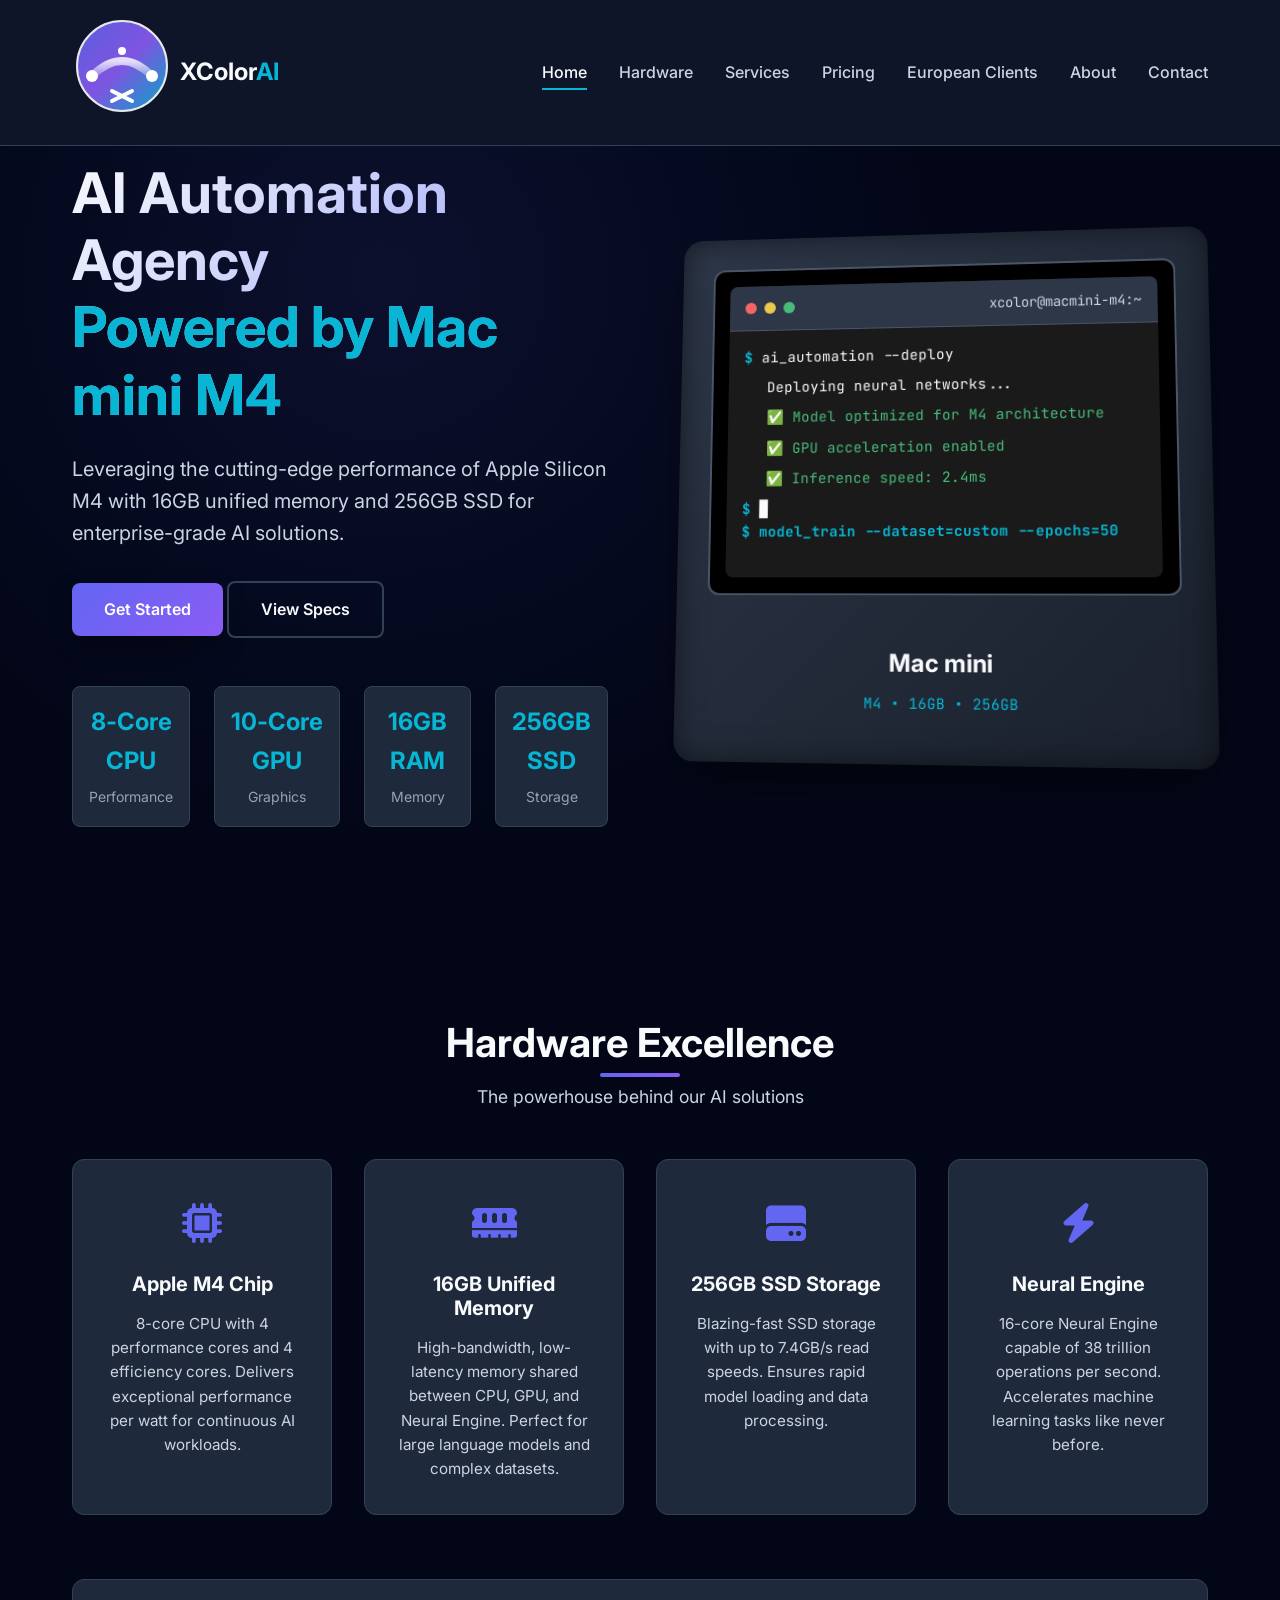
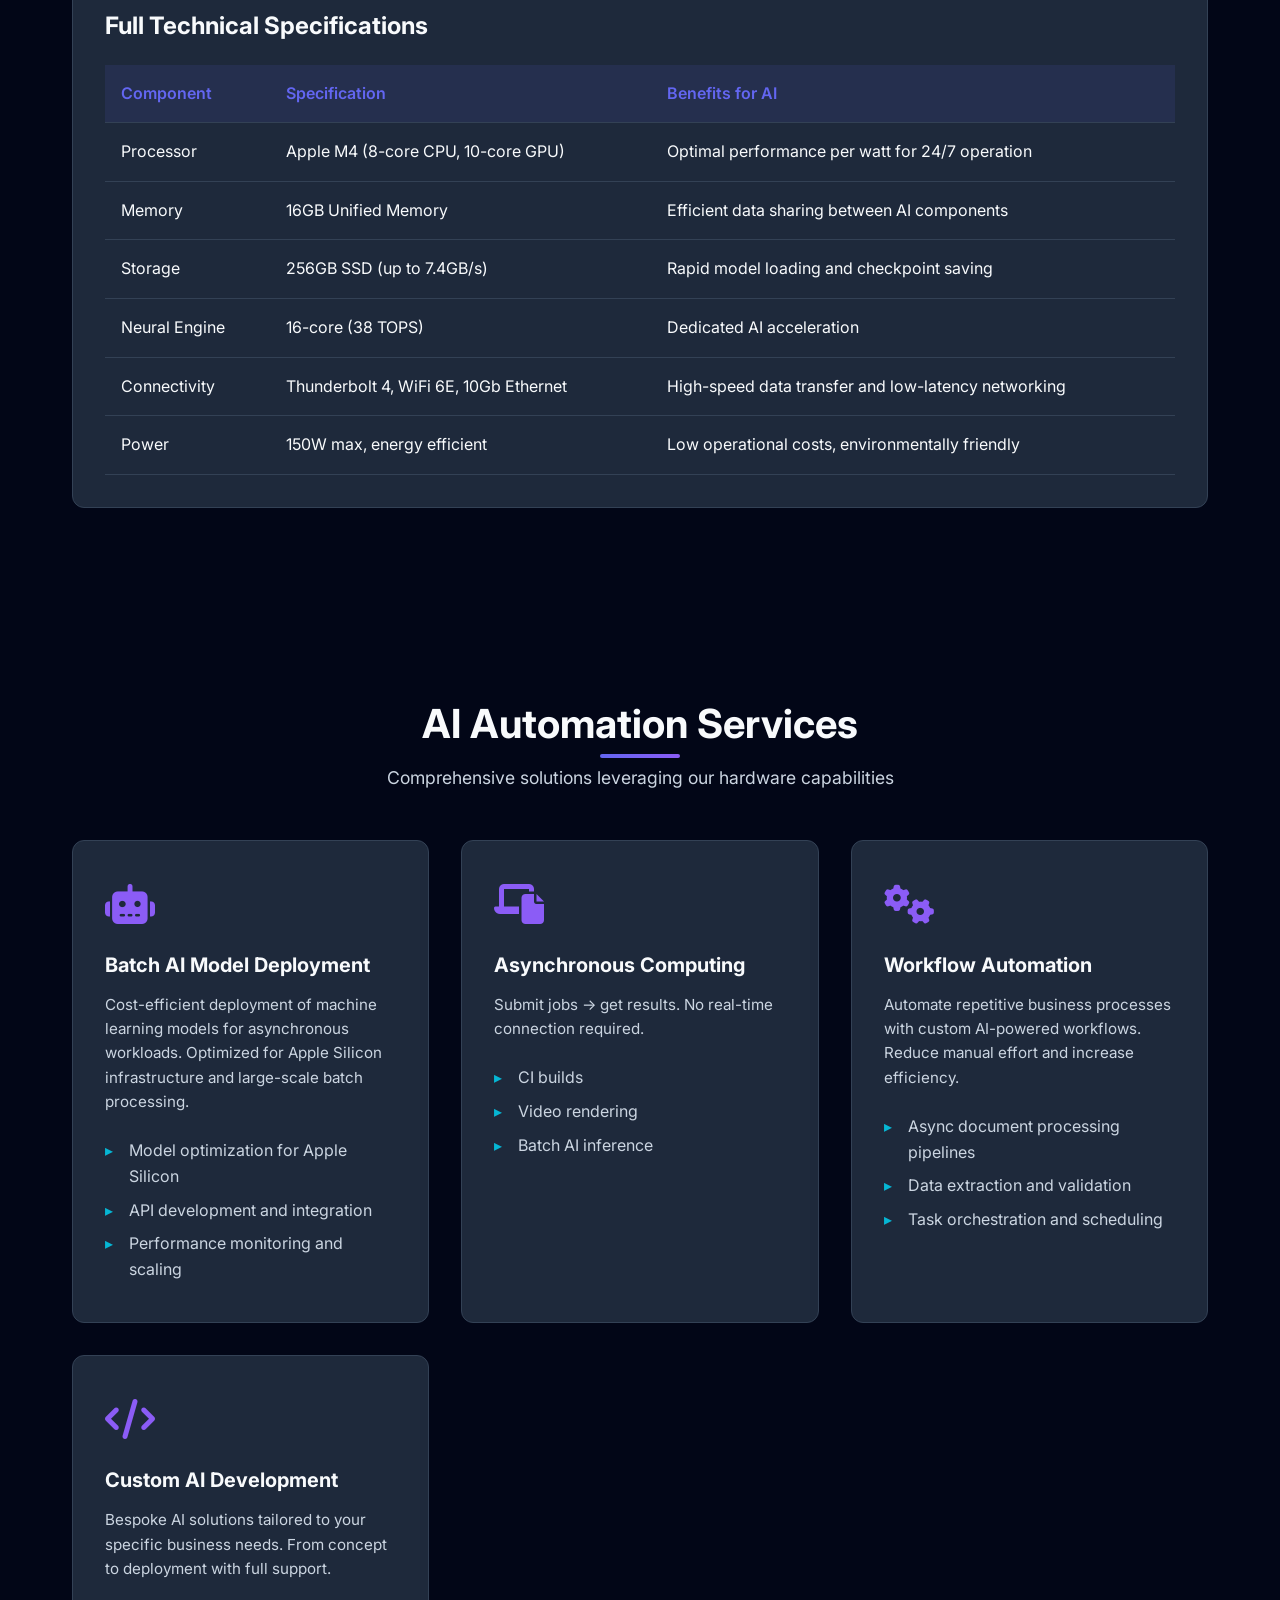
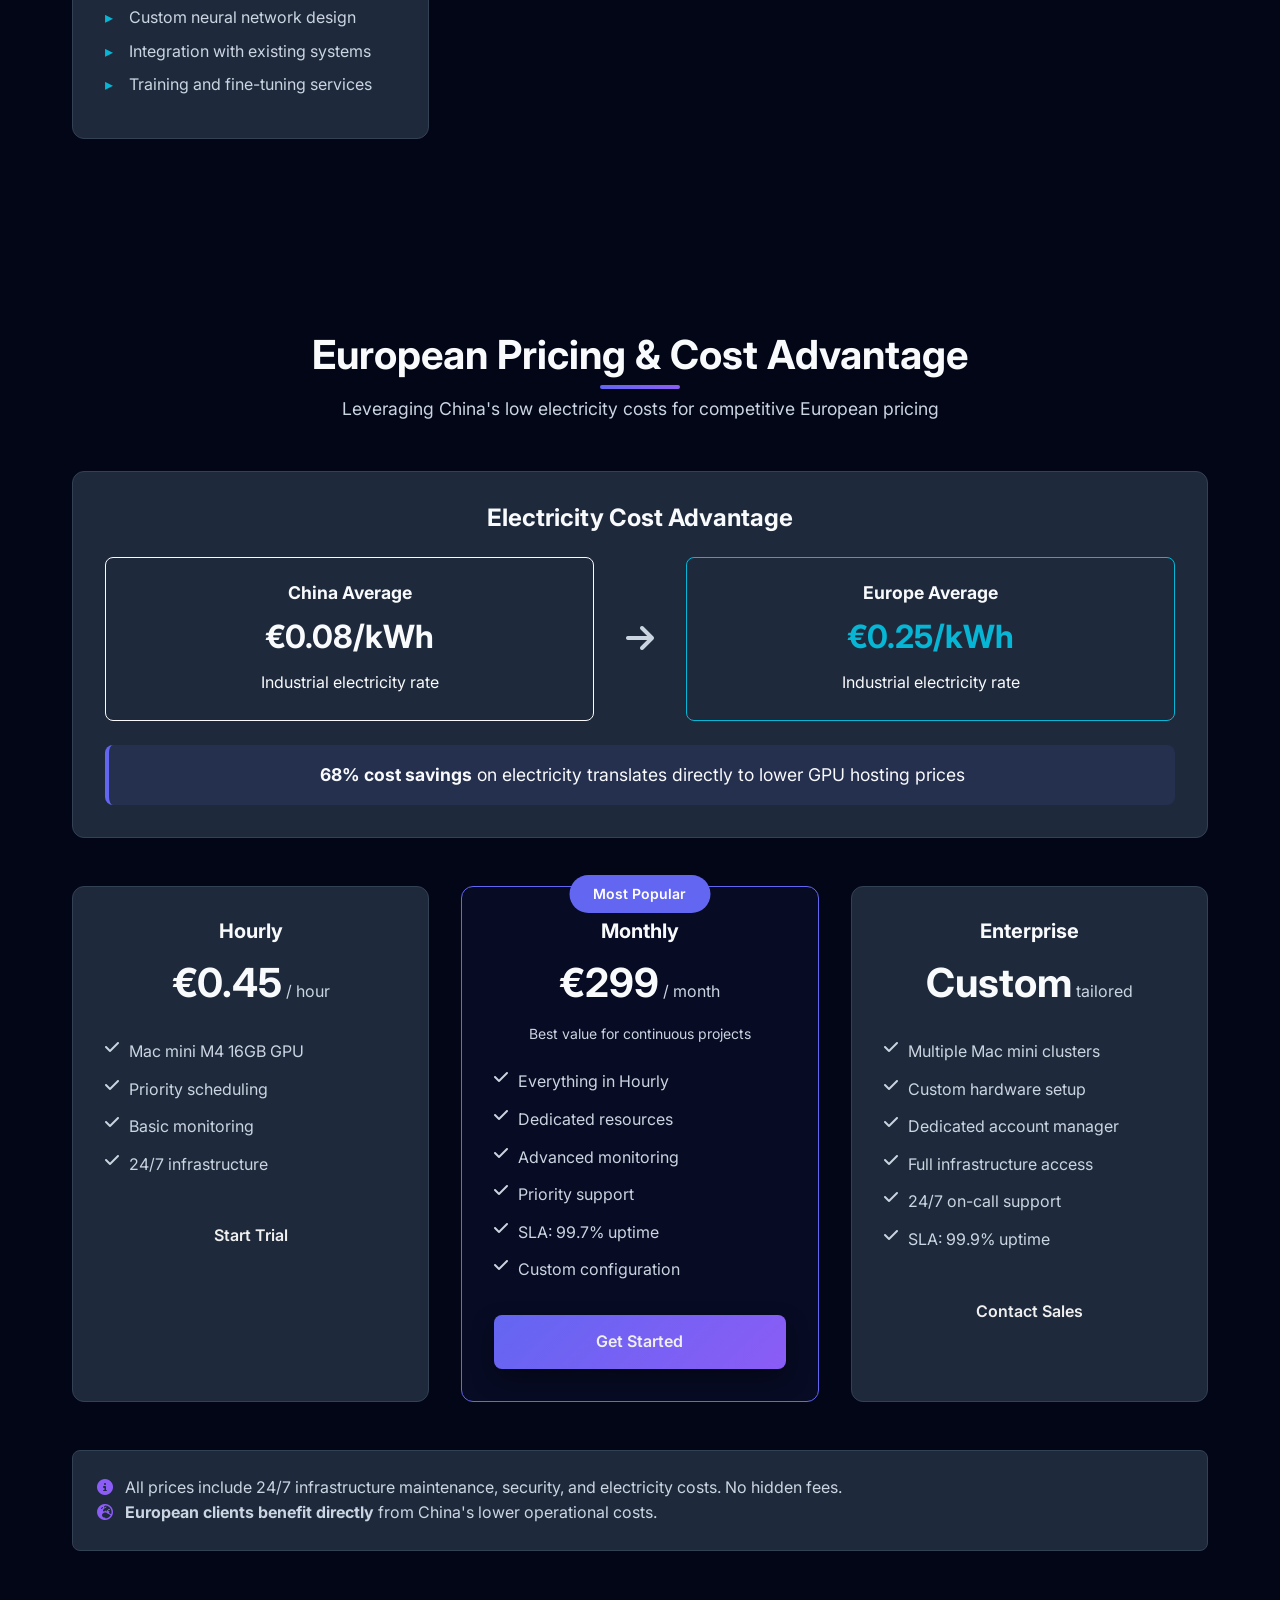
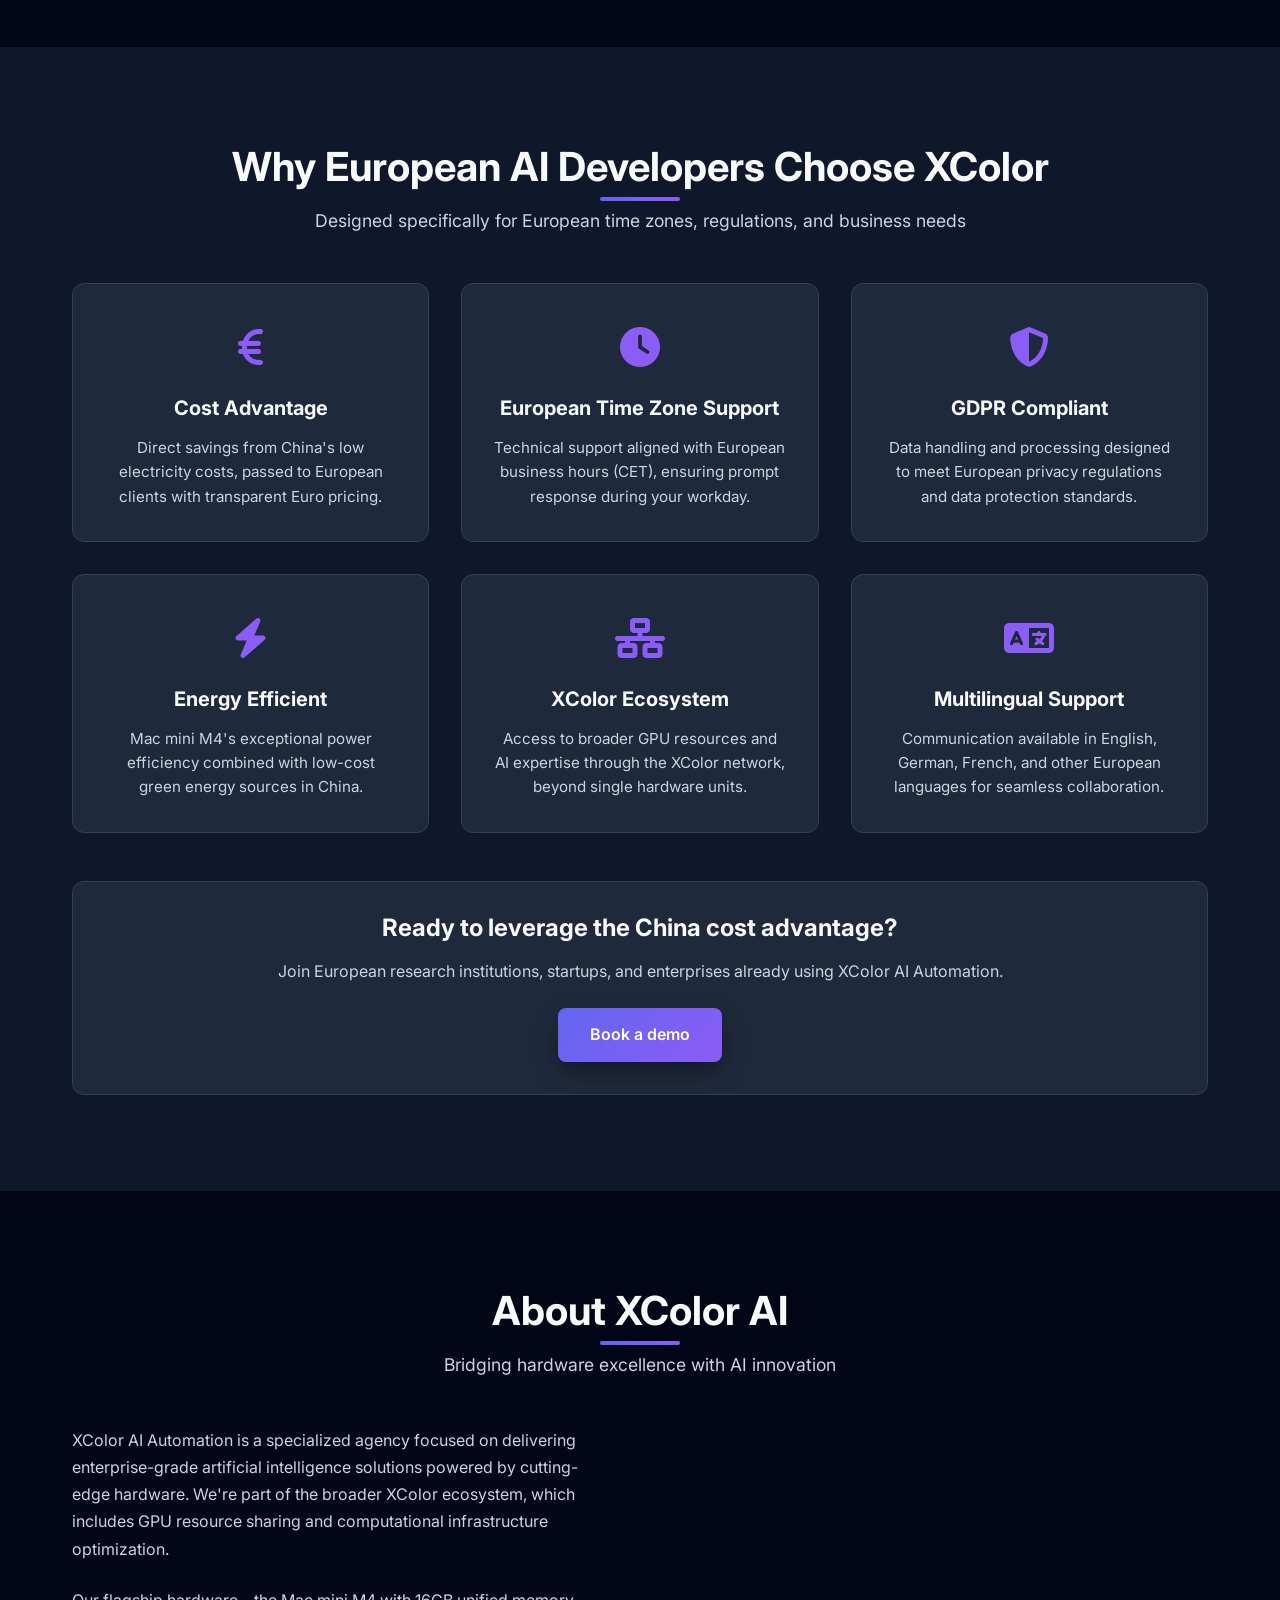
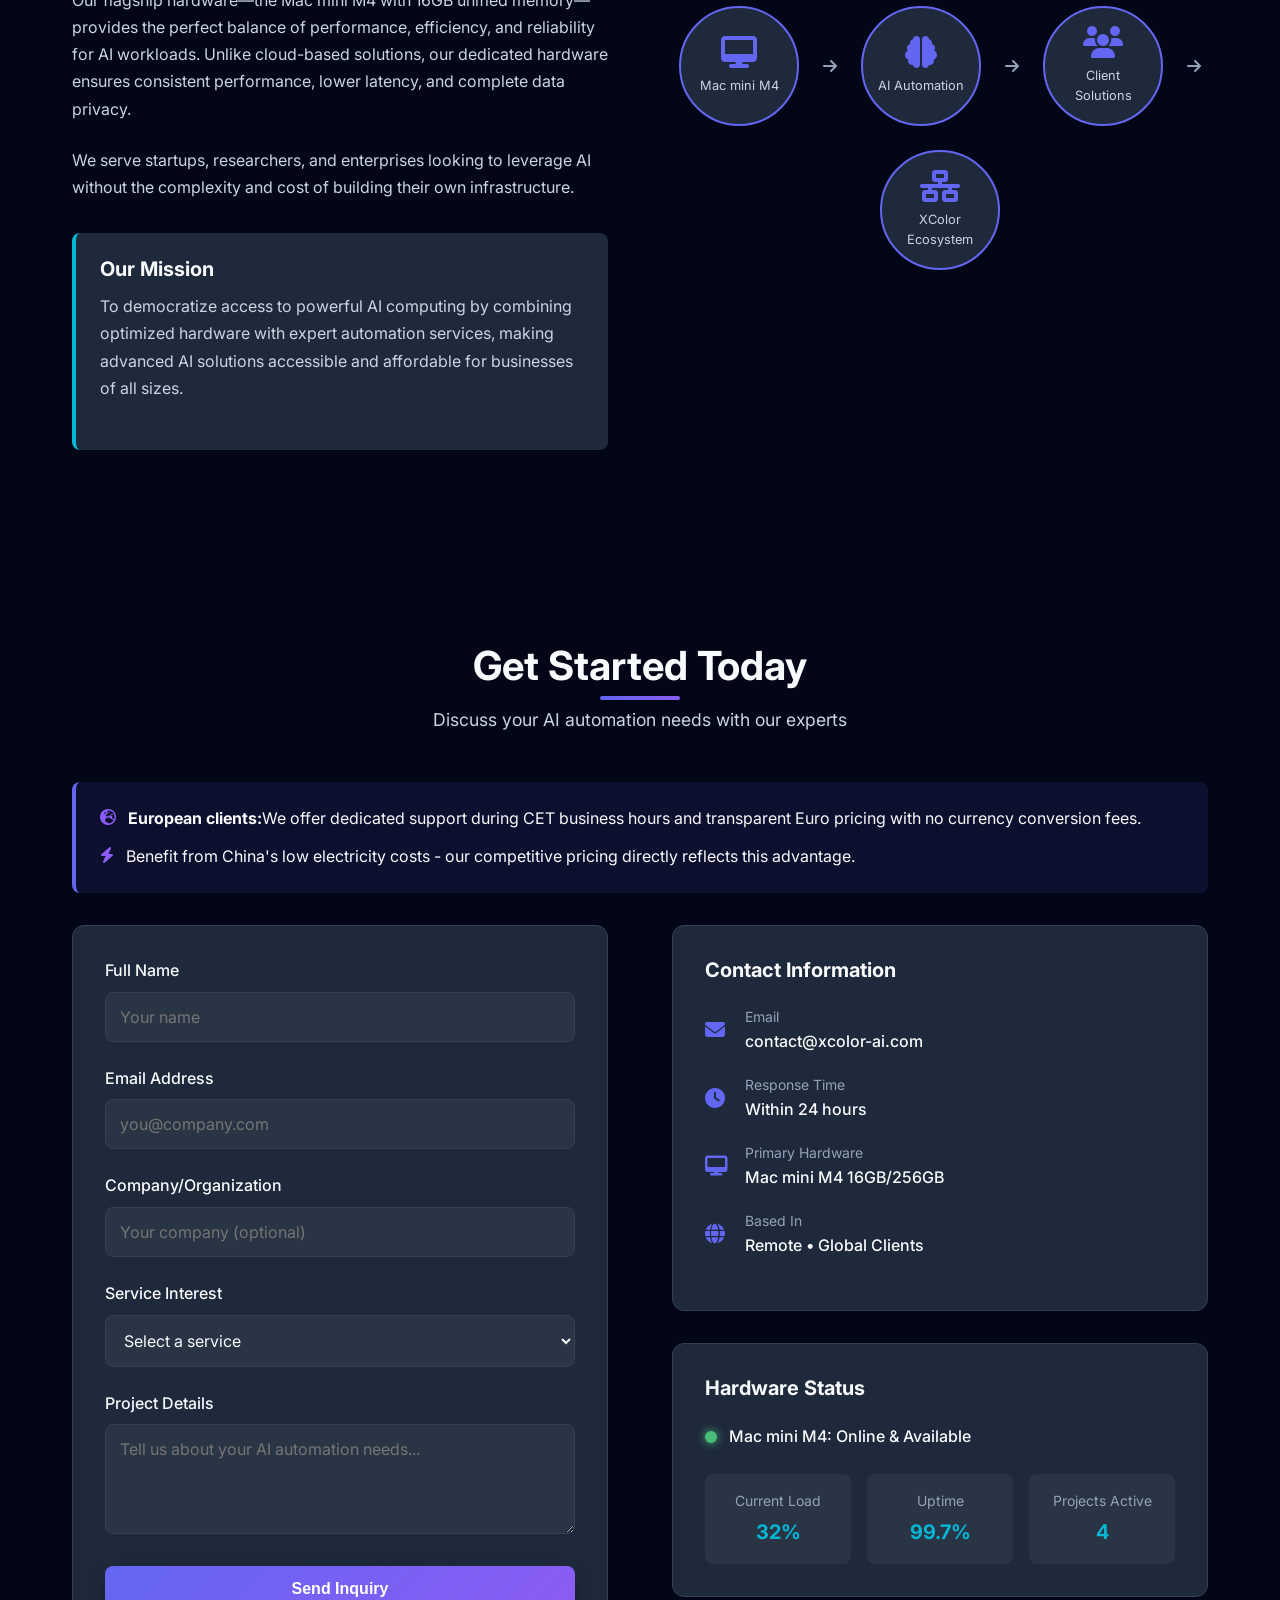
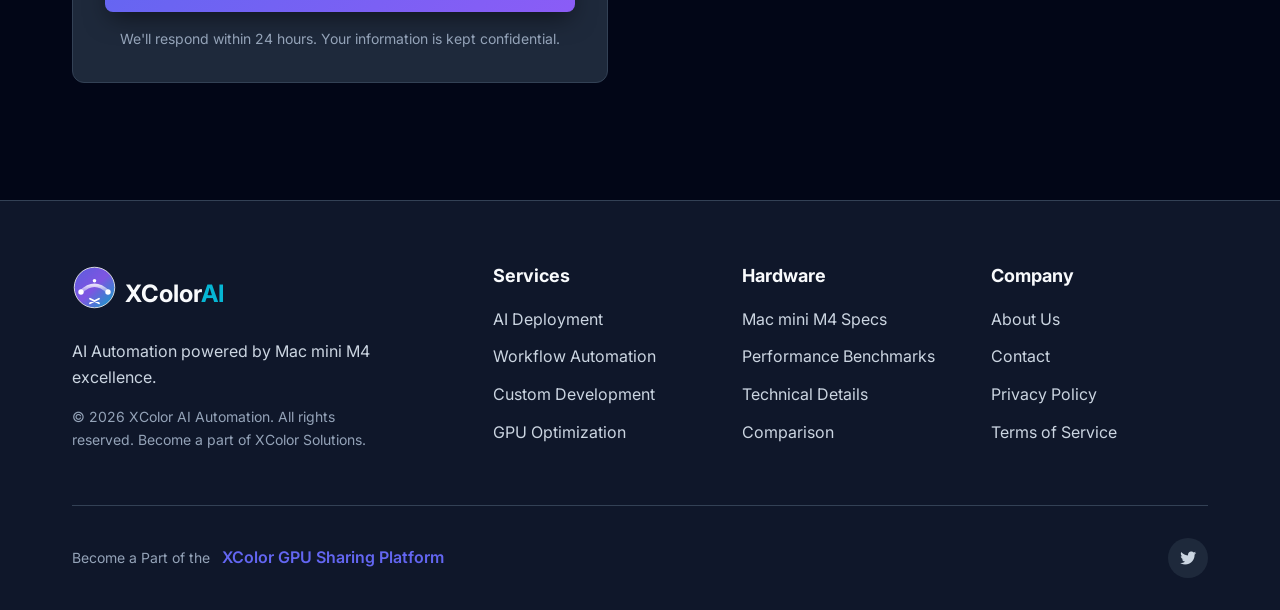
==== commit 7770b39a: "change services text" ====
--- a/index.html
+++ b/index.html
@@ -209,10 +209,10 @@
                     <div class="service-icon">
                         <i class="fas fa-robot"></i>
                     </div>
-                    <h3 class="service-title">AI Model Deployment</h3>
+                    <h3 class="service-title">Batch AI Model Deployment</h3>
                     <p class="service-desc">
-                        End-to-end deployment of machine learning models, from optimization to production.
-                        Specialized in LLMs, computer vision, and predictive analytics.
+                        Cost-efficient deployment of machine learning models for asynchronous workloads.
+                        Optimized for Apple Silicon infrastructure and large-scale batch processing.
                     </p>
                     <ul class="service-list">
                         <li>Model optimization for Apple Silicon</li>
@@ -226,7 +226,7 @@
                     </div>
                     <h3 class="service-title">Asynchronous Computing</h3>
                     <p class="service-desc">
-                        Upload a job -> download it later.
+                        Submit jobs → get results. No real-time connection required.
                     </p>
                     <ul class="service-list">
                         <li>CI builds</li>
@@ -244,7 +244,7 @@
                         Reduce manual effort and increase efficiency.
                     </p>
                     <ul class="service-list">
-                        <li>Document processing and analysis</li>
+                        <li>Async document processing pipelines</li>
                         <li>Data extraction and validation</li>
                         <li>Task orchestration and scheduling</li>
                     </ul>
@@ -262,21 +262,6 @@
                         <li>Custom neural network design</li>
                         <li>Integration with existing systems</li>
                         <li>Training and fine-tuning services</li>
-                    </ul>
-                </div>
-                <div class="service-card">
-                    <div class="service-icon">
-                        <i class="fas fa-server"></i>
-                    </div>
-                    <h3 class="service-title">GPU Resource Optimization</h3>
-                    <p class="service-desc">
-                        Maximize your computational resources with our optimization expertise.
-                        Part of the XColor GPU sharing ecosystem.
-                    </p>
-                    <ul class="service-list">
-                        <li>Performance benchmarking</li>
-                        <li>Resource allocation strategies</li>
-                        <li>Cost optimization analysis</li>
                     </ul>
                 </div>
             </div>
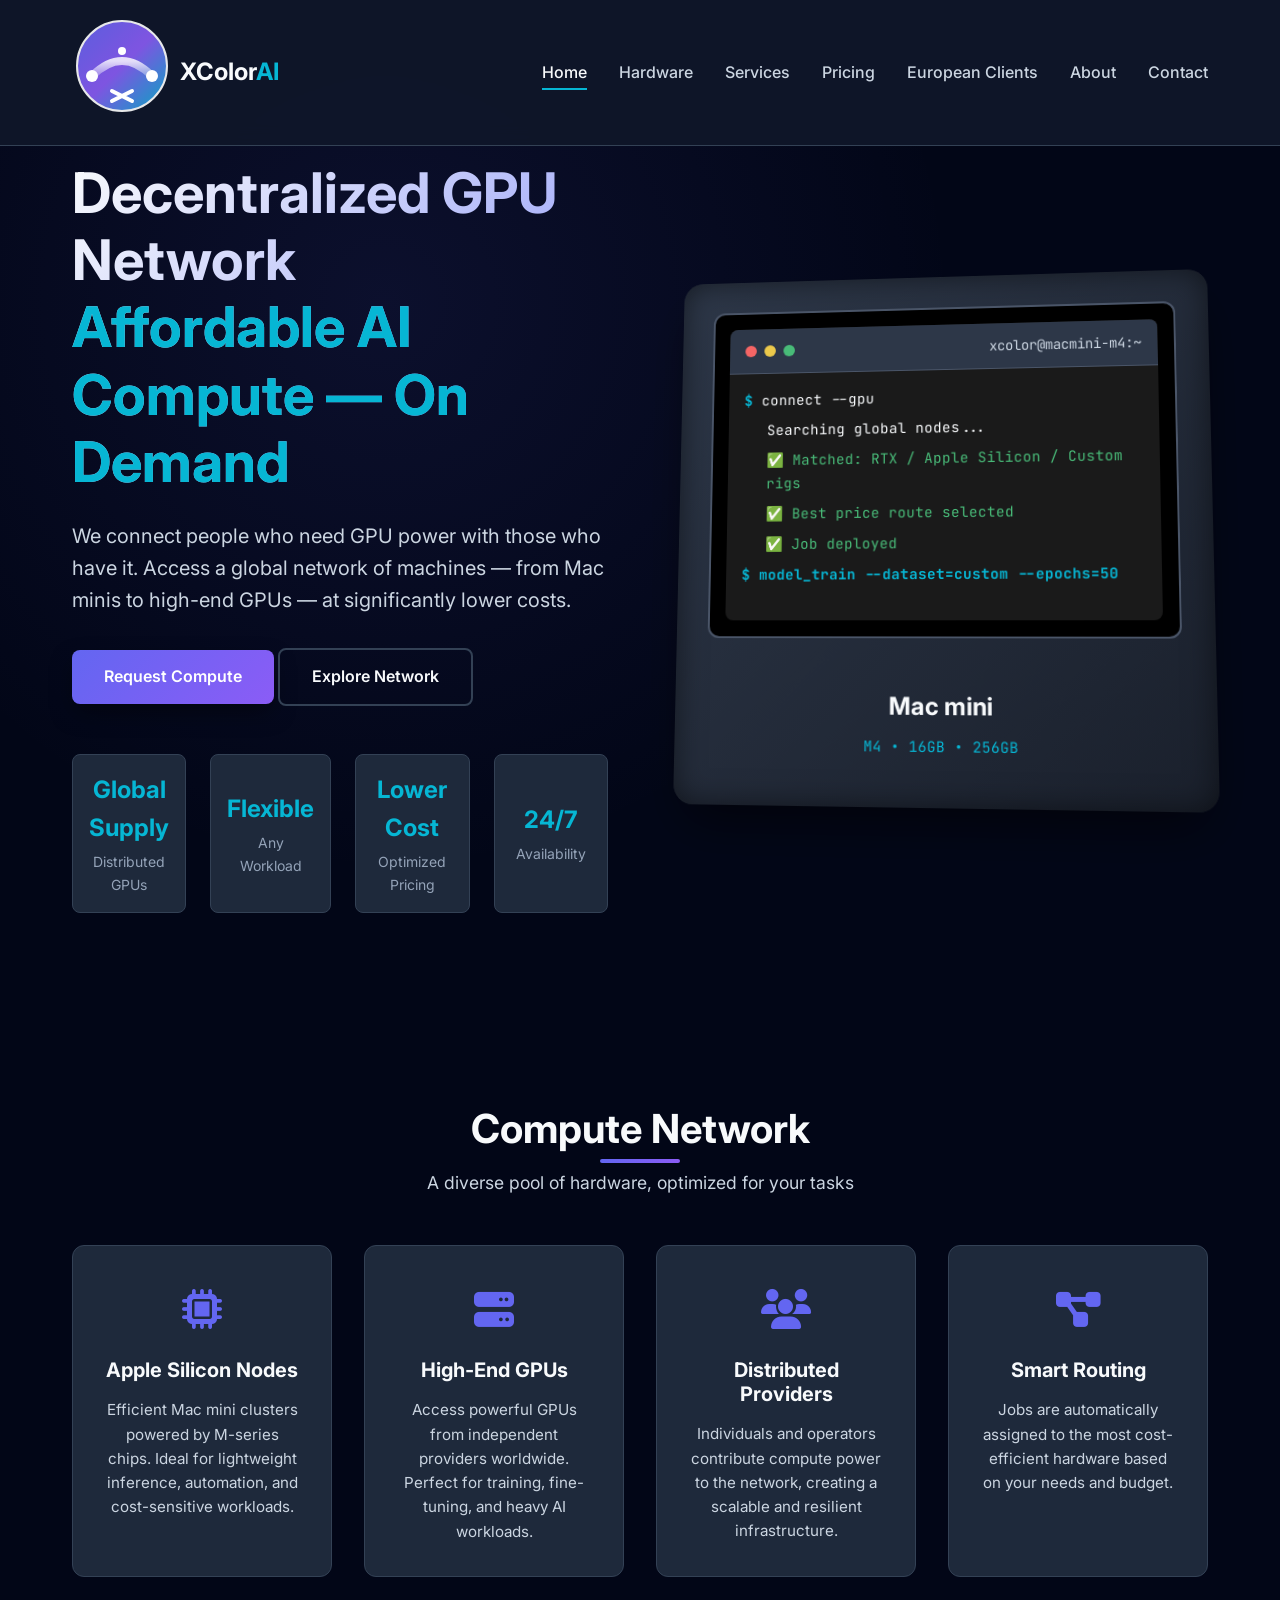
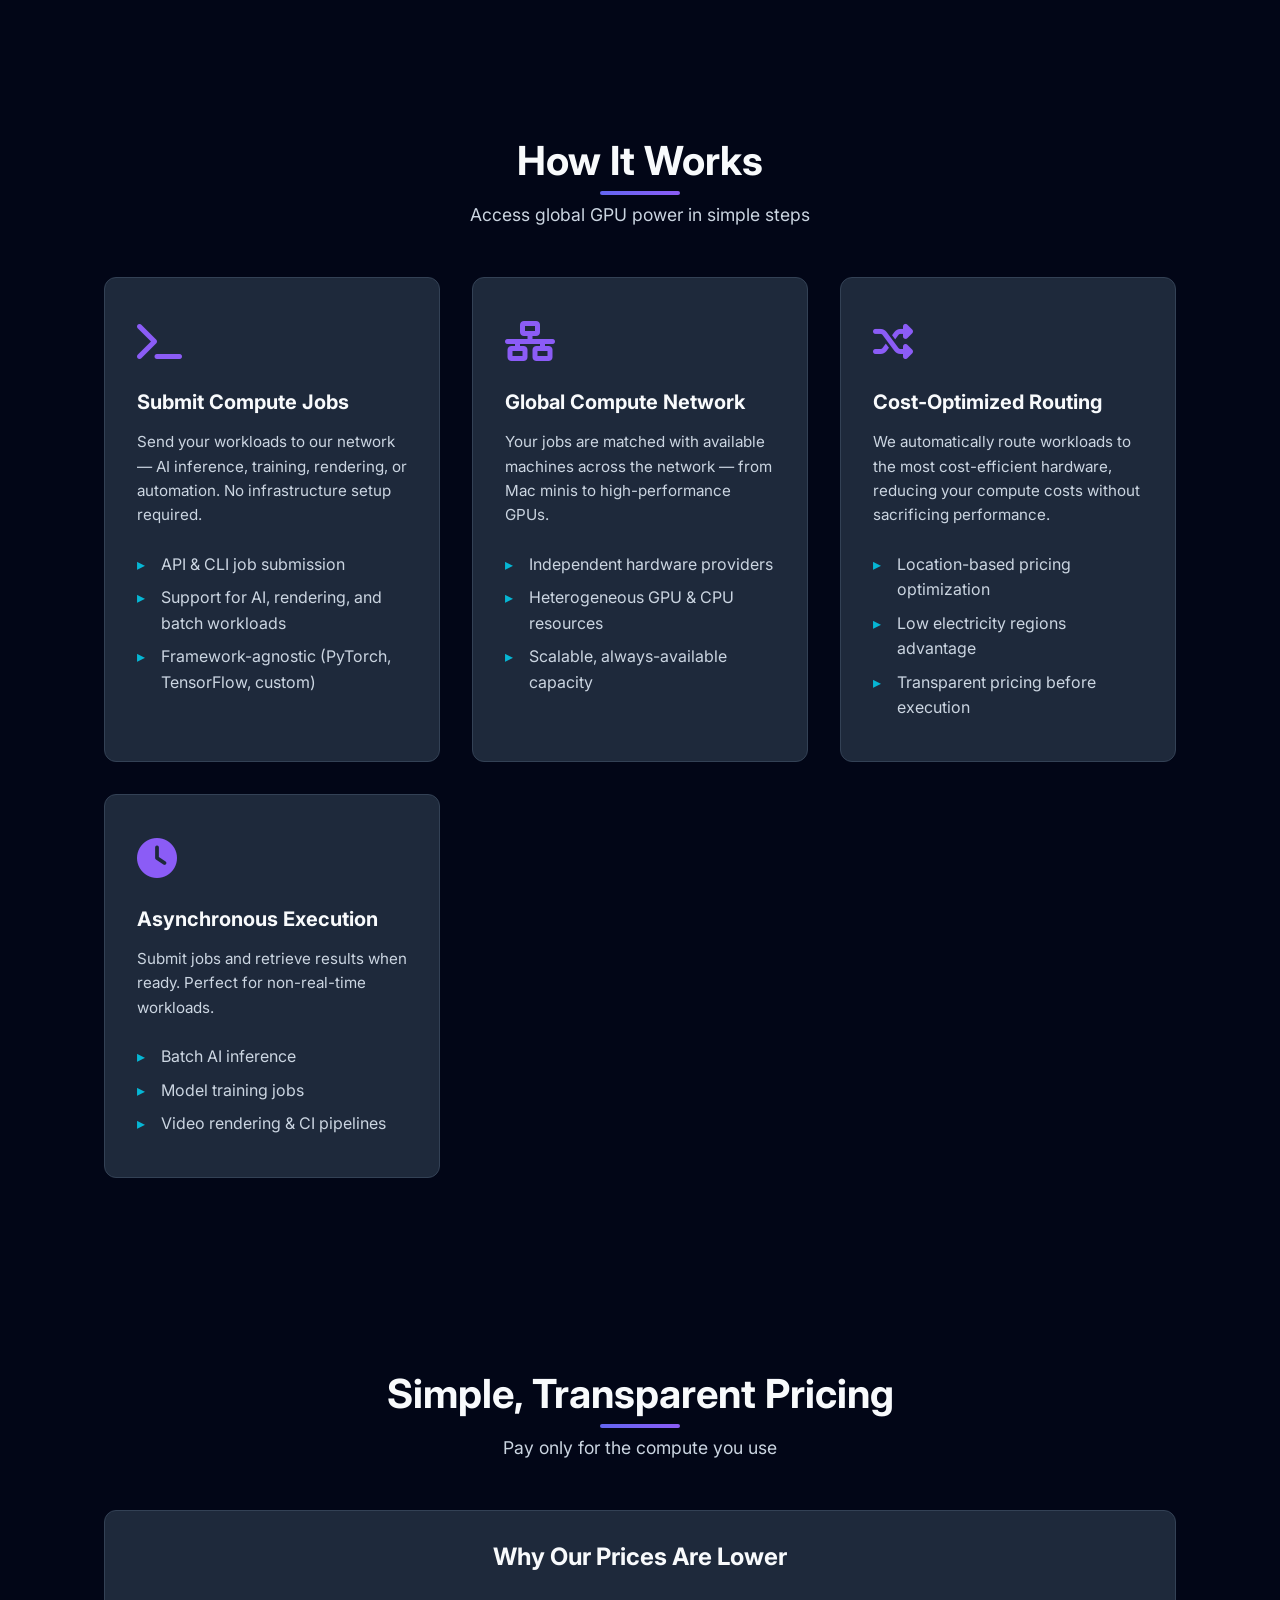
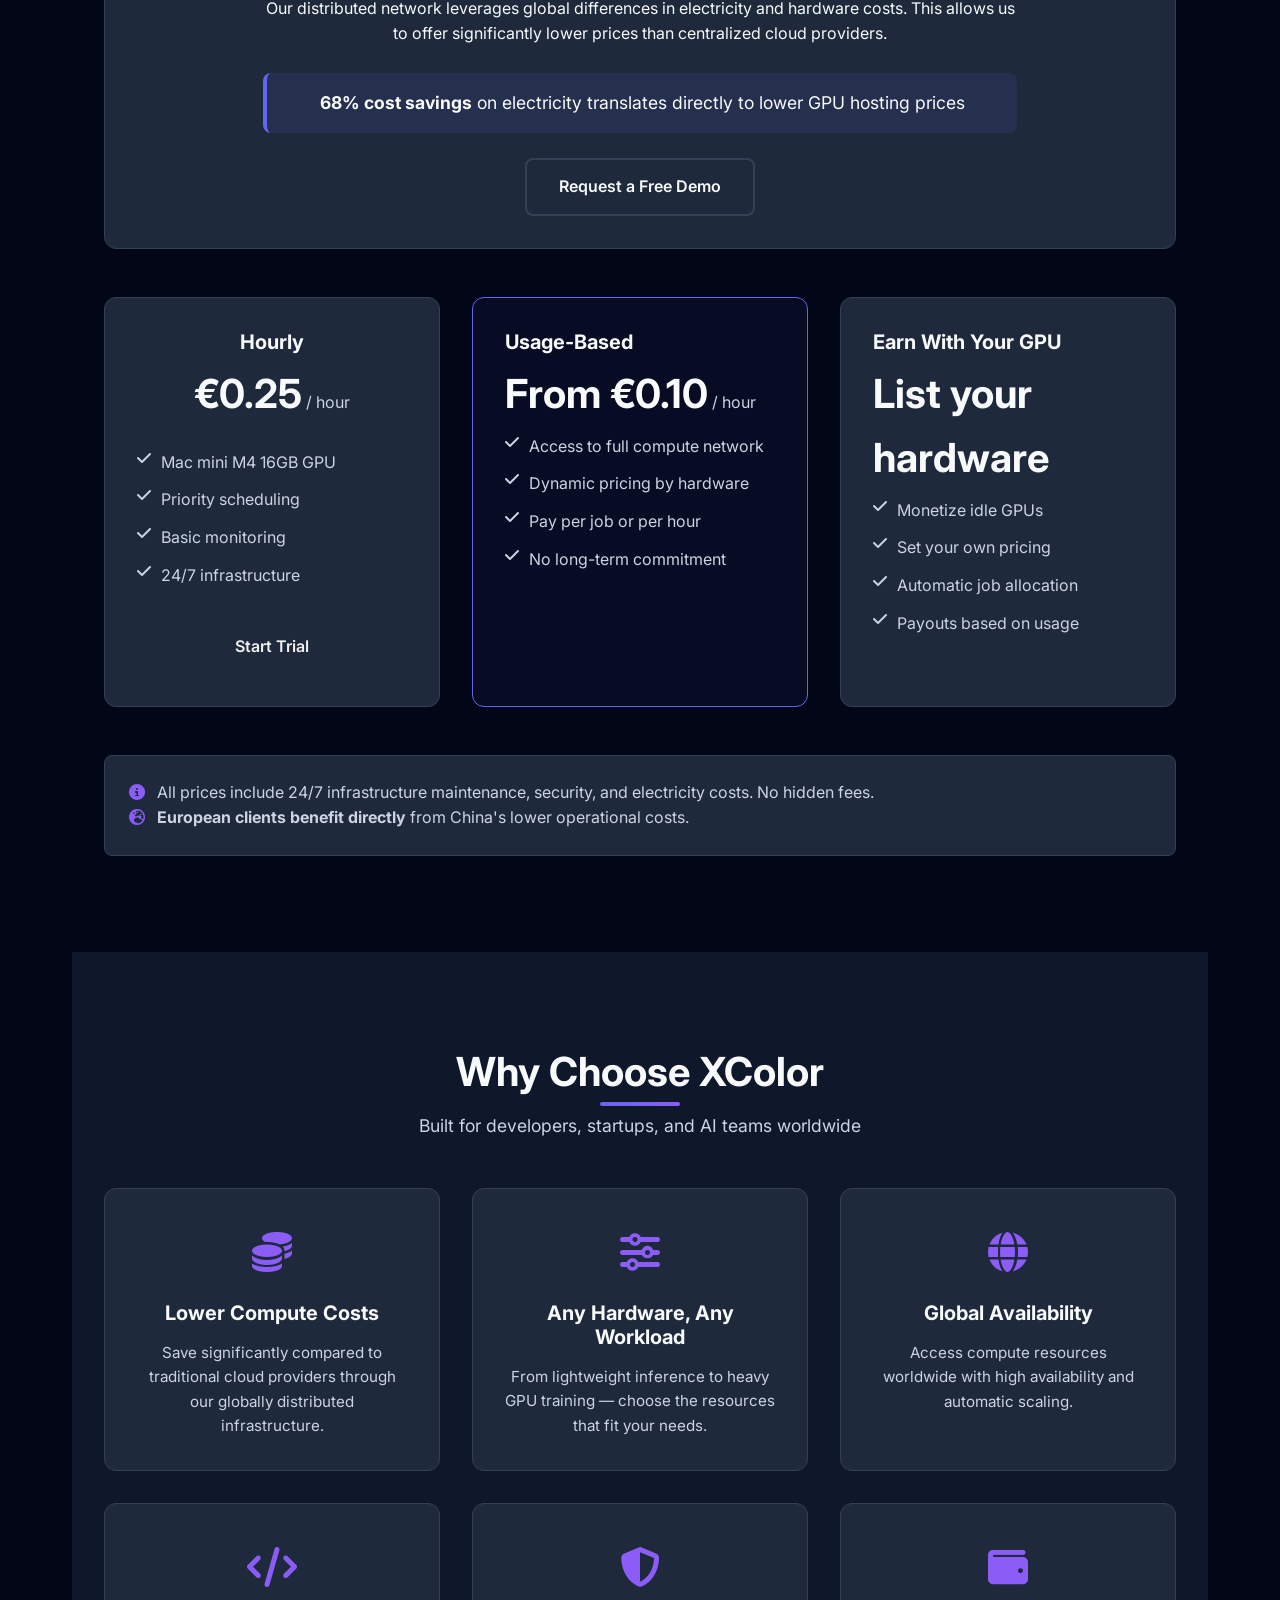
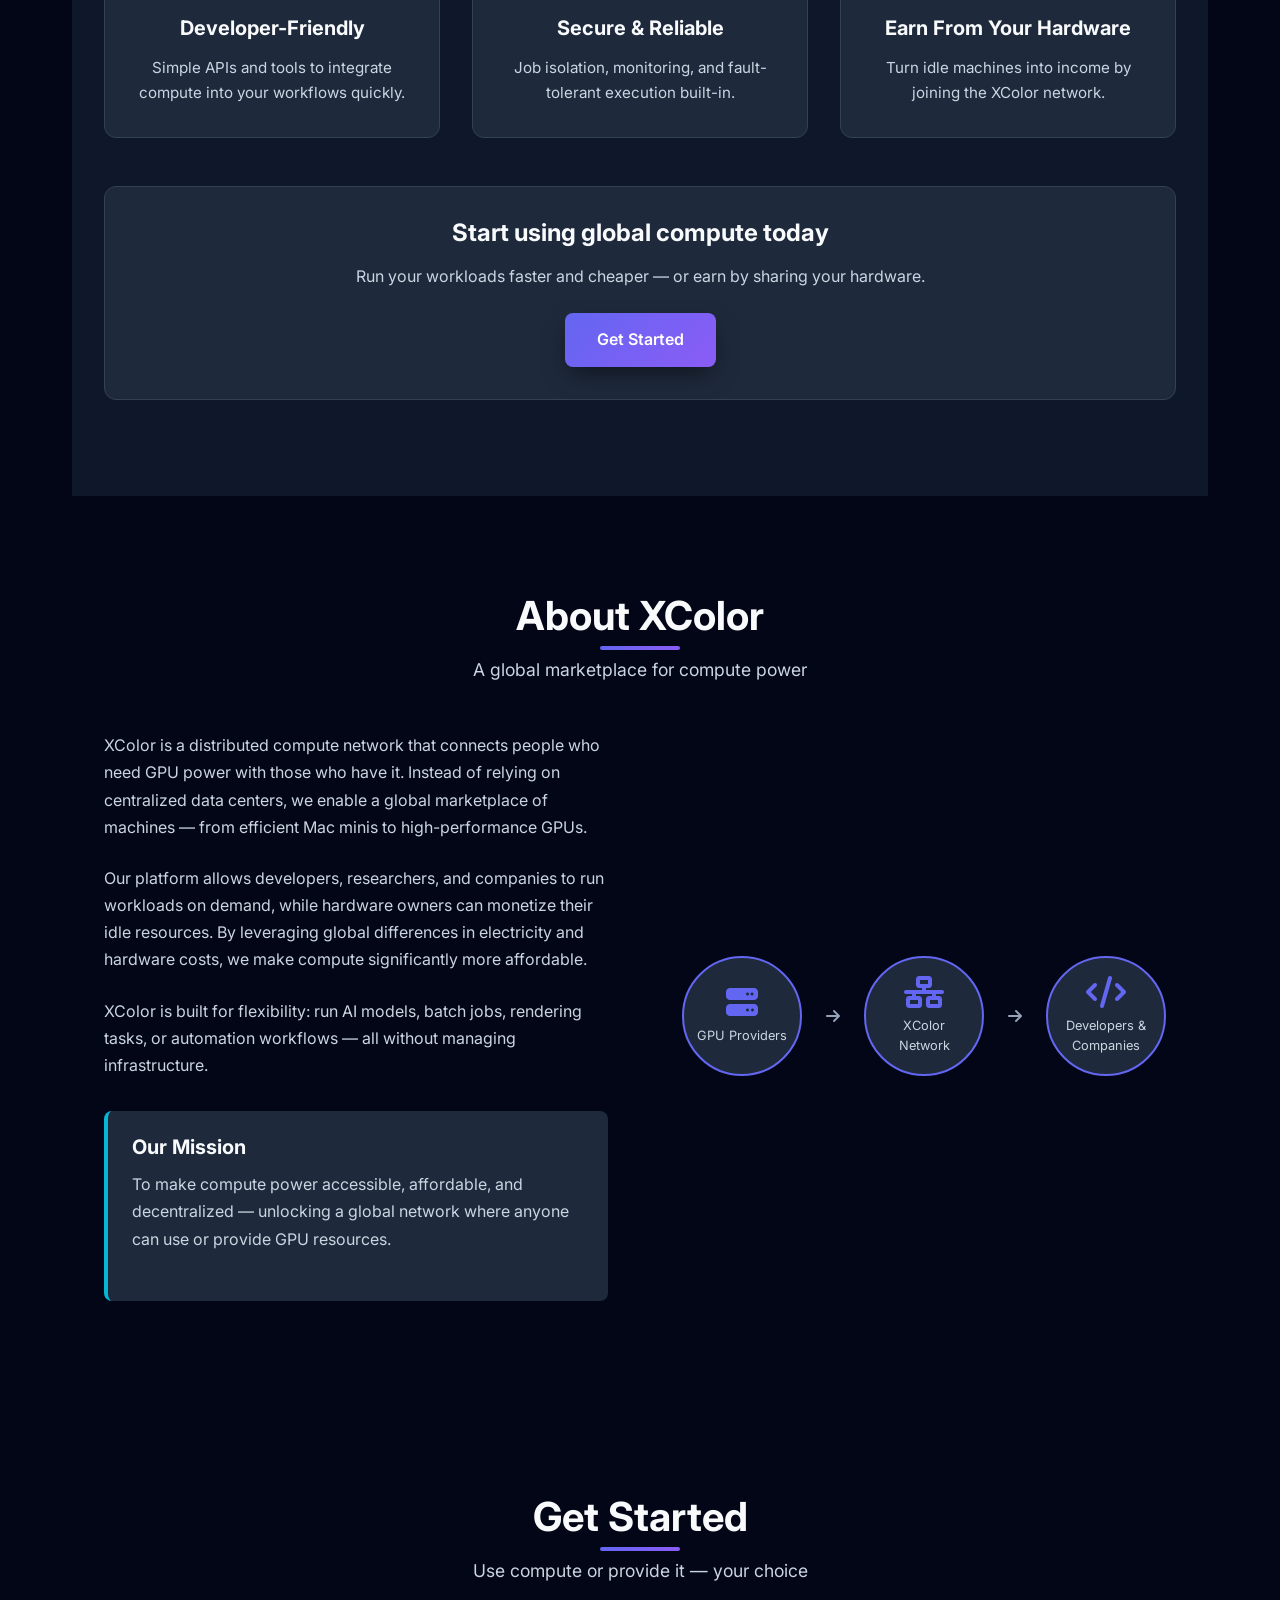
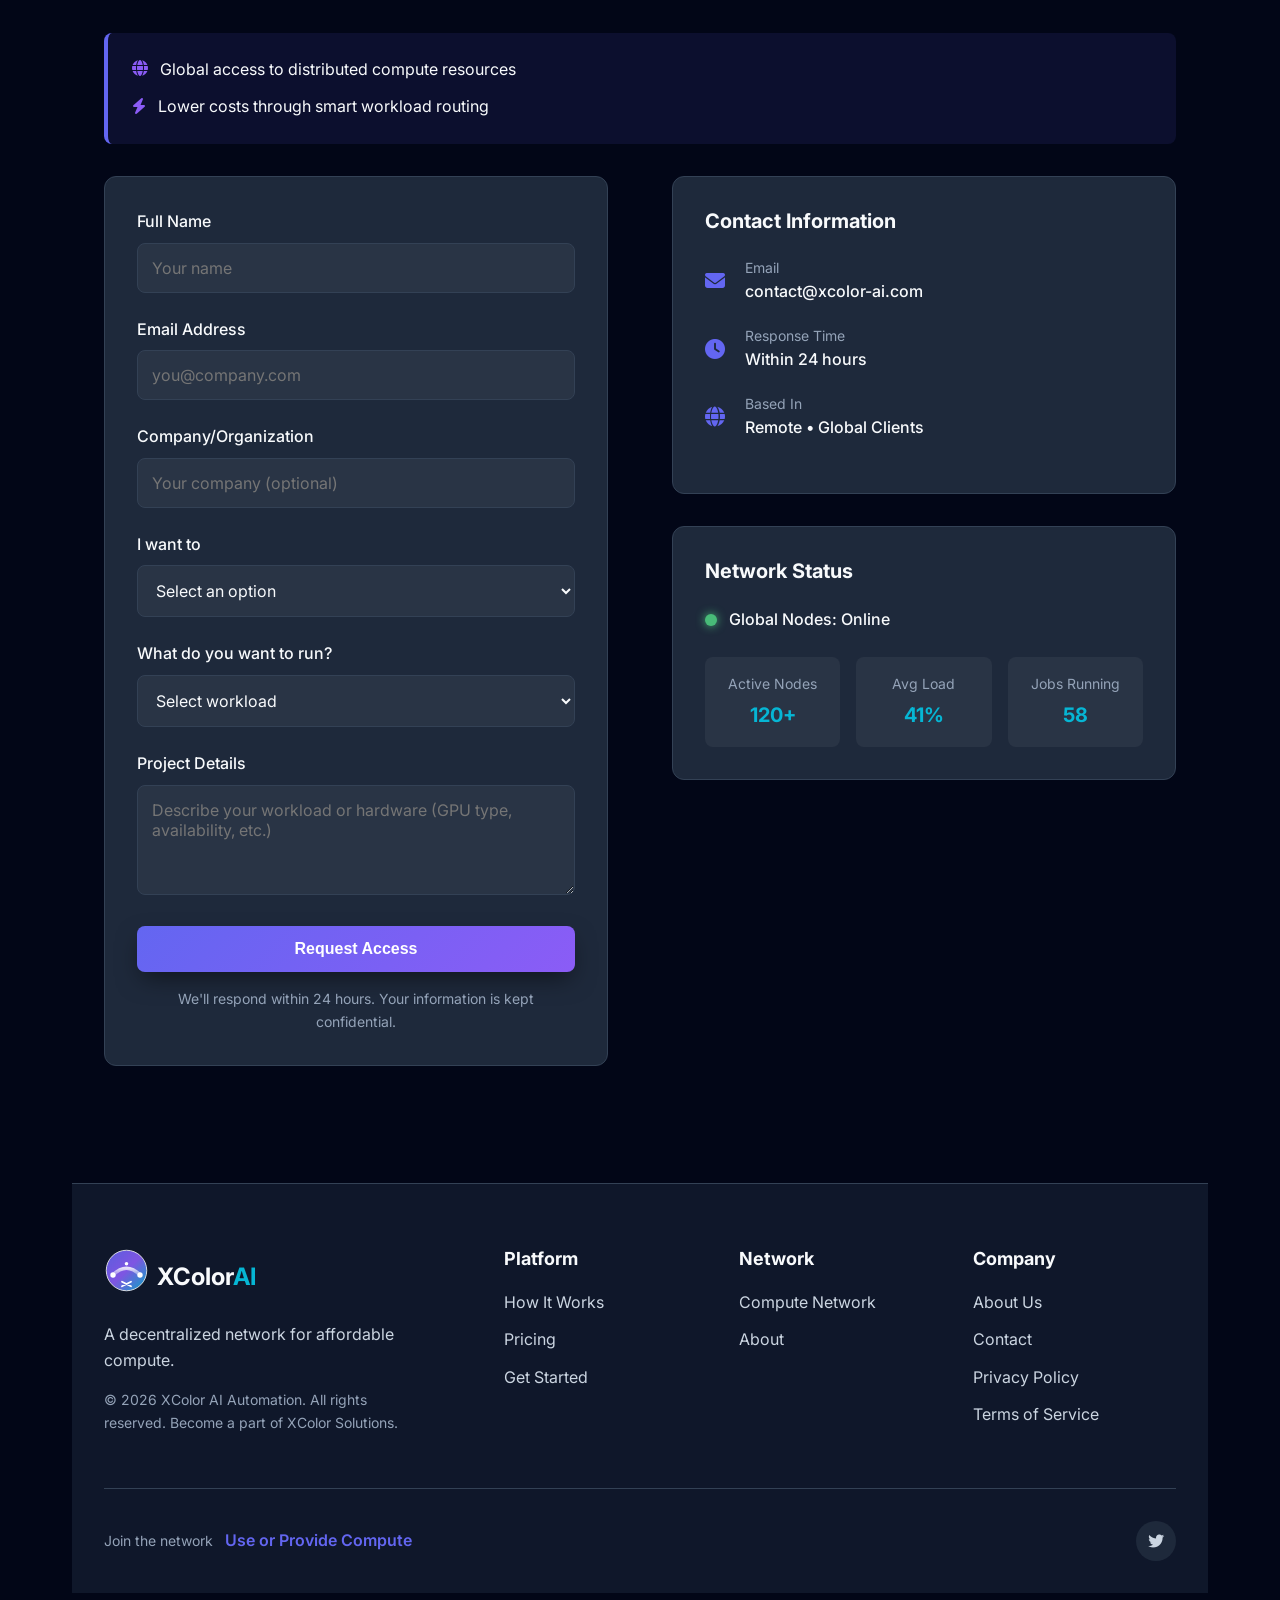
==== commit 1a67b884: "big content changes" ====
--- a/index.html
+++ b/index.html
@@ -42,32 +42,34 @@
         <div class="container hero-container">
             <div class="hero-content">
                 <h1 class="hero-title">
-                    AI Automation Agency<br>
-                    <span class="hero-highlight">Powered by Mac mini M4</span>
+                    Decentralized GPU Network<br>
+                    <span class="hero-highlight">Affordable AI Compute — On Demand</span>
                 </h1>
                 <p class="hero-subtitle">
-                    Leveraging the cutting-edge performance of Apple Silicon M4 with 16GB unified memory and 256GB SSD for enterprise-grade AI solutions.
+                    We connect people who need GPU power with those who have it. 
+                    Access a global network of machines — from Mac minis to high-end GPUs — 
+                    at significantly lower costs.
                 </p>
                 <div class="hero-cta">
-                    <a href="#contact" class="btn btn-primary">Get Started</a>
-                    <a href="#hardware" class="btn btn-secondary">View Specs</a>
+                    <a href="#contact" class="btn btn-primary">Request Compute</a>
+                    <a href="#hardware" class="btn btn-secondary">Explore Network</a>
                 </div>
                 <div class="hero-stats">
                     <div class="stat">
-                        <span class="stat-number">8‑Core CPU</span>
-                        <span class="stat-label">Performance</span>
+                        <span class="stat-number">Global Supply</span>
+                        <span class="stat-label">Distributed GPUs</span>
                     </div>
                     <div class="stat">
-                        <span class="stat-number">10‑Core GPU</span>
-                        <span class="stat-label">Graphics</span>
+                        <span class="stat-number">Flexible</span>
+                        <span class="stat-label">Any Workload</span>
                     </div>
                     <div class="stat">
-                        <span class="stat-number">16GB RAM</span>
-                        <span class="stat-label">Memory</span>
+                        <span class="stat-number">Lower Cost</span>
+                        <span class="stat-label">Optimized Pricing</span>
                     </div>
                     <div class="stat">
-                        <span class="stat-number">256GB SSD</span>
-                        <span class="stat-label">Storage</span>
+                        <span class="stat-number">24/7</span>
+                        <span class="stat-label">Availability</span>
                     </div>
                 </div>
             </div>
@@ -86,12 +88,11 @@
                                         <span class="terminal-title">xcolor@macmini-m4:~</span>
                                     </div>
                                     <div class="terminal-body">
-                                        <p><span class="prompt">$</span> ai_automation --deploy</p>
-                                        <p class="output">Deploying neural networks...</p>
-                                        <p class="output success">✅ Model optimized for M4 architecture</p>
-                                        <p class="output success">✅ GPU acceleration enabled</p>
-                                        <p class="output success">✅ Inference speed: 2.4ms</p>
-                                        <p><span class="prompt">$</span> <span class="cursor">█</span></p>
+                                        <p><span class="prompt">$</span> connect --gpu</p>
+                                        <p class="output">Searching global nodes...</p>
+                                        <p class="output success">✅ Matched: RTX / Apple Silicon / Custom rigs</p>
+                                        <p class="output success">✅ Best price route selected</p>
+                                        <p class="output success">✅ Job deployed</p>
                                     </div>
                                 </div>
                             </div>
@@ -109,53 +110,53 @@
     <!-- Hardware Section -->
     <section class="section hardware-section" id="hardware">
         <div class="container">
-            <h2 class="section-title">Hardware Excellence</h2>
-            <p class="section-subtitle">The powerhouse behind our AI solutions</p>
+            <h2 class="section-title">Compute Network</h2>
+            <p class="section-subtitle">A diverse pool of hardware, optimized for your tasks</p>
             
             <div class="hardware-grid">
                 <div class="hardware-card">
                     <div class="hardware-icon">
                         <i class="fas fa-microchip"></i>
                     </div>
-                    <h3 class="hardware-title">Apple M4 Chip</h3>
+                    <h3 class="hardware-title">Apple Silicon Nodes</h3>
                     <p class="hardware-desc">
-                        8-core CPU with 4 performance cores and 4 efficiency cores. 
-                        Delivers exceptional performance per watt for continuous AI workloads.
+                        Efficient Mac mini clusters powered by M-series chips.
+                        Ideal for lightweight inference, automation, and cost-sensitive workloads.
                     </p>
                 </div>
                 <div class="hardware-card">
                     <div class="hardware-icon">
-                        <i class="fas fa-memory"></i>
-                    </div>
-                    <h3 class="hardware-title">16GB Unified Memory</h3>
+                        <i class="fas fa-server"></i>
+                    </div>
+                    <h3 class="hardware-title">High-End GPUs</h3>
                     <p class="hardware-desc">
-                        High-bandwidth, low-latency memory shared between CPU, GPU, and Neural Engine.
-                        Perfect for large language models and complex datasets.
+                        Access powerful GPUs from independent providers worldwide.
+                        Perfect for training, fine-tuning, and heavy AI workloads.
                     </p>
                 </div>
                 <div class="hardware-card">
                     <div class="hardware-icon">
-                        <i class="fas fa-hdd"></i>
-                    </div>
-                    <h3 class="hardware-title">256GB SSD Storage</h3>
+                        <i class="fas fa-users"></i>
+                    </div>
+                    <h3 class="hardware-title">Distributed Providers</h3>
                     <p class="hardware-desc">
-                        Blazing-fast SSD storage with up to 7.4GB/s read speeds.
-                        Ensures rapid model loading and data processing.
+                        Individuals and operators contribute compute power to the network,
+                        creating a scalable and resilient infrastructure.
                     </p>
                 </div>
                 <div class="hardware-card">
                     <div class="hardware-icon">
-                        <i class="fas fa-bolt"></i>
-                    </div>
-                    <h3 class="hardware-title">Neural Engine</h3>
+                        <i class="fas fa-diagram-project"></i>
+                    </div>
+                    <h3 class="hardware-title">Smart Routing</h3>
                     <p class="hardware-desc">
-                        16-core Neural Engine capable of 38 trillion operations per second.
-                        Accelerates machine learning tasks like never before.
-                    </p>
-                </div>
-            </div>
-            
-            <div class="specs-table">
+                        Jobs are automatically assigned to the most cost-efficient hardware
+                        based on your needs and budget.
+                    </p>
+                </div>
+            </div>
+            
+            <!-- <div class="specs-table">
                 <h3 class="specs-title">Full Technical Specifications</h3>
                 <table>
                     <tr>
@@ -196,72 +197,73 @@
                 </table>
             </div>
         </div>
-    </section>
+    </section> -->
 
     <!-- Services Section -->
     <section class="section services-section" id="services">
         <div class="container">
-            <h2 class="section-title">AI Automation Services</h2>
-            <p class="section-subtitle">Comprehensive solutions leveraging our hardware capabilities</p>
-            
+            <h2 class="section-title">How It Works</h2>
+            <p class="section-subtitle">Access global GPU power in simple steps</p>
+                
             <div class="services-grid">
                 <div class="service-card">
                     <div class="service-icon">
-                        <i class="fas fa-robot"></i>
-                    </div>
-                    <h3 class="service-title">Batch AI Model Deployment</h3>
+                        <i class="fas fa-terminal"></i>
+                    </div>
+                    <h3 class="service-title">Submit Compute Jobs</h3>
                     <p class="service-desc">
-                        Cost-efficient deployment of machine learning models for asynchronous workloads.
-                        Optimized for Apple Silicon infrastructure and large-scale batch processing.
+                        Send your workloads to our network — AI inference, training, rendering, or automation.
+                        No infrastructure setup required.
                     </p>
                     <ul class="service-list">
-                        <li>Model optimization for Apple Silicon</li>
-                        <li>API development and integration</li>
-                        <li>Performance monitoring and scaling</li>
+                        <li>API & CLI job submission</li>
+                        <li>Support for AI, rendering, and batch workloads</li>
+                        <li>Framework-agnostic (PyTorch, TensorFlow, custom)</li>
                     </ul>
                 </div>
                 <div class="service-card">
                     <div class="service-icon">
-                        <i class="fa-solid fa-laptop-file"></i>
-                    </div>
-                    <h3 class="service-title">Asynchronous Computing</h3>
+                        <i class="fas fa-network-wired"></i>
+                    </div>
+                    <h3 class="service-title">Global Compute Network</h3>
                     <p class="service-desc">
-                        Submit jobs → get results. No real-time connection required.
+                        Your jobs are matched with available machines across the network —
+                        from Mac minis to high-performance GPUs.
                     </p>
                     <ul class="service-list">
-                        <li>CI builds</li>
-                        <li>Video rendering</li>
-                        <li>Batch AI inference</li>
+                        <li>Independent hardware providers</li>
+                        <li>Heterogeneous GPU & CPU resources</li>
+                        <li>Scalable, always-available capacity</li>
                     </ul>
                 </div>
                 <div class="service-card">
                     <div class="service-icon">
-                        <i class="fas fa-cogs"></i>
-                    </div>
-                    <h3 class="service-title">Workflow Automation</h3>
+                        <i class="fas fa-shuffle"></i>
+                    </div>
+                    <h3 class="service-title">Cost-Optimized Routing</h3>
                     <p class="service-desc">
-                        Automate repetitive business processes with custom AI-powered workflows.
-                        Reduce manual effort and increase efficiency.
+                        We automatically route workloads to the most cost-efficient hardware,
+                        reducing your compute costs without sacrificing performance.
                     </p>
                     <ul class="service-list">
-                        <li>Async document processing pipelines</li>
-                        <li>Data extraction and validation</li>
-                        <li>Task orchestration and scheduling</li>
+                        <li>Location-based pricing optimization</li>
+                        <li>Low electricity regions advantage</li>
+                        <li>Transparent pricing before execution</li>
                     </ul>
                 </div>
                 <div class="service-card">
                     <div class="service-icon">
-                        <i class="fas fa-code"></i>
-                    </div>
-                    <h3 class="service-title">Custom AI Development</h3>
+                        <i class="fas fa-clock"></i>
+                    </div>
+                    <h3 class="service-title">Asynchronous Execution</h3>
                     <p class="service-desc">
-                        Bespoke AI solutions tailored to your specific business needs.
-                        From concept to deployment with full support.
+                        Submit jobs and retrieve results when ready.
+                        Perfect for non-real-time workloads.
                     </p>
                     <ul class="service-list">
-                        <li>Custom neural network design</li>
-                        <li>Integration with existing systems</li>
-                        <li>Training and fine-tuning services</li>
+                        <li>Batch AI inference</li>
+                        <li>Model training jobs</li>
+                        <li>Video rendering & CI pipelines</li>
                     </ul>
                 </div>
             </div>
@@ -271,28 +273,20 @@
     <!-- Pricing Section -->
     <section class="section pricing-section" id="pricing">
         <div class="container">
-            <h2 class="section-title">European Pricing & Cost Advantage</h2>
-            <p class="section-subtitle">Leveraging China's low electricity costs for competitive European pricing</p>
+            <h2 class="section-title">Simple, Transparent Pricing</h2>
+            <p class="section-subtitle">Pay only for the compute you use</p>
             
             <div class="cost-comparison">
-                <div class="comparison-card">
-                    <h3 class="comparison-title">Electricity Cost Advantage</h3>
-                    <div class="comparison-grid">
-                        <div class="cost-item china-cost">
-                            <h4>China Average</h4>
-                            <div class="cost-value">€0.08/kWh</div>
-                            <p>Industrial electricity rate</p>
-                        </div>
-                        <div class="comparison-arrow">
-                            <i class="fas fa-arrow-right"></i>
-                        </div>
-                        <div class="cost-item europe-cost">
-                            <h4>Europe Average</h4>
-                            <div class="cost-value">€0.25/kWh</div>
-                            <p>Industrial electricity rate</p>
-                        </div>
-                    </div>
+                <div class="comparison-card" style="width: 75%; margin: 0 auto;">
+                    <h3 class="comparison-title">Why Our Prices Are Lower</h3>
+                    <p>
+                        Our distributed network leverages global differences in electricity and hardware costs.
+                        This allows us to offer significantly lower prices than centralized cloud providers.
+                    </p>
+                    <br>
                     <p class="cost-savings"><strong>68% cost savings</strong> on electricity translates directly to lower GPU hosting prices</p>
+                    <br>
+                    <a href="#contact" class="btn btn-secondary">Request a Free Demo</a>
                 </div>
             </div>
             
@@ -301,7 +295,7 @@
                     <div class="pricing-header">
                         <h3 class="pricing-title">Hourly</h3>
                         <div class="pricing-price">
-                            <span class="price">€0.45</span>
+                            <span class="price">€0.25</span>
                             <span class="period">/ hour</span>
                         </div>
                     </div>
@@ -315,43 +309,30 @@
                 </div>
                 
                 <div class="pricing-card featured">
-                    <div class="pricing-badge">Most Popular</div>
-                    <div class="pricing-header">
-                        <h3 class="pricing-title">Monthly</h3>
-                        <div class="pricing-price">
-                            <span class="price">€299</span>
-                            <span class="period">/ month</span>
-                        </div>
-                        <p class="pricing-subtitle">Best value for continuous projects</p>
+                    <h3 class="pricing-title">Usage-Based</h3>
+                    <div class="pricing-price">
+                        <span class="price">From €0.10</span>
+                        <span class="period">/ hour</span>
                     </div>
                     <ul class="pricing-features">
-                        <li><i class="fas fa-check"></i> Everything in Hourly</li>
-                        <li><i class="fas fa-check"></i> Dedicated resources</li>
-                        <li><i class="fas fa-check"></i> Advanced monitoring</li>
-                        <li><i class="fas fa-check"></i> Priority support</li>
-                        <li><i class="fas fa-check"></i> SLA: 99.7% uptime</li>
-                        <li><i class="fas fa-check"></i> Custom configuration</li>
+                        <li><i class="fas fa-check"></i> Access to full compute network</li>
+                        <li><i class="fas fa-check"></i> Dynamic pricing by hardware</li>
+                        <li><i class="fas fa-check"></i> Pay per job or per hour</li>
+                        <li><i class="fas fa-check"></i> No long-term commitment</li>
                     </ul>
-                    <a href="#contact" class="btn btn-primary btn-block">Get Started</a>
                 </div>
                 
                 <div class="pricing-card">
-                    <div class="pricing-header">
-                        <h3 class="pricing-title">Enterprise</h3>
-                        <div class="pricing-price">
-                            <span class="price">Custom</span>
-                            <span class="period">tailored</span>
-                        </div>
+                    <h3 class="pricing-title">Earn With Your GPU</h3>
+                    <div class="pricing-price">
+                        <span class="price">List your hardware</span>
                     </div>
                     <ul class="pricing-features">
-                        <li><i class="fas fa-check"></i> Multiple Mac mini clusters</li>
-                        <li><i class="fas fa-check"></i> Custom hardware setup</li>
-                        <li><i class="fas fa-check"></i> Dedicated account manager</li>
-                        <li><i class="fas fa-check"></i> Full infrastructure access</li>
-                        <li><i class="fas fa-check"></i> 24/7 on-call support</li>
-                        <li><i class="fas fa-check"></i> SLA: 99.9% uptime</li>
+                        <li><i class="fas fa-check"></i> Monetize idle GPUs</li>
+                        <li><i class="fas fa-check"></i> Set your own pricing</li>
+                        <li><i class="fas fa-check"></i> Automatic job allocation</li>
+                        <li><i class="fas fa-check"></i> Payouts based on usage</li>
                     </ul>
-                    <a href="#contact" class="btn btn-outline btn-block">Contact Sales</a>
                 </div>
             </div>
             
@@ -365,63 +346,78 @@
     <!-- European Market Section -->
     <section class="section europe-section" id="europe">
         <div class="container">
-            <h2 class="section-title">Why European AI Developers Choose XColor</h2>
-            <p class="section-subtitle">Designed specifically for European time zones, regulations, and business needs</p>
+            <h2 class="section-title">Why Choose XColor</h2>
+            <p class="section-subtitle">Built for developers, startups, and AI teams worldwide</p>
             
             <div class="advantages-grid">
                 <div class="advantage-card">
                     <div class="advantage-icon">
-                        <i class="fas fa-euro-sign"></i>
-                    </div>
-                    <h3 class="advantage-title">Cost Advantage</h3>
-                    <p class="advantage-desc">Direct savings from China's low electricity costs, passed to European clients with transparent Euro pricing.</p>
+                        <i class="fas fa-coins"></i>
+                    </div>
+                    <h3 class="advantage-title">Lower Compute Costs</h3>
+                    <p class="advantage-desc">
+                        Save significantly compared to traditional cloud providers
+                        through our globally distributed infrastructure.
+                    </p>
                 </div>
                 
                 <div class="advantage-card">
                     <div class="advantage-icon">
-                        <i class="fas fa-clock"></i>
-                    </div>
-                    <h3 class="advantage-title">European Time Zone Support</h3>
-                    <p class="advantage-desc">Technical support aligned with European business hours (CET), ensuring prompt response during your workday.</p>
+                        <i class="fas fa-sliders"></i>
+                    </div>
+                    <h3 class="advantage-title">Any Hardware, Any Workload</h3>
+                    <p class="advantage-desc">
+                        From lightweight inference to heavy GPU training —
+                        choose the resources that fit your needs.
+                    </p>
                 </div>
                 
                 <div class="advantage-card">
                     <div class="advantage-icon">
-                        <i class="fas fa-shield-alt"></i>
-                    </div>
-                    <h3 class="advantage-title">GDPR Compliant</h3>
-                    <p class="advantage-desc">Data handling and processing designed to meet European privacy regulations and data protection standards.</p>
+                        <i class="fas fa-globe"></i>
+                    </div>
+                    <h3 class="advantage-title">Global Availability</h3>
+                    <p class="advantage-desc">
+                        Access compute resources worldwide with high availability
+                        and automatic scaling.
+                    </p>
                 </div>
                 
                 <div class="advantage-card">
                     <div class="advantage-icon">
-                        <i class="fas fa-bolt"></i>
-                    </div>
-                    <h3 class="advantage-title">Energy Efficient</h3>
-                    <p class="advantage-desc">Mac mini M4's exceptional power efficiency combined with low-cost green energy sources in China.</p>
+                        <i class="fas fa-code"></i>
+                    </div>
+                    <h3 class="advantage-title">Developer-Friendly</h3>
+                    <p class="advantage-desc">
+                        Simple APIs and tools to integrate compute into your workflows quickly.
+                    </p>
                 </div>
                 
                 <div class="advantage-card">
                     <div class="advantage-icon">
-                        <i class="fas fa-network-wired"></i>
-                    </div>
-                    <h3 class="advantage-title">XColor Ecosystem</h3>
-                    <p class="advantage-desc">Access to broader GPU resources and AI expertise through the XColor network, beyond single hardware units.</p>
+                        <i class="fas fa-shield-halved"></i>
+                    </div>
+                    <h3 class="advantage-title">Secure & Reliable</h3>
+                    <p class="advantage-desc">
+                        Job isolation, monitoring, and fault-tolerant execution built-in.
+                    </p>
                 </div>
                 
                 <div class="advantage-card">
                     <div class="advantage-icon">
-                        <i class="fas fa-language"></i>
-                    </div>
-                    <h3 class="advantage-title">Multilingual Support</h3>
-                    <p class="advantage-desc">Communication available in English, German, French, and other European languages for seamless collaboration.</p>
+                        <i class="fas fa-wallet"></i>
+                    </div>
+                    <h3 class="advantage-title">Earn From Your Hardware</h3>
+                    <p class="advantage-desc">
+                        Turn idle machines into income by joining the XColor network.
+                    </p>
                 </div>
             </div>
             
             <div class="europe-cta">
-                <h3>Ready to leverage the China cost advantage?</h3>
-                <p>Join European research institutions, startups, and enterprises already using XColor AI Automation.</p>
-                <a href="#contact" class="btn btn-primary">Book a demo</a>
+                <h3>Start using global compute today</h3>
+                <p>Run your workloads faster and cheaper — or earn by sharing your hardware.</p>
+                <a href="#contact" class="btn btn-primary">Get Started</a>
             </div>
         </div>
     </section>
@@ -429,63 +425,56 @@
     <!-- About Section -->
     <section class="section about-section" id="about">
         <div class="container">
-            <h2 class="section-title">About XColor AI</h2>
-            <p class="section-subtitle">Bridging hardware excellence with AI innovation</p>
+            <h2 class="section-title">About XColor</h2>
+            <p class="section-subtitle">A global marketplace for compute power</p>
             
             <div class="about-content">
                 <div class="about-text">
-                    <p>
-                        XColor AI Automation is a specialized agency focused on delivering enterprise-grade 
-                        artificial intelligence solutions powered by cutting-edge hardware. We're part of the 
-                        broader XColor ecosystem, which includes GPU resource sharing and computational 
-                        infrastructure optimization.
-                    </p>
-                    <p>
-                        Our flagship hardware—the Mac mini M4 with 16GB unified memory—provides the perfect 
-                        balance of performance, efficiency, and reliability for AI workloads. Unlike cloud-based 
-                        solutions, our dedicated hardware ensures consistent performance, lower latency, and 
-                        complete data privacy.
-                    </p>
-                    <p>
-                        We serve startups, researchers, and enterprises looking to leverage AI without the 
-                        complexity and cost of building their own infrastructure.
-                    </p>
+                <p>
+                    XColor is a distributed compute network that connects people who need GPU power 
+                    with those who have it. Instead of relying on centralized data centers, we enable 
+                    a global marketplace of machines — from efficient Mac minis to high-performance GPUs.
+                </p>
+
+                <p>
+                    Our platform allows developers, researchers, and companies to run workloads on 
+                    demand, while hardware owners can monetize their idle resources. By leveraging 
+                    global differences in electricity and hardware costs, we make compute significantly 
+                    more affordable.
+                </p>
+
+                <p>
+                    XColor is built for flexibility: run AI models, batch jobs, rendering tasks, or 
+                    automation workflows — all without managing infrastructure.
+                </p>
                     
                     <div class="mission">
                         <h3 class="mission-title">Our Mission</h3>
                         <p class="mission-text">
-                            To democratize access to powerful AI computing by combining optimized hardware 
-                            with expert automation services, making advanced AI solutions accessible and 
-                            affordable for businesses of all sizes.
+                            To make compute power accessible, affordable, and decentralized —
+                            unlocking a global network where anyone can use or provide GPU resources.
                         </p>
                     </div>
                 </div>
                 <div class="about-visual">
                     <div class="ecosystem-diagram">
-                        <div class="ecosystem-node node-hardware">
-                            <i class="fas fa-desktop"></i>
-                            <span>Mac mini M4</span>
+                        <div class="ecosystem-node node-providers">
+                            <i class="fas fa-server"></i>
+                            <span>GPU Providers</span>
                         </div>
                         <div class="ecosystem-arrow">
                             <i class="fas fa-arrow-right"></i>
                         </div>
-                        <div class="ecosystem-node node-ai">
-                            <i class="fas fa-brain"></i>
-                            <span>AI Automation</span>
+                        <div class="ecosystem-node node-xcolor">
+                            <i class="fas fa-network-wired"></i>
+                            <span>XColor Network</span>
                         </div>
                         <div class="ecosystem-arrow">
                             <i class="fas fa-arrow-right"></i>
                         </div>
-                        <div class="ecosystem-node node-clients">
-                            <i class="fas fa-users"></i>
-                            <span>Client Solutions</span>
-                        </div>
-                        <div class="ecosystem-arrow">
-                            <i class="fas fa-arrow-right"></i>
-                        </div>
-                        <div class="ecosystem-node node-xcolor">
-                            <i class="fas fa-network-wired"></i>
-                            <span>XColor Ecosystem</span>
+                        <div class="ecosystem-node node-users">
+                            <i class="fas fa-code"></i>
+                            <span>Developers & Companies</span>
                         </div>
                     </div>
                 </div>
@@ -496,11 +485,11 @@
     <!-- Contact Section -->
     <section class="section contact-section" id="contact">
         <div class="container">
-            <h2 class="section-title">Get Started Today</h2>
-            <p class="section-subtitle">Discuss your AI automation needs with our experts</p>
+            <h2 class="section-title">Get Started</h2>
+            <p class="section-subtitle">Use compute or provide it — your choice</p>
             <div class="europe-client-notice">
-                <p><i class="fas fa-globe-europe"></i> <strong>European clients:</strong> We offer dedicated support during CET business hours and transparent Euro pricing with no currency conversion fees.</p>
-                <p><i class="fas fa-bolt"></i> Benefit from China's low electricity costs - our competitive pricing directly reflects this advantage.</p>
+                <p><i class="fas fa-globe"></i> Global access to distributed compute resources</p>
+                <p><i class="fas fa-bolt"></i> Lower costs through smart workload routing</p>
             </div>
             
             <div class="contact-content">
@@ -519,21 +508,29 @@
                             <input type="text" id="company" name="company" placeholder="Your company (optional)">
                         </div>
                         <div class="form-group">
-                            <label for="service">Service Interest</label>
+                            <label for="role">I want to</label>
+                            <select id="role" name="role">
+                                <option value="">Select an option</option>
+                                <option value="use">Use GPU compute</option>
+                                <option value="provide">Provide GPU resources</option>
+                            </select>
+                        </div>
+                        <div class="form-group">
+                            <label for="service">What do you want to run?</label>
                             <select id="service" name="service">
-                                <option value="">Select a service</option>
-                                <option value="deployment">AI Model Deployment</option>
-                                <option value="automation">Workflow Automation</option>
-                                <option value="development">Custom AI Development</option>
-                                <option value="optimization">GPU Resource Optimization</option>
-                                <option value="consultation">General Consultation</option>
+                                <option value="">Select workload</option>
+                                <option value="inference">AI Inference</option>
+                                <option value="training">Model Training</option>
+                                <option value="rendering">Rendering</option>
+                                <option value="automation">Automation / Agents</option>
+                                <option value="other">Other</option>
                             </select>
                         </div>
                         <div class="form-group">
                             <label for="message">Project Details</label>
-                            <textarea id="message" name="message" rows="4" placeholder="Tell us about your AI automation needs..."></textarea>
-                        </div>
-                        <button type="submit" class="btn btn-primary btn-block">Send Inquiry</button>
+                            <textarea id="message" name="message" rows="4" placeholder="Describe your workload or hardware (GPU type, availability, etc.)"></textarea>
+                        </div>
+                        <button type="submit" class="btn btn-primary btn-block">Request Access</button>
                         <p class="form-note">
                             We'll respond within 24 hours. Your information is kept confidential.
                         </p>
@@ -557,13 +554,6 @@
                             </div>
                         </div>
                         <div class="info-item">
-                            <i class="fa-solid fa-desktop"></i>
-                            <div>
-                                <span class="info-label">Primary Hardware</span>
-                                <span class="info-value">Mac mini M4 16GB/256GB</span>
-                            </div>
-                        </div>
-                        <div class="info-item">
                             <i class="fas fa-globe"></i>
                             <div>
                                 <span class="info-label">Based In</span>
@@ -573,23 +563,23 @@
                     </div>
                     
                     <div class="hardware-status">
-                        <h3 class="status-title">Hardware Status</h3>
+                        <h3 class="status-title">Network Status</h3>
                         <div class="status-indicator">
                             <div class="status-dot active"></div>
-                            <span class="status-text">Mac mini M4: Online & Available</span>
+                            <span class="status-text">Global Nodes: Online</span>
                         </div>
                         <div class="status-metrics">
                             <div class="metric">
-                                <span class="metric-label">Current Load</span>
-                                <span class="metric-value">32%</span>
+                                <span class="metric-label">Active Nodes</span>
+                                <span class="metric-value">120+</span>
                             </div>
                             <div class="metric">
-                                <span class="metric-label">Uptime</span>
-                                <span class="metric-value">99.7%</span>
+                                <span class="metric-label">Avg Load</span>
+                                <span class="metric-value">41%</span>
                             </div>
                             <div class="metric">
-                                <span class="metric-label">Projects Active</span>
-                                <span class="metric-value">4</span>
+                                <span class="metric-label">Jobs Running</span>
+                                <span class="metric-value">58</span>
                             </div>
                         </div>
                     </div>
@@ -608,7 +598,7 @@
                         <span class="logo-text">XColor<span class="logo-accent">AI</span></span>
                     </a>
                     <p class="footer-tagline">
-                        AI Automation powered by Mac mini M4 excellence.
+                        A decentralized network for affordable compute.
                     </p>
                     <p class="footer-copyright">
                         &copy; 2024 XColor AI Automation. All rights reserved. Become a part of XColor Solutions.
@@ -616,18 +606,15 @@
                 </div>
                 <div class="footer-links">
                     <div class="link-group">
-                        <h4 class="link-title">Services</h4>
-                        <a href="#services" class="footer-link">AI Deployment</a>
-                        <a href="#services" class="footer-link">Workflow Automation</a>
-                        <a href="#services" class="footer-link">Custom Development</a>
-                        <a href="#services" class="footer-link">GPU Optimization</a>
+                        <h4 class="link-title">Platform</h4>
+                        <a href="#services" class="footer-link">How It Works</a>
+                        <a href="#pricing" class="footer-link">Pricing</a>
+                        <a href="#contact" class="footer-link">Get Started</a>
                     </div>
                     <div class="link-group">
-                        <h4 class="link-title">Hardware</h4>
-                        <a href="#hardware" class="footer-link">Mac mini M4 Specs</a>
-                        <a href="#hardware" class="footer-link">Performance Benchmarks</a>
-                        <a href="#hardware" class="footer-link">Technical Details</a>
-                        <a href="#hardware" class="footer-link">Comparison</a>
+                        <h4 class="link-title">Network</h4>
+                        <a href="#hardware" class="footer-link">Compute Network</a>
+                        <a href="#about" class="footer-link">About</a>
                     </div>
                     <div class="link-group">
                         <h4 class="link-title">Company</h4>
@@ -640,8 +627,8 @@
             </div>
             <div class="footer-bottom">
                 <div class="footer-ecosystem">
-                    <span class="ecosystem-badge">Become a Part of the</span>
-                    <a href="#" class="ecosystem-link">XColor GPU Sharing Platform</a>
+                    <span class="ecosystem-badge">Join the network</span>
+                    <a href="#contact" class="ecosystem-link">Use or Provide Compute</a>
                 </div>
                 <div class="footer-social">
                     <!-- <a href="#" class="social-link"><i class="fab fa-telegram"></i></a> -->
--- a/style.css
+++ b/style.css
@@ -284,6 +284,9 @@
     text-align: center;
     border: 1px solid var(--border-color);
     transition: var(--transition);
+    display: flex;
+    flex-direction: column;
+    justify-content: center;
 }
 
 @media (max-width: 375px) {
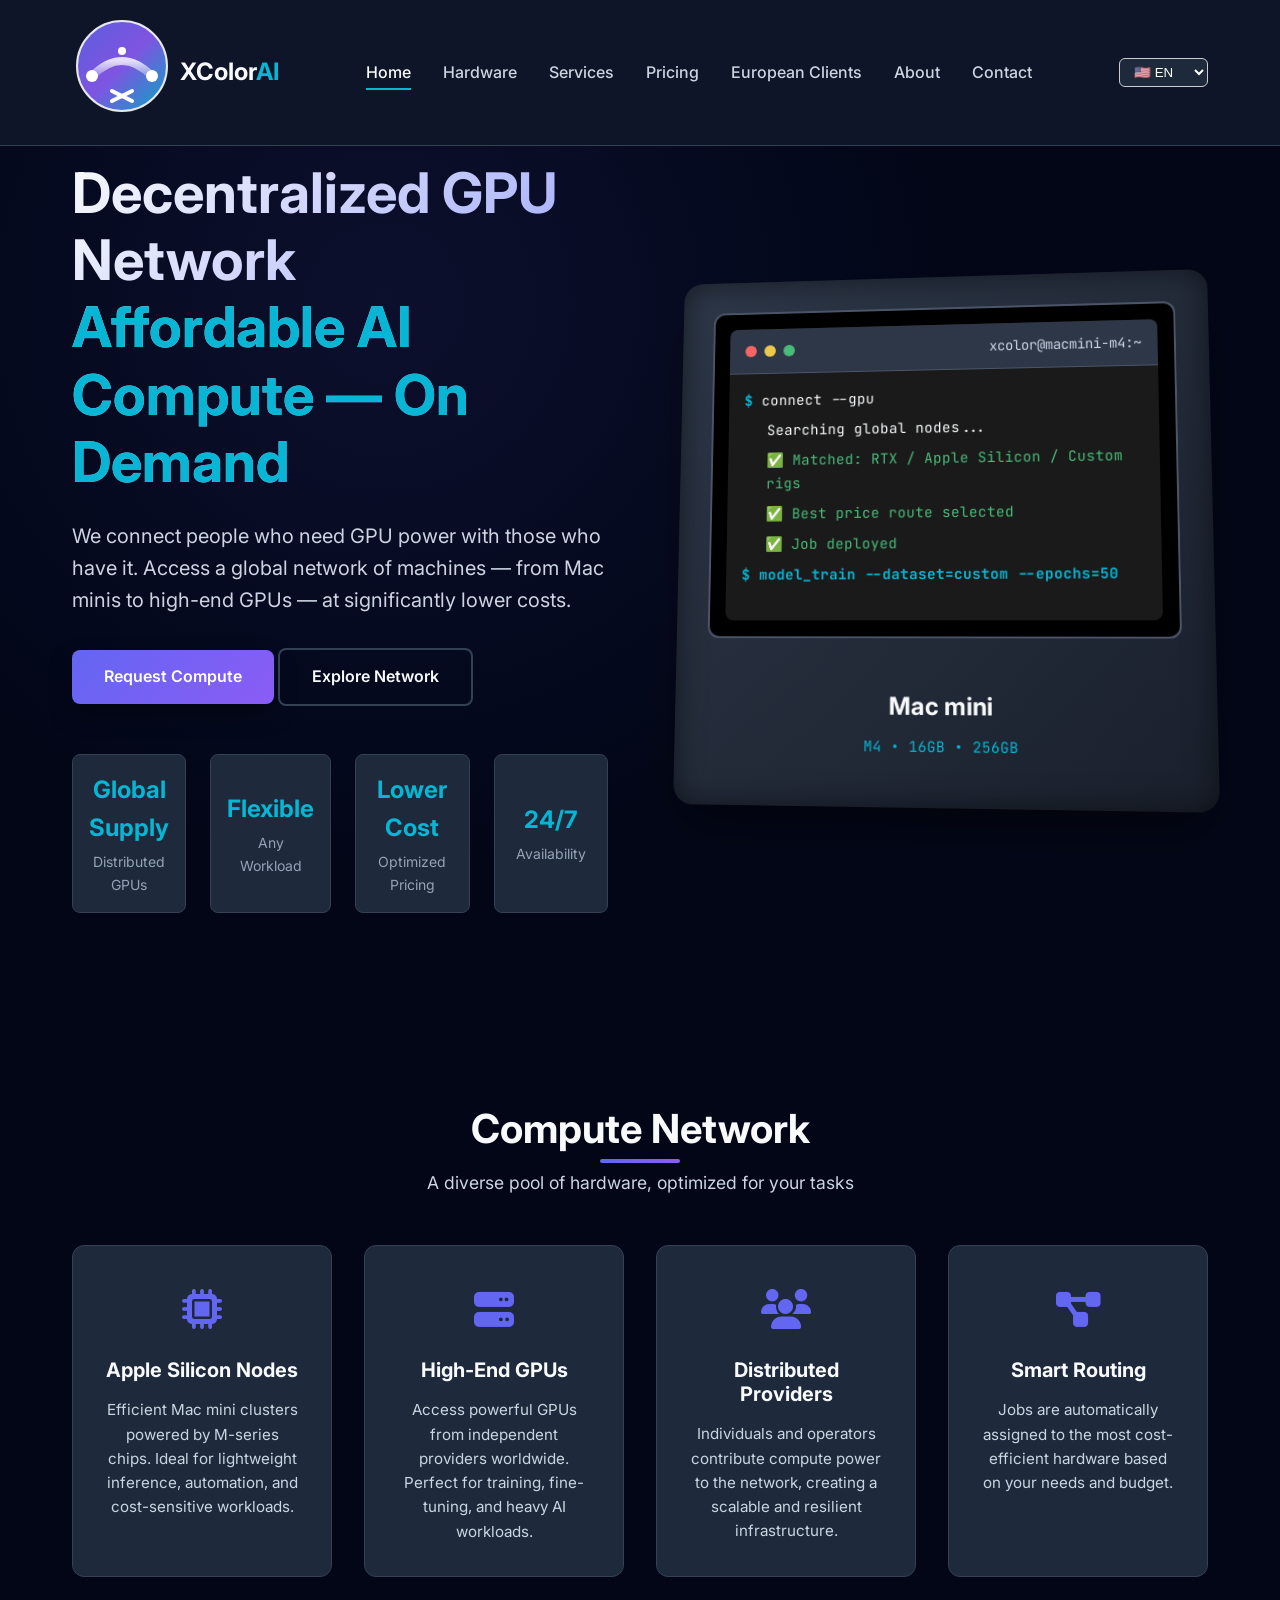
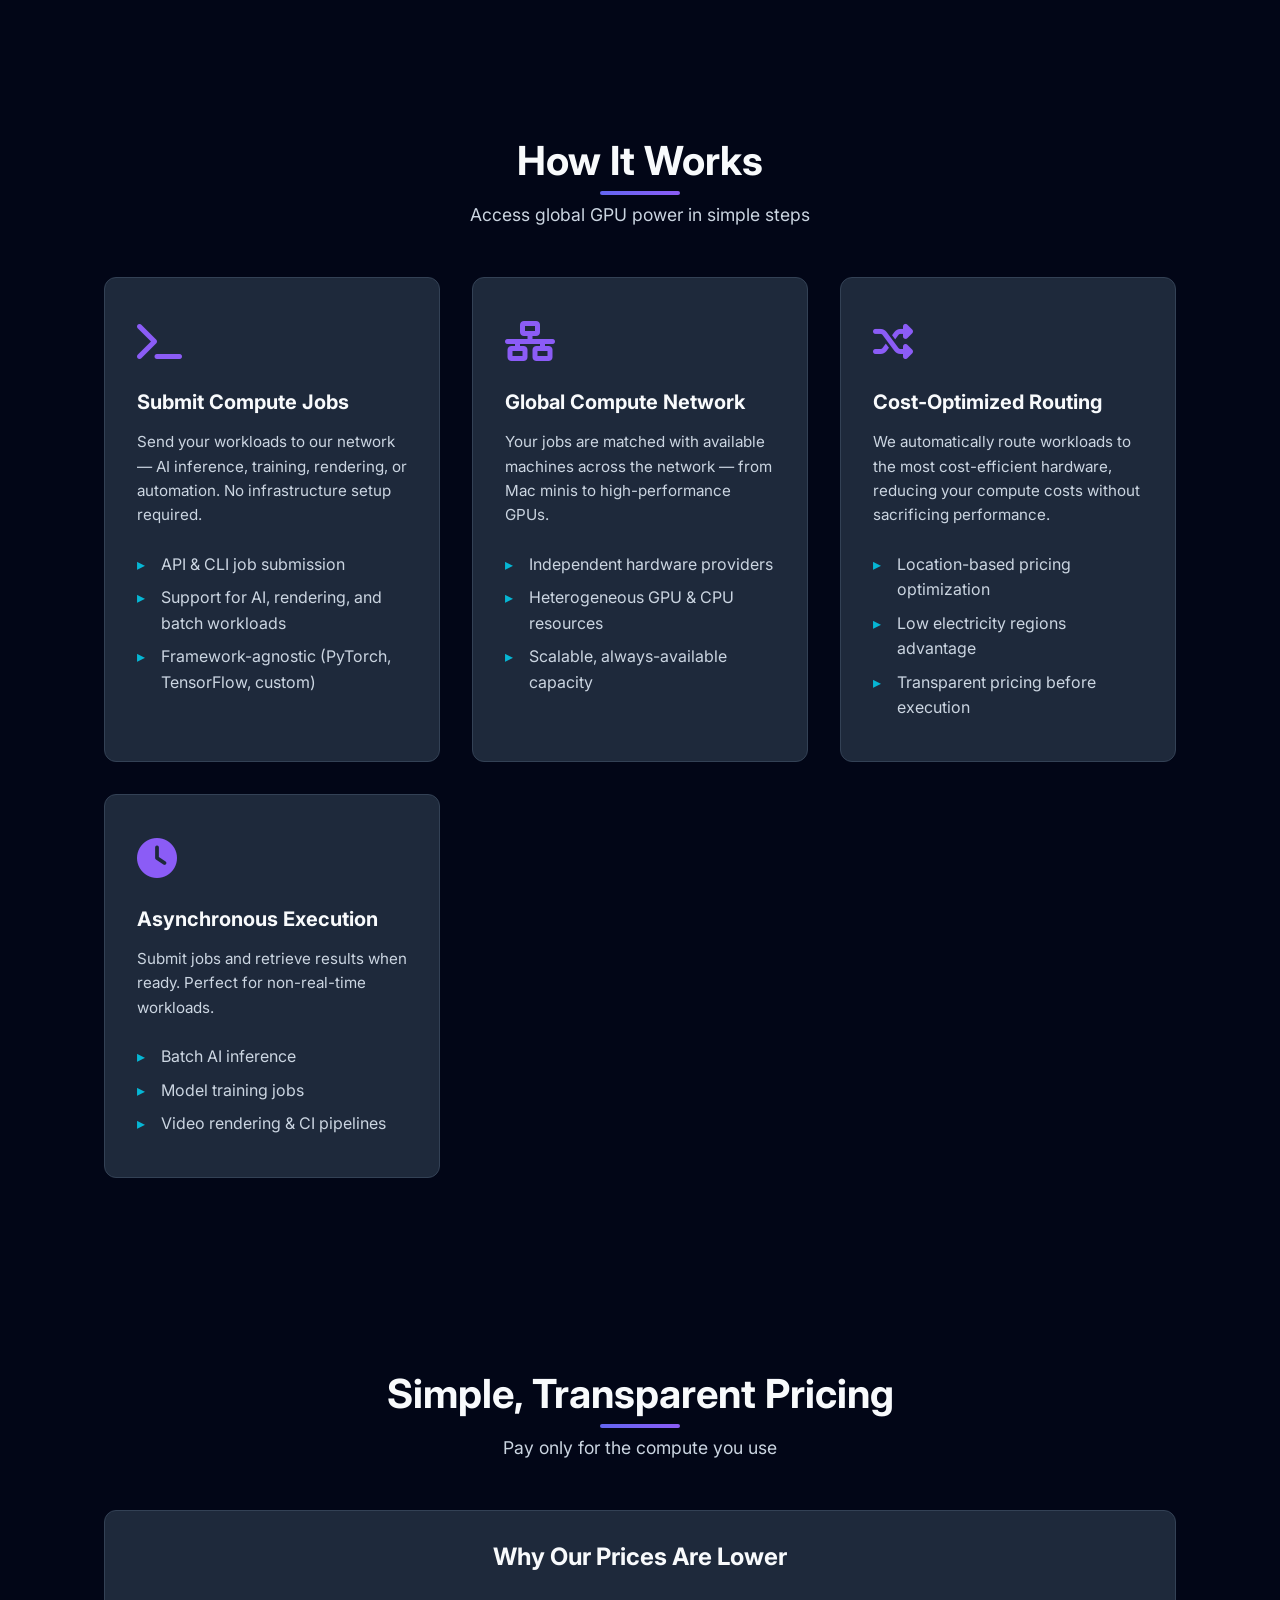
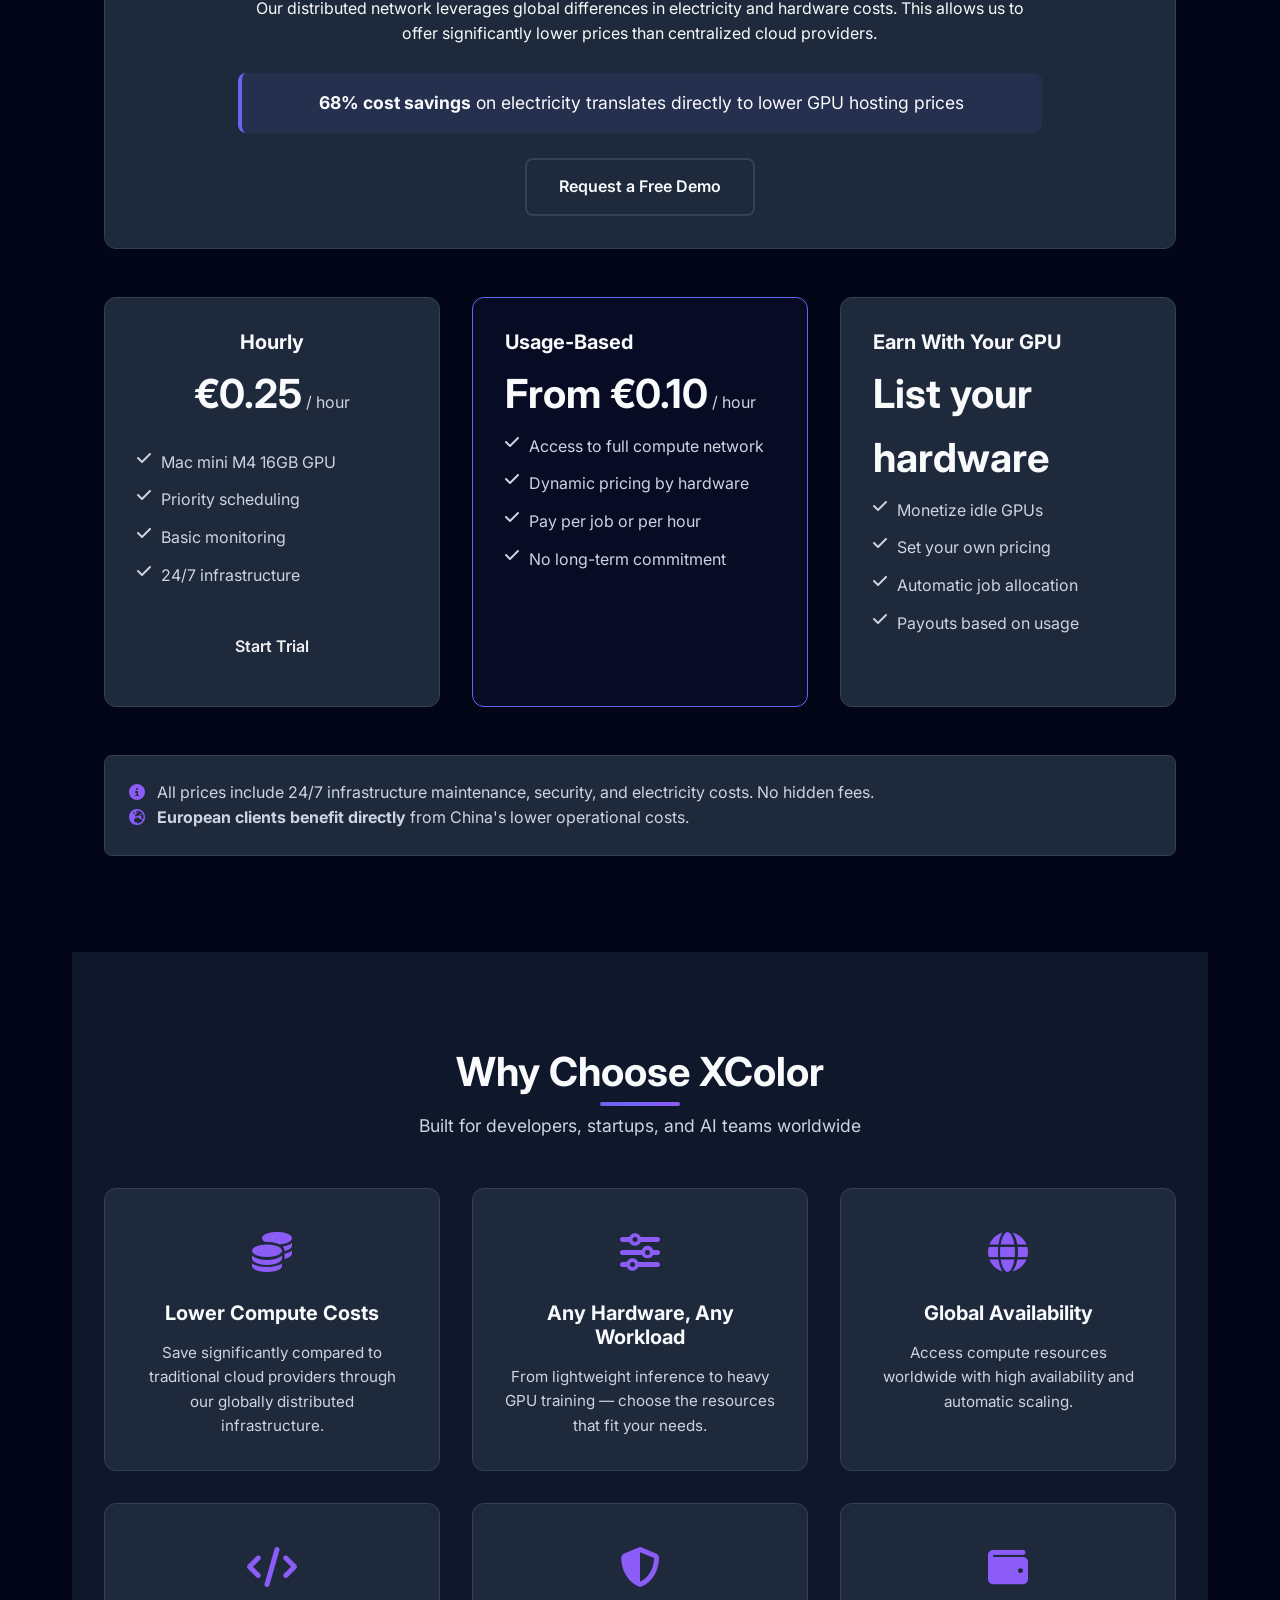
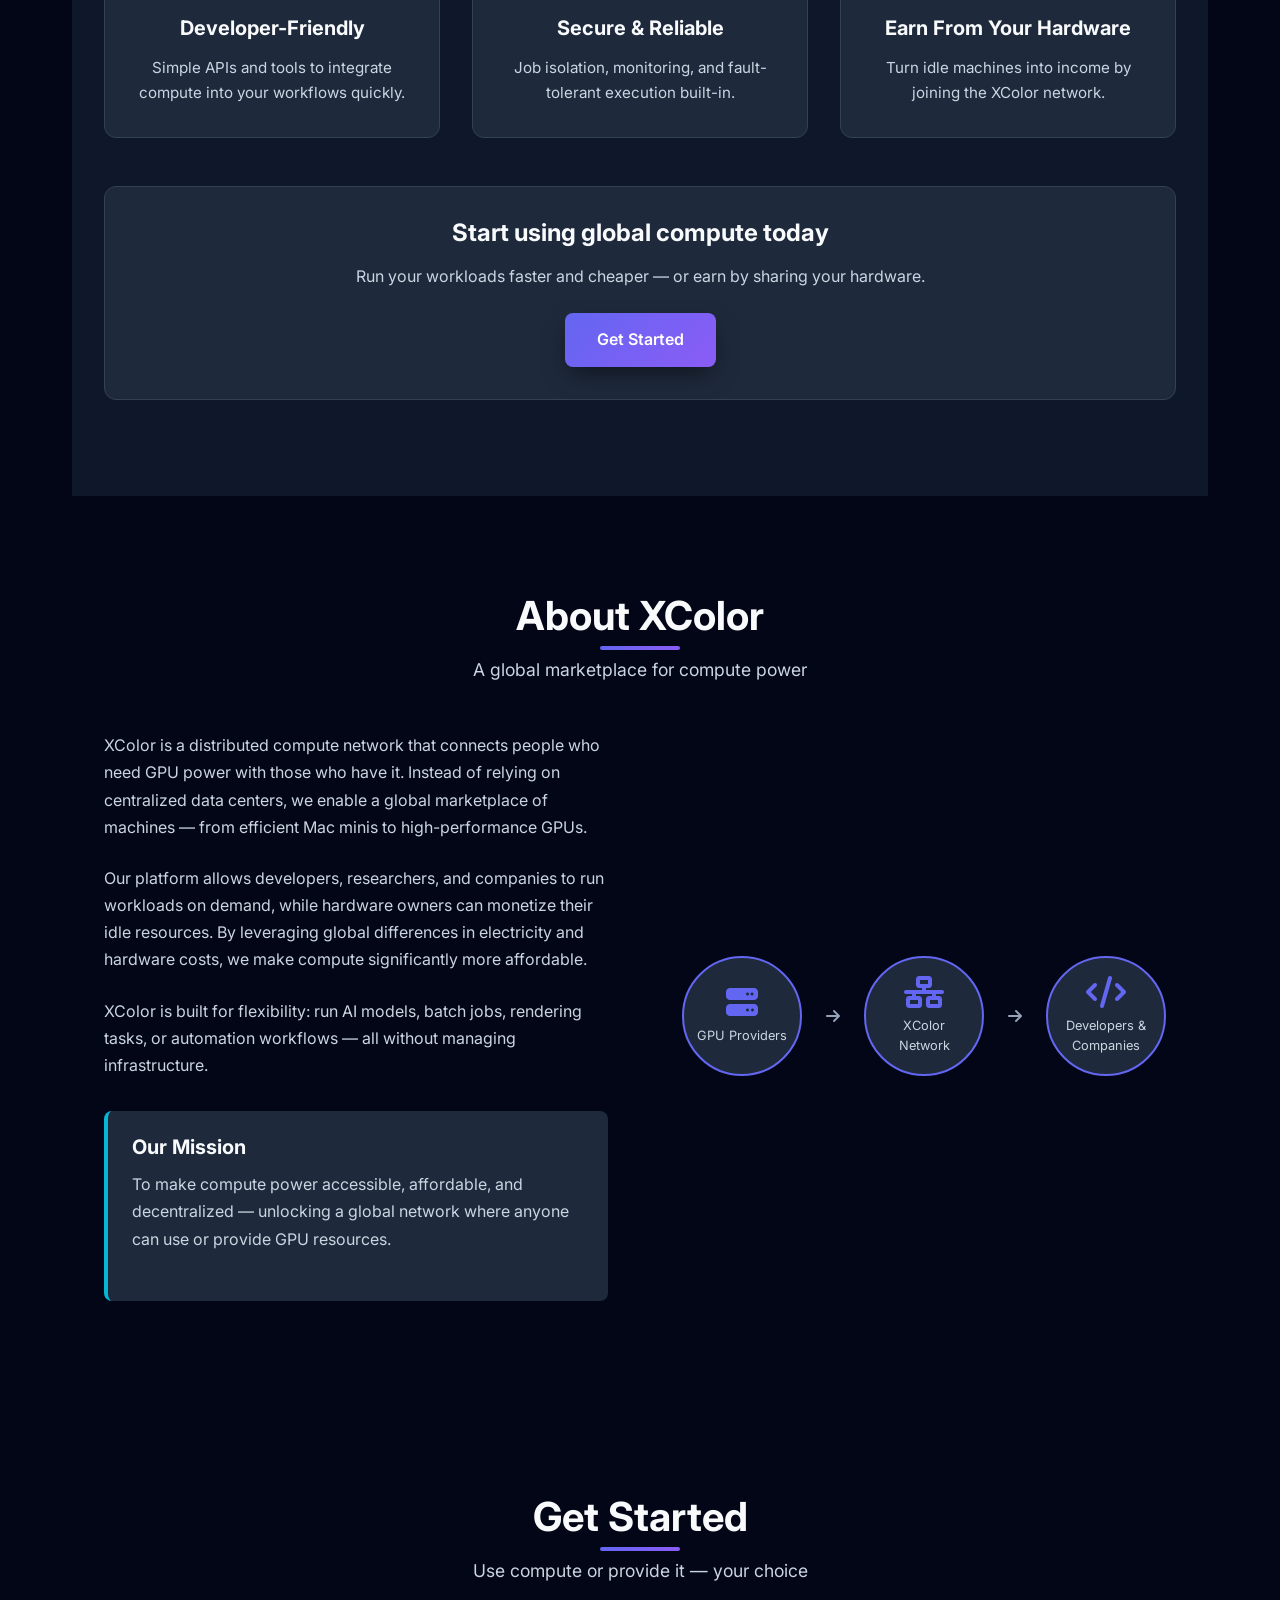
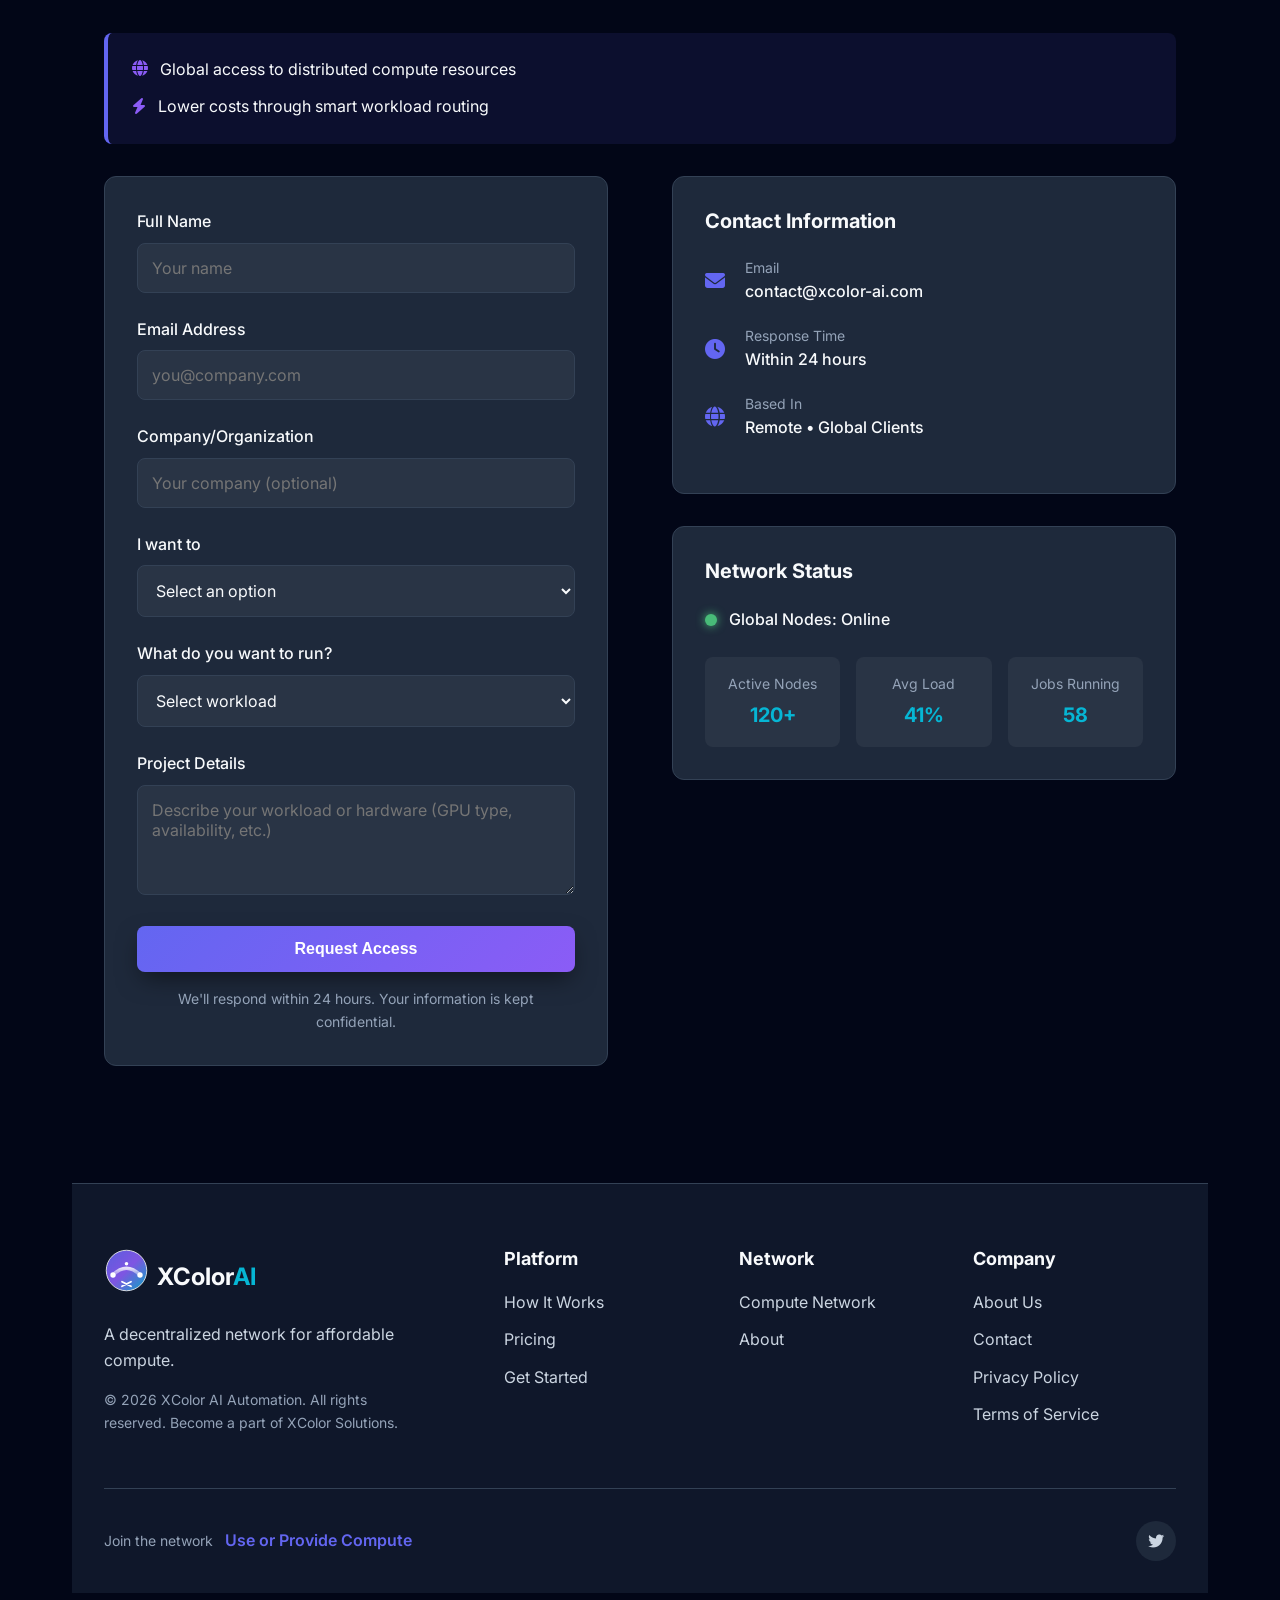
==== commit a3064176: "add first agent's frontend" ====
--- a/index.html
+++ b/index.html
@@ -30,6 +30,14 @@
                 <a href="#europe" class="nav-link">European Clients</a>
                 <a href="#about" class="nav-link">About</a>
                 <a href="#contact" class="nav-link">Contact</a>
+            </div>
+            <div class="language-switcher">
+                <select id="languageSelect">
+                    <option value="en">🇺🇸 EN</option>
+                    <option value="ru">🇷🇺 RU</option>
+                    <option value="zh">🇨🇳 中文</option>
+                    <option value="zh"></option>
+                </select>
             </div>
             <button class="nav-toggle" id="navToggle">
                 <i class="fas fa-bars"></i>
@@ -277,7 +285,7 @@
             <p class="section-subtitle">Pay only for the compute you use</p>
             
             <div class="cost-comparison">
-                <div class="comparison-card" style="width: 75%; margin: 0 auto;">
+                <div class="comparison-card" style="width: 80%; margin: 0 auto;">
                     <h3 class="comparison-title">Why Our Prices Are Lower</h3>
                     <p>
                         Our distributed network leverages global differences in electricity and hardware costs.
--- a/style.css
+++ b/style.css
@@ -197,6 +197,16 @@
     color: var(--text-primary);
     font-size: 1.5rem;
     cursor: pointer;
+}
+
+.language-switcher select {
+    background: transparent;
+    border: 1px solid #ccc;
+    padding: 5px 10px;
+    border-radius: 6px;
+    color: white;
+    cursor: pointer;
+    background: #1e293b;
 }
 
 /* Buttons */
